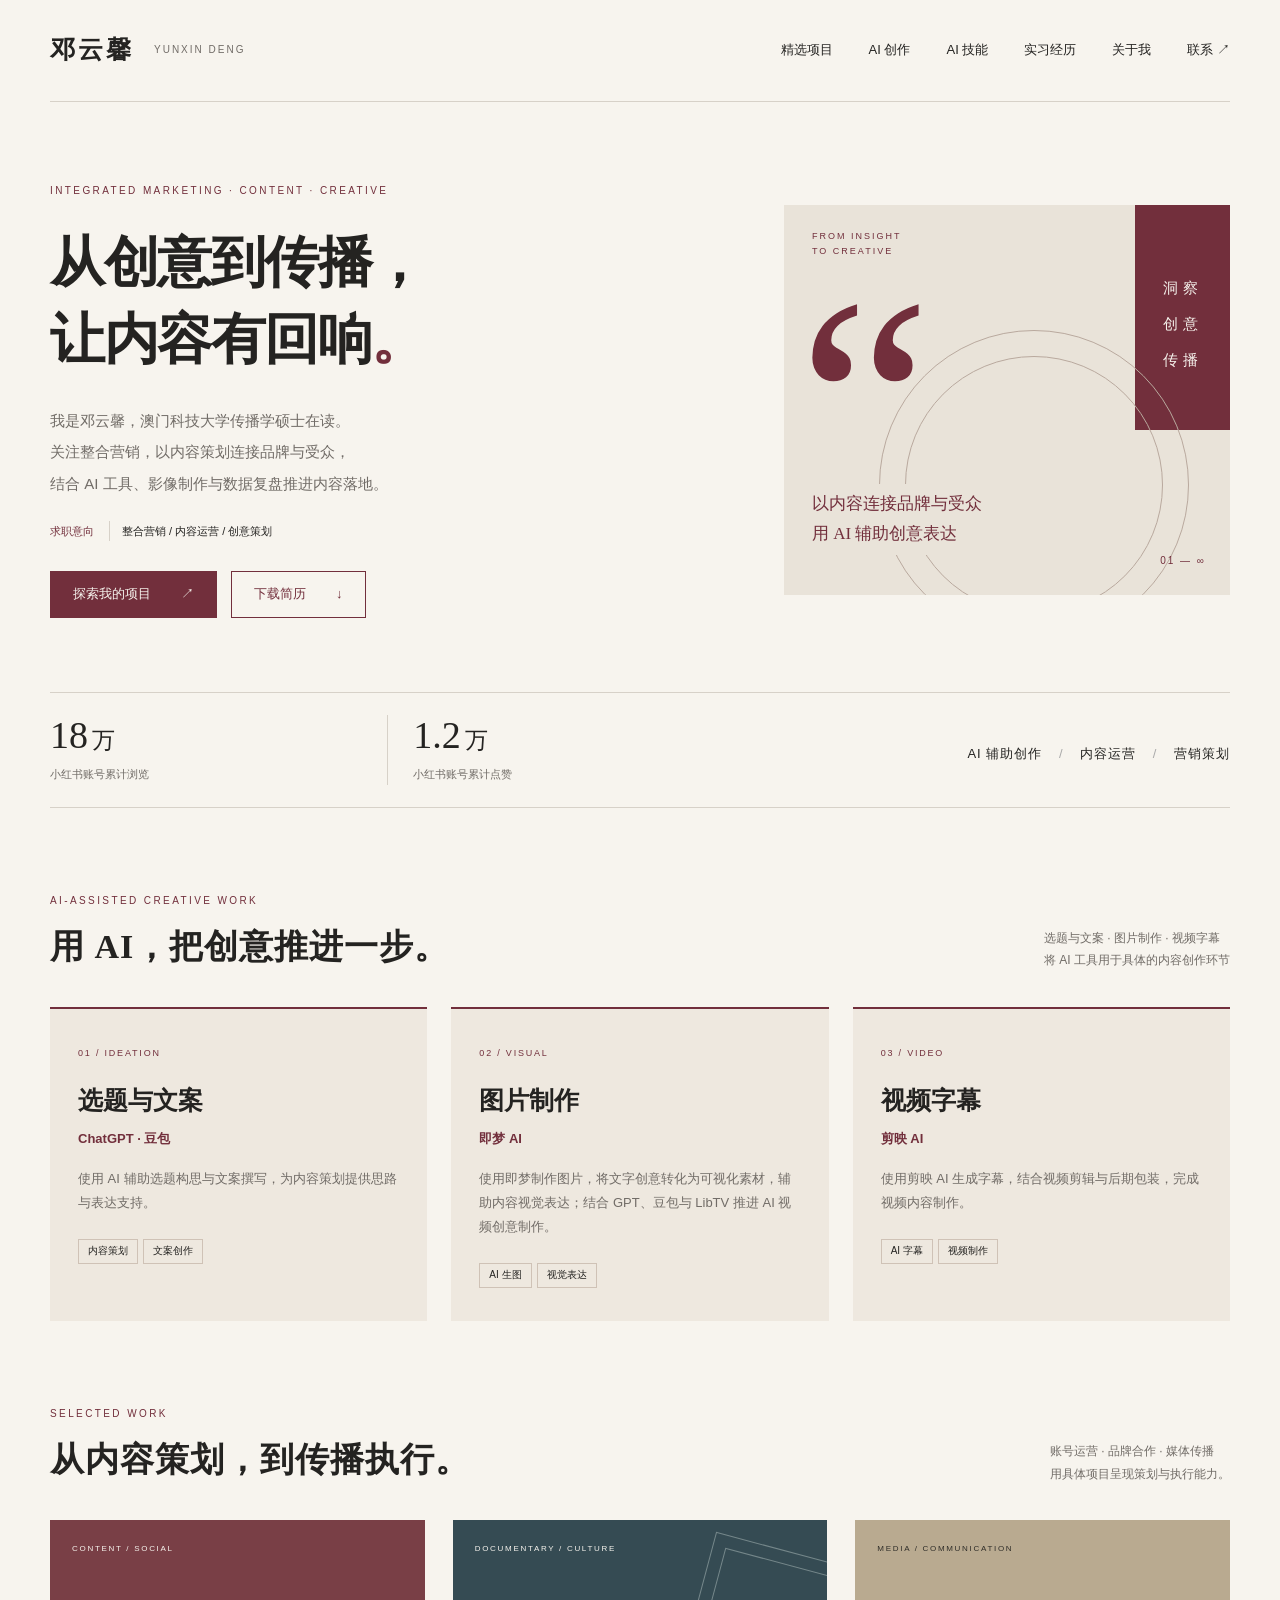
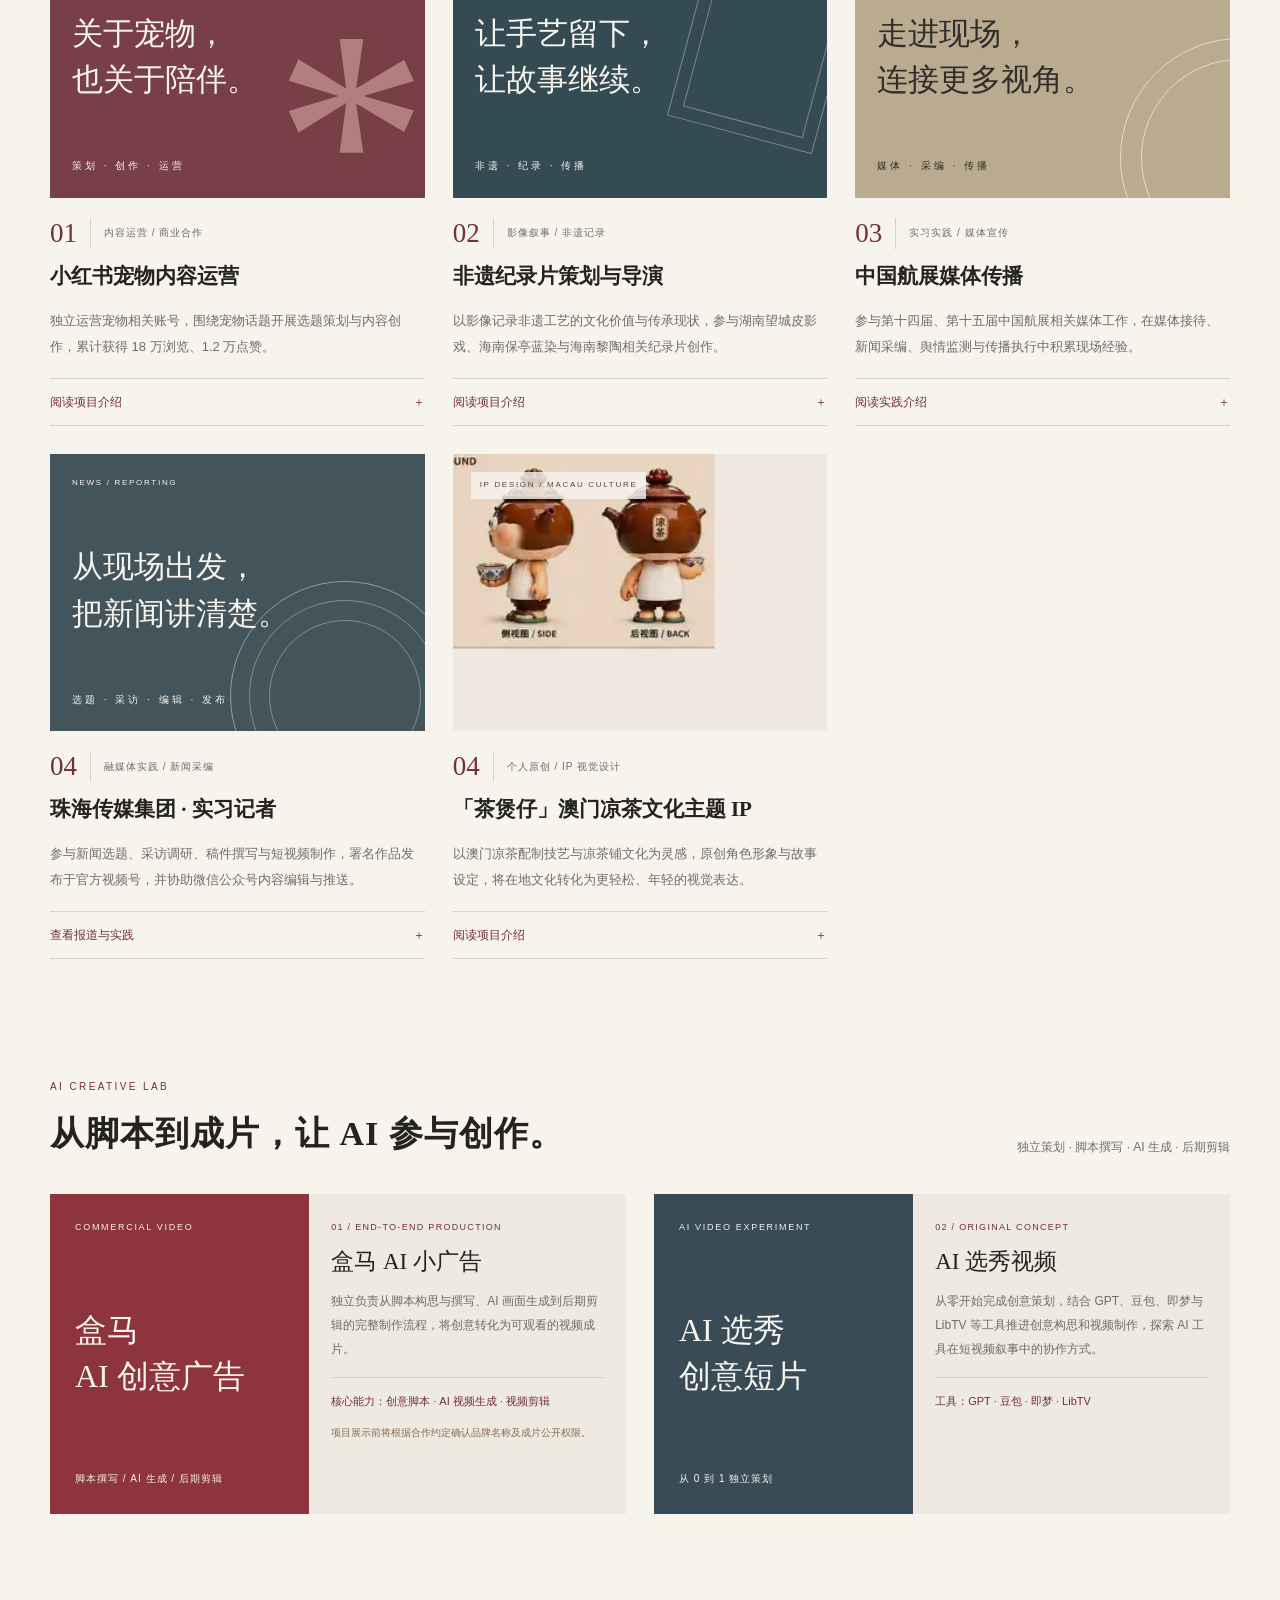
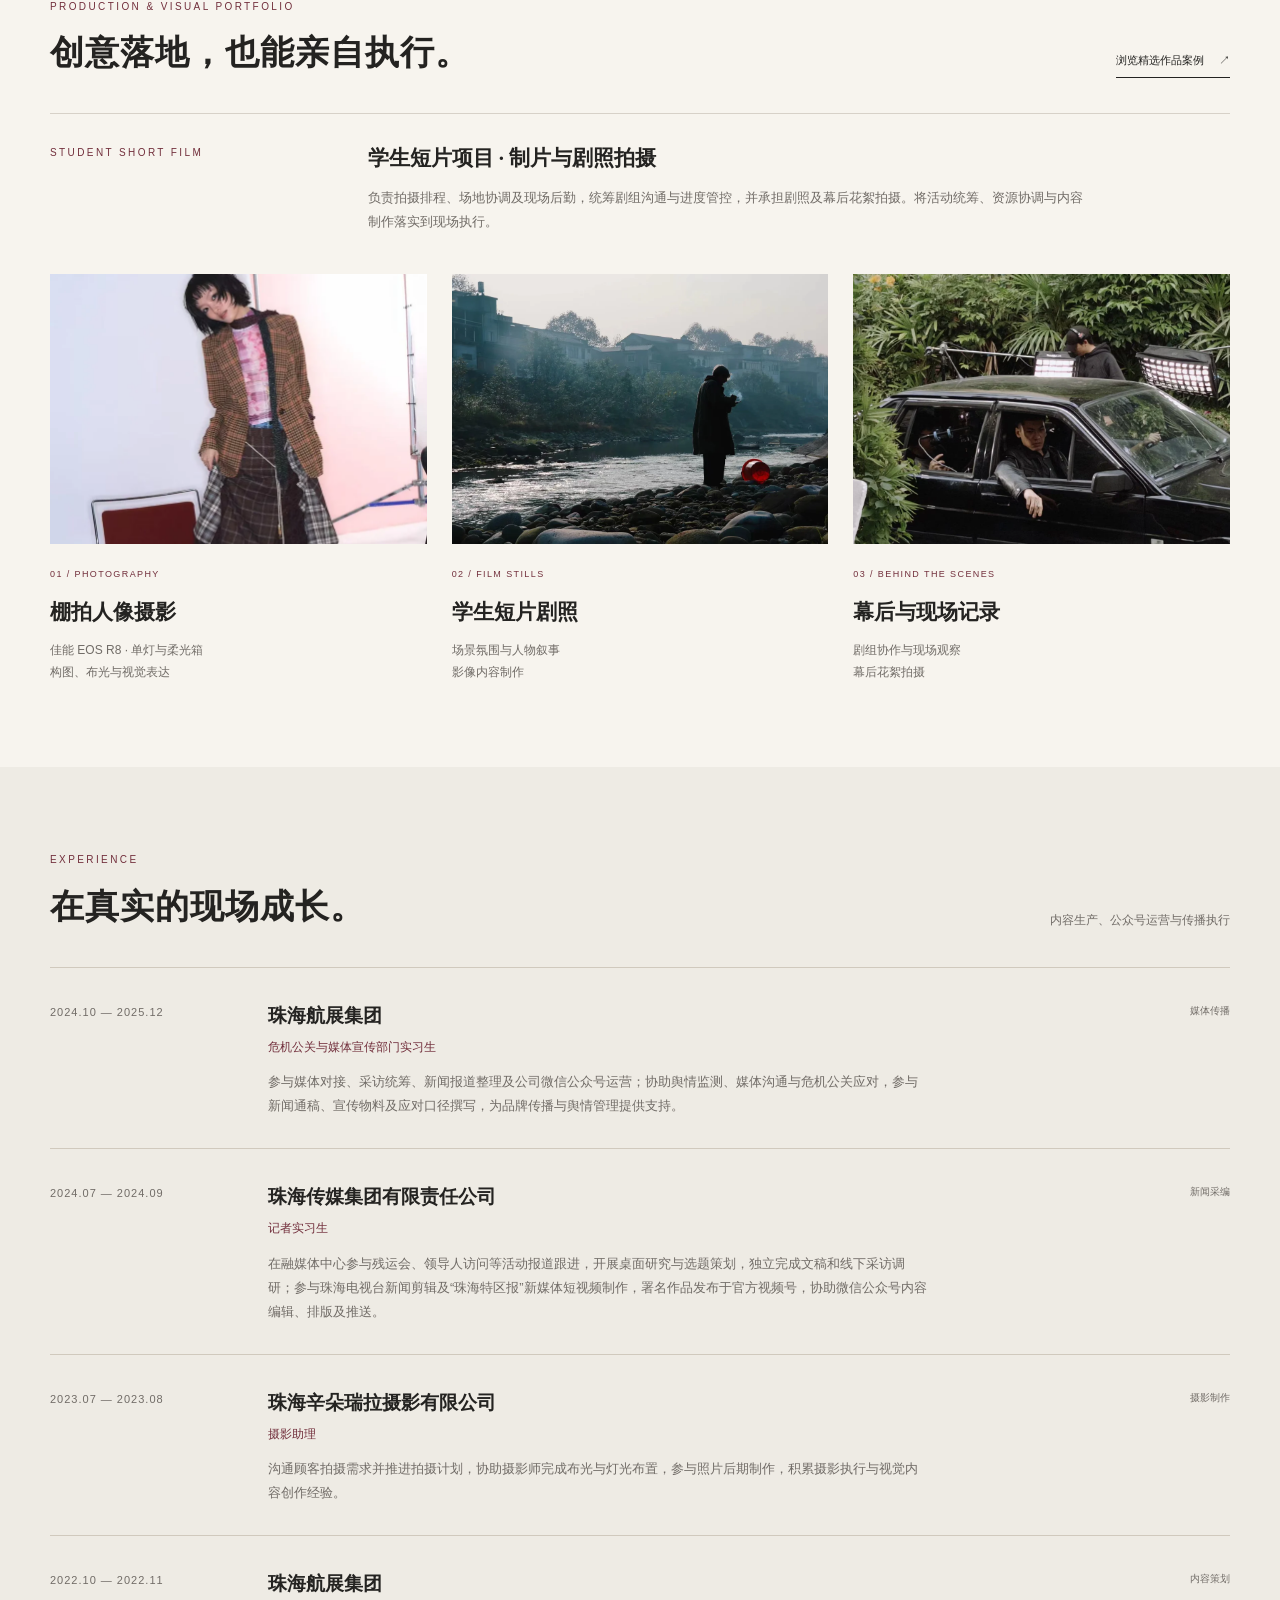
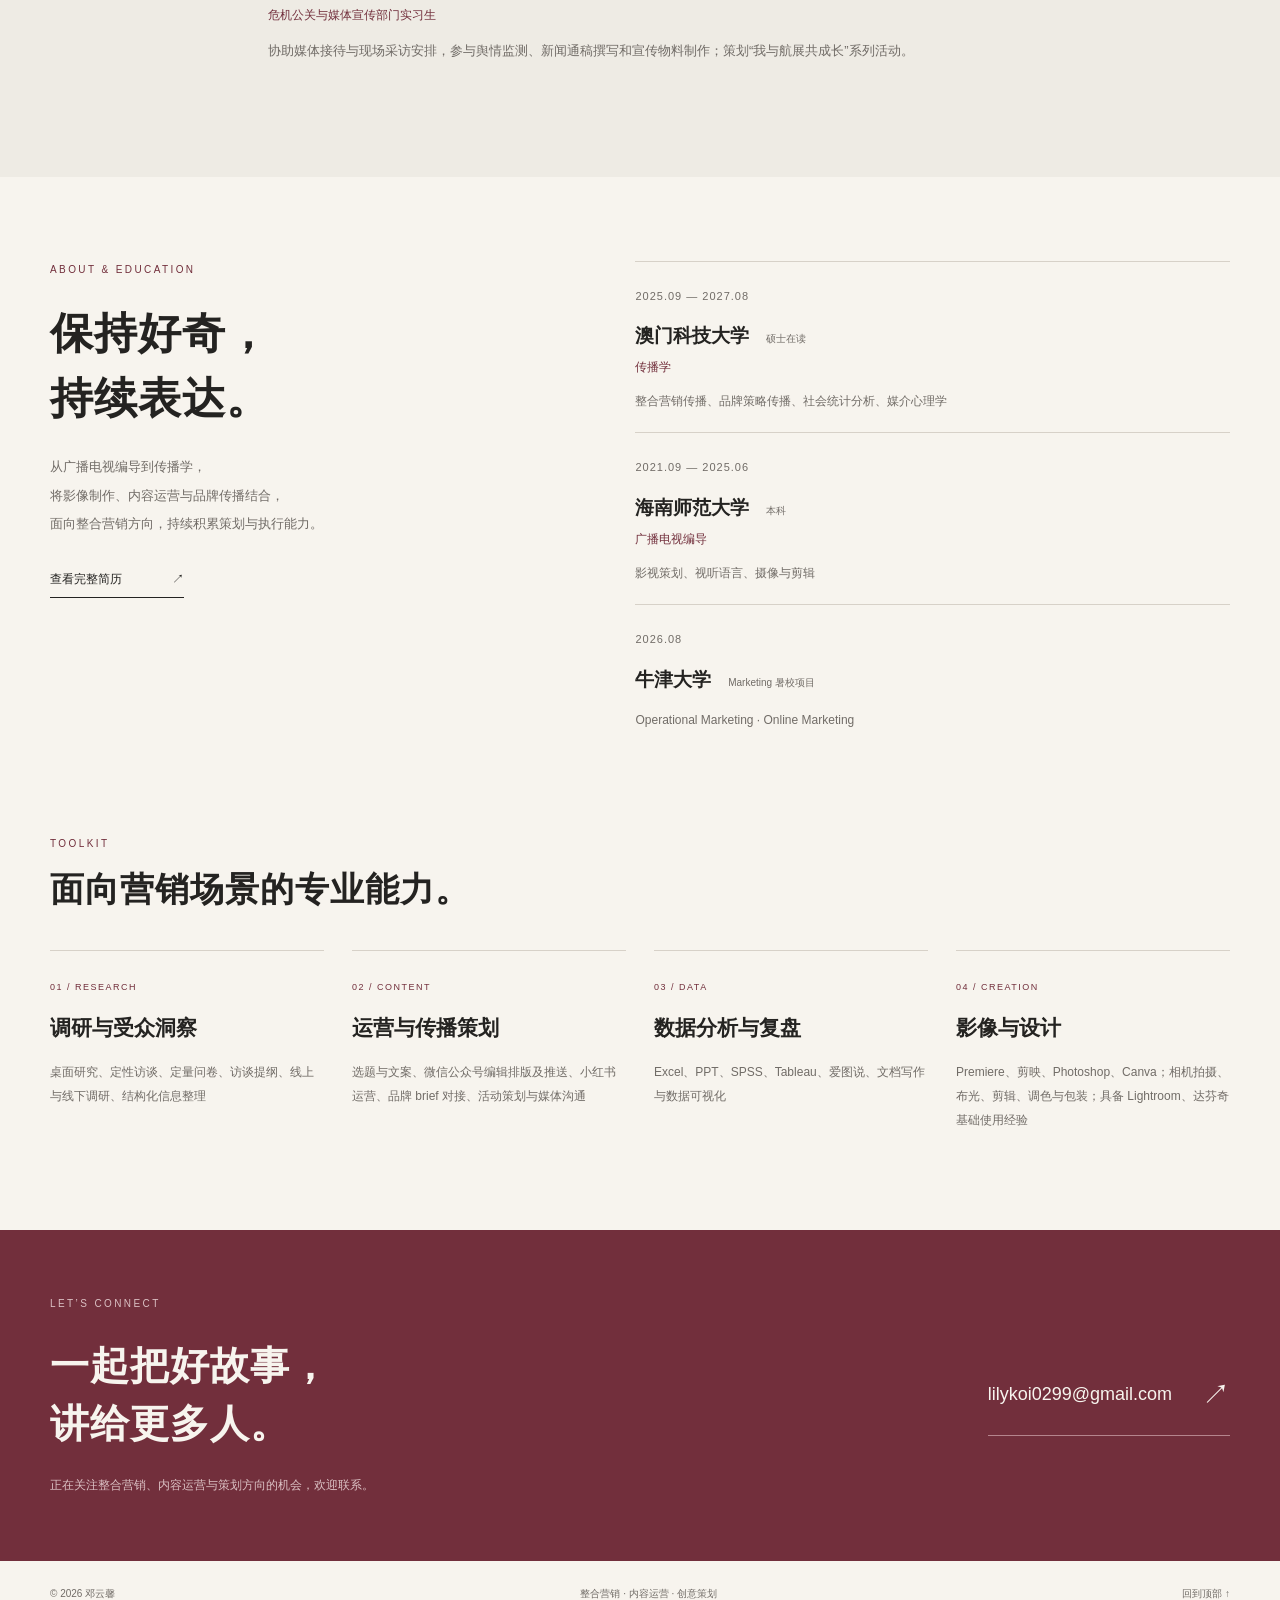
==== index.html @ b6882be1 "Correct WeChat account search path for reporter clips" ====
<!doctype html>
<html lang="zh-CN">
<head>
  <meta charset="UTF-8">
  <meta name="viewport" content="width=device-width, initial-scale=1">
  <meta name="description" content="邓云馨的整合营销作品集，求职方向为内容运营与创意策划。展示 AI 辅助创作、品牌传播、活动统筹、影像制作与数据分析能力。">
  <meta name="theme-color" content="#f7f4ee">
  <title>邓云馨 · 整合营销与内容策划</title>
  <link rel="stylesheet" href="assets/css/style.css">
  <script src="assets/js/main.js" defer></script>
</head>
<body>
  <a class="skip-link" href="#main">跳转至正文</a>
  <header class="site-header wrap">
    <a class="wordmark" href="#home" aria-label="邓云馨，返回首页">邓云馨<span>YUNXIN DENG</span></a>
    <button class="menu-toggle" type="button" aria-expanded="false" aria-controls="navigation">菜单 <span aria-hidden="true">＋</span></button>
    <nav id="navigation" aria-label="主导航"><a href="#work">精选项目</a><a href="#ai-lab">AI 创作</a><a href="#ai-skills">AI 技能</a><a href="#experience">实习经历</a><a href="#about">关于我</a><a href="#contact">联系 <span aria-hidden="true">↗</span></a></nav>
  </header>
  <main id="main">
    <section id="home" class="hero wrap">
      <div class="hero-copy">
        <p class="eyebrow">INTEGRATED MARKETING · CONTENT · CREATIVE</p>
        <h1>从创意到传播，<br>让内容有回响<span class="accent">。</span></h1>
        <p class="intro">我是邓云馨，澳门科技大学传播学硕士在读。<br>关注整合营销，以内容策划连接品牌与受众，<br class="desktop-break">结合 AI 工具、影像制作与数据复盘推进内容落地。</p>
        <p class="career-direction">求职意向 <span>整合营销 / 内容运营 / 创意策划</span></p><div class="hero-actions"><a class="button primary" href="#work">探索我的项目 <span>↗</span></a><a class="button" href="邓云馨个人简历(1).pdf" download>下载简历 <span>↓</span></a></div>
      </div>
      <div class="hero-art" aria-hidden="true"><div class="art-top">FROM INSIGHT<br>TO CREATIVE</div><span class="quote">“</span><div class="art-words">洞察<br>创意<br>传播</div><div class="art-line"></div><div class="art-caption">以内容连接品牌与受众<br>用 AI 辅助创意表达</div><span class="art-index">01 — ∞</span></div>
    </section>
    <div class="metrics wrap" aria-label="小红书宠物账号累计成果与专业方向"><div><strong>18<span>万</span></strong><p>小红书账号累计浏览</p></div><div><strong>1.2<span>万</span></strong><p>小红书账号累计点赞</p></div><p class="disciplines">AI 辅助创作 <i>/</i> 内容运营 <i>/</i> 营销策划</p></div>
    <section id="ai-skills" class="section wrap ai-section" aria-labelledby="ai-heading">
      <div class="section-heading"><div><p class="eyebrow">AI-ASSISTED CREATIVE WORK</p><h2 id="ai-heading">用 AI，把创意推进一步。</h2></div><p class="section-note">选题与文案 · 图片制作 · 视频字幕<br>将 AI 工具用于具体的内容创作环节</p></div>
      <div class="ai-grid">
        <article><span class="ai-number">01 / IDEATION</span><h3>选题与文案</h3><p class="tool-name">ChatGPT · 豆包</p><p>使用 AI 辅助选题构思与文案撰写，为内容策划提供思路与表达支持。</p><span class="skill-chip">内容策划</span><span class="skill-chip">文案创作</span></article>
        <article><span class="ai-number">02 / VISUAL</span><h3>图片制作</h3><p class="tool-name">即梦 AI</p><p>使用即梦制作图片，将文字创意转化为可视化素材，辅助内容视觉表达；结合 GPT、豆包与 LibTV 推进 AI 视频创意制作。</p><span class="skill-chip">AI 生图</span><span class="skill-chip">视觉表达</span></article>
        <article><span class="ai-number">03 / VIDEO</span><h3>视频字幕</h3><p class="tool-name">剪映 AI</p><p>使用剪映 AI 生成字幕，结合视频剪辑与后期包装，完成视频内容制作。</p><span class="skill-chip">AI 字幕</span><span class="skill-chip">视频制作</span></article>
      </div>
    </section>
    <section id="work" class="section wrap">
      <div class="section-heading"><div><p class="eyebrow">SELECTED WORK</p><h2>从内容策划，到传播执行。</h2></div><p class="section-note">账号运营 · 品牌合作 · 媒体传播<br>用具体项目呈现策划与执行能力。</p></div>
      <div class="projects">
        <article class="project"><div class="project-cover cover-social" aria-hidden="true"><span class="cover-kicker">CONTENT / SOCIAL</span><span class="cover-title">关于宠物，<br>也关于陪伴。</span><span class="cover-bottom">策划 · 创作 · 运营</span><span class="cover-symbol">*</span></div><div class="project-label"><span>01</span><p>内容运营 / 商业合作</p></div><h3>小红书宠物内容运营</h3><p>独立运营宠物相关账号，围绕宠物话题开展选题策划与内容创作，累计获得 18 万浏览、1.2 万点赞。</p><details><summary>阅读项目介绍 <span>＋</span></summary><div class="case-content"><h4>我的工作</h4><p>独立完成内容选题、创作与运营；对接“它它理想国”猫条品牌推广，理解 brief 需求并完成内容执行。</p><h4>实践收获</h4><p>积累从内容策划、品牌对接到数据复盘的全流程运营经验。</p></div></details></article>
        <article class="project"><div class="project-cover cover-film" aria-hidden="true"><span class="cover-kicker">DOCUMENTARY / CULTURE</span><span class="cover-title">让手艺留下，<br>让故事继续。</span><span class="cover-bottom">非遗 · 纪录 · 传播</span><span class="film-frame"></span></div><div class="project-label"><span>02</span><p>影像叙事 / 非遗记录</p></div><h3>非遗纪录片策划与导演</h3><p>以影像记录非遗工艺的文化价值与传承现状，参与湖南望城皮影戏、海南保亭蓝染与海南黎陶相关纪录片创作。</p><details><summary>阅读项目介绍 <span>＋</span></summary><div class="case-content"><h4>我的工作</h4><p>担任湖南望城皮影戏非遗纪录片导演，参与策划海南保亭蓝染、海南黎陶《艺·黎陶》非遗纪录片。</p><h4>创作过程</h4><p>围绕工艺文化价值与传承现状开展内容策划，从选题、拍摄执行到后期推广全程跟进，推动非遗文化的记录与传播。</p></div></details></article>
        <article class="project"><div class="project-cover cover-media" aria-hidden="true"><span class="cover-kicker">MEDIA / COMMUNICATION</span><span class="cover-title">走进现场，<br>连接更多视角。</span><span class="cover-bottom">媒体 · 采编 · 传播</span><span class="orbit"></span></div><div class="project-label"><span>03</span><p>实习实践 / 媒体宣传</p></div><h3>中国航展媒体传播</h3><p>参与第十四届、第十五届中国航展相关媒体工作，在媒体接待、新闻采编、舆情监测与传播执行中积累现场经验。</p><details><summary>阅读实践介绍 <span>＋</span></summary><div class="case-content"><h4>媒体统筹与内容采编</h4><p>参与第十五届中国航展媒体对接与采访安排，负责航展期间相关新闻收集与整理，参与团队完成新闻记录册汇编。</p><h4>沟通与反馈</h4><p>围绕航展媒体传播需求拟定访谈提纲，完成媒体访谈与反馈收集，整理媒体关注点与内容需求。参与舆情监测、危机公关应对与媒体沟通文件撰写。</p><h4>活动策划</h4><p>在第十四届中国航展期间参与媒体接待、现场采访安排，策划“我与航展共成长”系列活动，从内容策划到传播落地全程跟进。</p></div></details></article>
        <article class="project"><div class="project-cover cover-reporter" aria-hidden="true"><span class="cover-kicker">NEWS / REPORTING</span><span class="cover-title">从现场出发，<br>把新闻讲清楚。</span><span class="cover-bottom">选题 · 采访 · 编辑 · 发布</span><span class="reporter-lines"></span></div><div class="project-label"><span>04</span><p>融媒体实践 / 新闻采编</p></div><h3>珠海传媒集团 · 实习记者</h3><p>参与新闻选题、采访调研、稿件撰写与短视频制作，署名作品发布于官方视频号，并协助微信公众号内容编辑与推送。</p><details><summary>查看报道与实践 <span>＋</span></summary><div class="case-content"><h4>内容策划与采访</h4><p>参与残运会、重要活动等报道跟进，开展桌面研究、选题策划、采访提纲准备及线下采访调研，独立完成多篇新闻稿件。</p><h4>融媒体内容制作</h4><p>参与珠海电视台新闻剪辑及“珠海特区报”新媒体短视频制作，至少 8 条署名作品发布于官方视频号；协助微信公众号内容编辑、排版及推送。</p><p><a class="text-link" href="https://weixin.sogou.com/weixin?type=1&query=%E7%8F%A0%E6%B5%B7%E7%89%B9%E5%8C%BA%E6%8A%A5" target="_blank" rel="noopener">先搜索「珠海特区报」公众号，再在账号内搜索「邓云馨」 ↗</a></p></div></details></article>

        <article class="project"><div class="project-cover cover-tea tea-cover"><div class="tea-front-crop"><img src="assets/images/tea-boy-turnaround.webp" alt="茶煲仔原创 IP 角色正面形象" loading="lazy"></div><span class="cover-kicker">IP DESIGN / MACAU CULTURE</span></div><div class="project-label"><span>04</span><p>个人原创 / IP 视觉设计</p></div><h3>「茶煲仔」澳门凉茶文化主题 IP</h3><p>以澳门凉茶配制技艺与凉茶铺文化为灵感，原创角色形象与故事设定，将在地文化转化为更轻松、年轻的视觉表达。</p><details><summary>阅读项目介绍 <span>＋</span></summary><div class="case-content"><h4>创意概念</h4><p>以“茶煲仔”作为角色名称，结合粤语语感与大湾区日常表达，塑造一位外表松弛、曾经历职场过劳的凉茶铺主理人，讨论年轻人的工作压力与生活节奏。</p><h4>视觉设计</h4><p>以凉茶棕与青花蓝建立角色识别度，结合瓦煲身体、壶盖、青花瓷碗与人字拖等元素；角色已延展出三视图、日常表情、情绪动作及商业应用概念。</p><p>更多角色表情、盲盒、文创周边与线下空间概念，收录于完整企划案。</p><h4>项目属性</h4><p>个人原创文化主题 IP 概念设计，非官方认证或授权的非遗 IP 项目。</p><p><a class="text-link" href="tea-boy.html">查看完整网页案例 ↗</a></p></div></details></article>
      </div>
    </section>

    <section id="ai-lab" class="section wrap ai-lab-section" aria-labelledby="ai-lab-heading">
      <div class="section-heading"><div><p class="eyebrow">AI CREATIVE LAB</p><h2 id="ai-lab-heading">从脚本到成片，让 AI 参与创作。</h2></div><p class="section-note">独立策划 · 脚本撰写 · AI 生成 · 后期剪辑</p></div>
      <div class="ai-project-grid">
        <article class="ai-project-card"><div class="ai-project-cover ai-cover-hema"><span>COMMERCIAL VIDEO</span><strong>盒马<br>AI 创意广告</strong><small>脚本撰写 / AI 生成 / 后期剪辑</small></div><div class="ai-project-body"><p class="ai-project-index">01 / END-TO-END PRODUCTION</p><h3>盒马 AI 小广告</h3><p>独立负责从脚本构思与撰写、AI 画面生成到后期剪辑的完整制作流程，将创意转化为可观看的视频成片。</p><p class="ai-tools">核心能力：创意脚本 · AI 视频生成 · 视频剪辑</p><p class="ai-disclaimer">项目展示前将根据合作约定确认品牌名称及成片公开权限。</p></div></article>
        <article class="ai-project-card"><div class="ai-project-cover ai-cover-show"><span>AI VIDEO EXPERIMENT</span><strong>AI 选秀<br>创意短片</strong><small>从 0 到 1 独立策划</small></div><div class="ai-project-body"><p class="ai-project-index">02 / ORIGINAL CONCEPT</p><h3>AI 选秀视频</h3><p>从零开始完成创意策划，结合 GPT、豆包、即梦与 LibTV 等工具推进创意构思和视频制作，探索 AI 工具在短视频叙事中的协作方式。</p><p class="ai-tools">工具：GPT · 豆包 · 即梦 · LibTV</p></div></article>
      </div>
    </section>
    <section id="visual-work" class="section wrap visual-section" aria-labelledby="visual-heading">
      <div class="section-heading"><div><p class="eyebrow">PRODUCTION & VISUAL PORTFOLIO</p><h2 id="visual-heading">创意落地，也能亲自执行。</h2></div><a class="text-link" href="work.html#photography">浏览精选作品案例 <span>↗</span></a></div>
      <div class="production-note"><span class="eyebrow">STUDENT SHORT FILM</span><div><h3>学生短片项目 · 制片与剧照拍摄</h3><p>负责拍摄排程、场地协调及现场后勤，统筹剧组沟通与进度管控，并承担剧照及幕后花絮拍摄。将活动统筹、资源协调与内容制作落实到现场执行。</p></div></div>
      <div class="visual-grid">
        <figure><a href="work.html#photography" target="_blank" rel="noopener" aria-label="查看棚拍摄影作品，打开摄影作品案例"><img src="assets/images/portrait.webp" alt="作品集中的棚拍人像摄影，模特站在摄影棚中" width="756" height="1009" loading="lazy"></a><figcaption><span>01 / PHOTOGRAPHY</span><h3>棚拍人像摄影</h3><p>佳能 EOS R8 · 单灯与柔光箱<br>构图、布光与视觉表达</p></figcaption></figure>
        <figure><a href="work.html#film" target="_blank" rel="noopener" aria-label="查看学生短片剧照，打开学生短片案例"><img src="assets/images/film-still.webp" alt="学生短片剧照，人物站在河岸边，远处是建筑与山景" width="1200" height="800" loading="lazy"></a><figcaption><span>02 / FILM STILLS</span><h3>学生短片剧照</h3><p>场景氛围与人物叙事<br>影像内容制作</p></figcaption></figure>
        <figure><a href="work.html#behind" target="_blank" rel="noopener" aria-label="查看幕后剧照，打开幕后记录案例"><img src="assets/images/behind-scenes.webp" alt="拍摄现场的幕后照片，剧组在车辆旁使用拍摄设备" width="1134" height="756" loading="lazy"></a><figcaption><span>03 / BEHIND THE SCENES</span><h3>幕后与现场记录</h3><p>剧组协作与现场观察<br>幕后花絮拍摄</p></figcaption></figure>
      </div>
    </section>
    <section id="experience" class="section experience-section"><div class="wrap"><div class="section-heading"><div><p class="eyebrow">EXPERIENCE</p><h2>在真实的现场成长。</h2></div><p class="section-note">内容生产、公众号运营与传播执行</p></div>
      <div class="timeline">
        <article class="experience"><p class="date">2024.10 — 2025.12</p><div><h3>珠海航展集团</h3><p class="role">危机公关与媒体宣传部门实习生</p><p>参与媒体对接、采访统筹、新闻报道整理及公司微信公众号运营；协助舆情监测、媒体沟通与危机公关应对，参与新闻通稿、宣传物料及应对口径撰写，为品牌传播与舆情管理提供支持。</p></div><span class="experience-tag">媒体传播</span></article>
        <article class="experience"><p class="date">2024.07 — 2024.09</p><div><h3>珠海传媒集团有限责任公司</h3><p class="role">记者实习生</p><p>在融媒体中心参与残运会、领导人访问等活动报道跟进，开展桌面研究与选题策划，独立完成文稿和线下采访调研；参与珠海电视台新闻剪辑及“珠海特区报”新媒体短视频制作，署名作品发布于官方视频号，协助微信公众号内容编辑、排版及推送。</p></div><span class="experience-tag">新闻采编</span></article>
        <article class="experience"><p class="date">2023.07 — 2023.08</p><div><h3>珠海辛朵瑞拉摄影有限公司</h3><p class="role">摄影助理</p><p>沟通顾客拍摄需求并推进拍摄计划，协助摄影师完成布光与灯光布置，参与照片后期制作，积累摄影执行与视觉内容创作经验。</p></div><span class="experience-tag">摄影制作</span></article>
        <article class="experience"><p class="date">2022.10 — 2022.11</p><div><h3>珠海航展集团</h3><p class="role">危机公关与媒体宣传部门实习生</p><p>协助媒体接待与现场采访安排，参与舆情监测、新闻通稿撰写和宣传物料制作；策划“我与航展共成长”系列活动。</p></div><span class="experience-tag">内容策划</span></article>
      </div>
    </div></section>
    <section id="about" class="section wrap about"><div class="about-intro"><p class="eyebrow">ABOUT & EDUCATION</p><h2>保持好奇，<br>持续表达。</h2><p>从广播电视编导到传播学，<br>将影像制作、内容运营与品牌传播结合，<br>面向整合营销方向，持续积累策划与执行能力。</p><a class="text-link" href="邓云馨个人简历(1).pdf" target="_blank" rel="noopener">查看完整简历 <span>↗</span></a></div><div class="education"><article><p class="date">2025.09 — 2027.08</p><h3>澳门科技大学 <span>硕士在读</span></h3><p class="role">传播学</p><p>整合营销传播、品牌策略传播、社会统计分析、媒介心理学</p></article><article><p class="date">2021.09 — 2025.06</p><h3>海南师范大学 <span>本科</span></h3><p class="role">广播电视编导</p><p>影视策划、视听语言、摄像与剪辑</p></article><article><p class="date">2026.08</p><h3>牛津大学 <span>Marketing 暑校项目</span></h3><p>Operational Marketing · Online Marketing</p></article></div></section>
    <section class="skills wrap" aria-labelledby="skills-heading"><div class="section-heading"><div><p class="eyebrow">TOOLKIT</p><h2 id="skills-heading">面向营销场景的专业能力。</h2></div></div><div class="skill-grid"><article><span>01 / RESEARCH</span><h3>调研与受众洞察</h3><p>桌面研究、定性访谈、定量问卷、访谈提纲、线上与线下调研、结构化信息整理</p></article><article><span>02 / CONTENT</span><h3>运营与传播策划</h3><p>选题与文案、微信公众号编辑排版及推送、小红书运营、品牌 brief 对接、活动策划与媒体沟通</p></article><article><span>03 / DATA</span><h3>数据分析与复盘</h3><p>Excel、PPT、SPSS、Tableau、爱图说、文档写作与数据可视化</p></article><article><span>04 / CREATION</span><h3>影像与设计</h3><p>Premiere、剪映、Photoshop、Canva；相机拍摄、布光、剪辑、调色与包装；具备 Lightroom、达芬奇基础使用经验</p></article></div></section>
    <section id="contact" class="contact-section"><div class="wrap contact"><div><p class="eyebrow">LET’S CONNECT</p><h2>一起把好故事，<br>讲给更多人。</h2><p>正在关注整合营销、内容运营与策划方向的机会，欢迎联系。</p></div><a class="contact-link" href="mailto:lilykoi0299@gmail.com">lilykoi0299@gmail.com <span>↗</span></a></div></section>
  </main>
  <footer class="wrap footer"><p>© <span id="year">2026</span> 邓云馨</p><p>整合营销 · 内容运营 · 创意策划</p><a href="#home">回到顶部 ↑</a></footer>
</body>
</html>
---- assets/css/style.css ----
@charset "UTF-8";
:root{--paper:#f7f4ee;--ink:#242321;--muted:#716c67;--accent:#722f3c;--line:#d7d1c8;--serif:"Songti SC","STSong","Noto Serif CJK SC",serif;--sans:-apple-system,BlinkMacSystemFont,"Segoe UI","PingFang SC","Microsoft YaHei",sans-serif}*{box-sizing:border-box}html{scroll-behavior:smooth;scroll-padding-top:30px}body{margin:0;background:var(--paper);color:var(--ink);font-family:var(--sans);font-size:15px;line-height:1.85}a{color:inherit;text-decoration:none}button{font:inherit}::selection{background:#e4c4c9}a:focus-visible,button:focus-visible,summary:focus-visible{outline:2px solid var(--accent);outline-offset:6px}.wrap{width:min(1180px,calc(100% - 96px));margin-inline:auto}.skip-link{position:fixed;top:-100px;left:20px;padding:10px;background:var(--ink);color:white;z-index:10}.skip-link:focus{top:10px}.site-header{display:flex;align-items:center;justify-content:space-between;min-height:102px;border-bottom:1px solid var(--line)}.wordmark{display:flex;align-items:center;gap:20px;font-family:var(--serif);font-size:25px;font-weight:700;letter-spacing:3px}.wordmark span{font-family:var(--sans);font-size:10px;font-weight:400;letter-spacing:2px;color:var(--muted)}nav{display:flex;gap:36px;font-size:13px}nav a:hover,.text-link:hover{color:var(--accent)}.menu-toggle{display:none}.hero{display:grid;grid-template-columns:1.5fr 1fr;gap:65px;align-items:center;padding-block:80px 74px}.eyebrow{font-size:10px;font-weight:500;letter-spacing:2.4px;color:var(--accent);margin:0 0 23px}.hero h1{font-family:var(--serif);font-size:clamp(38px,4.3vw,62px);line-height:1.4;letter-spacing:-1.5px;margin:0 0 27px;font-weight:700}.accent{color:var(--accent)}.intro{font-size:15px;color:var(--muted);line-height:2.1}.hero-actions{display:flex;gap:14px;margin-top:30px}.button{display:inline-flex;justify-content:space-between;align-items:center;gap:30px;border:1px solid var(--accent);padding:10px 22px;font-size:13px;color:var(--accent);transition:background .2s,transform .2s}.button:hover{background:#eadfe0;transform:translateY(-2px)}.button.primary{background:var(--accent);color:var(--paper)}.button.primary:hover{background:#57232d}.hero-art{height:390px;background:#e9e3d9;position:relative;overflow:hidden;color:var(--accent)}.art-top{position:absolute;top:24px;left:28px;font-size:9px;letter-spacing:2px;line-height:1.7}.quote{position:absolute;font-family:Georgia,serif;font-size:300px;line-height:1;top:48px;left:14px}.art-words{position:absolute;top:0;right:0;background:var(--accent);color:var(--paper);width:95px;height:225px;text-align:center;padding-top:65px;font-family:var(--serif);letter-spacing:5px;line-height:2.4}.art-line{position:absolute;width:310px;height:310px;border:1px solid #b9a99e;border-radius:50%;left:95px;top:125px}.art-line:after{content:"";position:absolute;inset:25px;border:1px solid #b9a99e;border-radius:50%}.art-caption{position:absolute;bottom:40px;left:28px;font-family:var(--serif);font-size:17px;line-height:1.8;background:#e9e3d9;padding:5px 18px 5px 0}.art-index{position:absolute;right:24px;bottom:24px;font-size:10px;letter-spacing:2px}.metrics{display:grid;grid-template-columns:1fr 1fr 1.5fr;align-items:center;border-block:1px solid var(--line);padding-block:22px}.metrics>div{padding-left:25px;border-left:1px solid var(--line)}.metrics>div:first-child{padding-left:0;border-left:0}.metrics strong{font-family:Georgia,var(--serif);font-size:38px;font-weight:400;line-height:1.1}.metrics strong span{font-family:var(--serif);font-size:23px;margin-left:4px}.metrics p{font-size:11px;color:var(--muted);margin:8px 0 0}.metrics .disciplines{font-size:13px;text-align:right;letter-spacing:1px;color:var(--ink)}.disciplines i{font-style:normal;color:#aaa;margin:0 12px}.section{padding-block:84px}.section-heading{display:flex;justify-content:space-between;align-items:end;gap:30px;margin-bottom:35px}.section-heading .eyebrow{margin-bottom:11px}h2{font-family:var(--serif);font-size:34px;line-height:1.5;margin:0;letter-spacing:1px}.section-note{font-size:12px;color:var(--muted);margin:0;line-height:1.9}.projects{display:grid;grid-template-columns:repeat(3,minmax(0,1fr));gap:28px}.project-cover{aspect-ratio:1.35;position:relative;overflow:hidden;padding:22px;color:var(--paper);display:flex;flex-direction:column;justify-content:space-between}.cover-kicker{font-size:8px;letter-spacing:1.7px;position:relative;z-index:1}.cover-title{font-family:var(--serif);font-size:31px;line-height:1.5;position:relative;z-index:1}.cover-bottom{font-size:10px;letter-spacing:3px;position:relative;z-index:1}.cover-social{background:#793f46}.cover-symbol{position:absolute;right:-4px;bottom:-95px;font:310px Georgia;color:#b37e80;line-height:1}.cover-film{background:#354b53}.film-frame{position:absolute;width:150px;height:190px;border:1px solid #75878a;right:-12px;top:28px;transform:rotate(15deg)}.film-frame:after{content:"";position:absolute;inset:12px;border:1px solid #75878a}.cover-media{background:#b9aa90;color:#302e29}.orbit{position:absolute;width:240px;height:240px;border:1px solid #e4dccd;border-radius:50%;right:-130px;bottom:-80px}.orbit:after{content:"";position:absolute;inset:20px;border:1px solid #e4dccd;border-radius:50%}.project-label{display:flex;align-items:center;gap:13px;margin-top:20px}.project-label>span{font:27px Georgia;color:var(--accent);border-right:1px solid var(--line);padding-right:13px}.project-label p{font-size:10px;letter-spacing:1px;color:var(--muted);margin:0}.project h3{font-family:var(--serif);font-size:21px;margin:8px 0 12px}.project>p{color:var(--muted);font-size:13px;margin:0 0 18px;line-height:2}details{border-block:1px solid var(--line);font-size:12px}summary{list-style:none;cursor:pointer;padding:12px 0;display:flex;justify-content:space-between;color:var(--accent)}summary::-webkit-details-marker{display:none}details[open] summary span{transform:rotate(45deg)}.case-content{padding:0 0 18px}.case-content h4{font-size:12px;margin:12px 0 4px}.case-content p{color:var(--muted);margin:0;line-height:2}.experience-section{background:#eeebe4}.experience{display:grid;grid-template-columns:190px 1fr 90px;gap:28px;padding:30px 0;border-top:1px solid #d0c9bd}.date{font-size:11px;color:var(--muted);letter-spacing:1px;margin:4px 0 12px}.experience h3,.education h3{font-size:19px;font-family:var(--serif);margin:0 0 3px}.role{font-size:12px;color:var(--accent);margin:0 0 12px}.experience div>p:last-child{color:var(--muted);font-size:13px;margin:0;max-width:660px}.experience-tag{font-size:10px;color:var(--muted);justify-self:end;margin-top:4px}.about{display:grid;grid-template-columns:1fr 1.2fr;gap:90px}.about h2{font-size:43px}.about-intro>p:not(.eyebrow){color:var(--muted);font-size:13px;line-height:2.2;margin:22px 0}.text-link{font-size:12px;display:inline-flex;gap:50px;border-bottom:1px solid var(--ink);padding-block:7px}.education article{border-top:1px solid var(--line);padding:20px 0}.education h3 span{font-family:var(--sans);font-size:10px;font-weight:400;color:var(--muted);margin-left:12px}.education article>p:last-child{font-size:12px;color:var(--muted);margin-bottom:0}.skills{padding-bottom:86px}.skill-grid{display:grid;grid-template-columns:repeat(4,1fr);gap:28px}.skill-grid article{border-top:1px solid var(--line);padding-top:20px}.skill-grid span{font-size:9px;letter-spacing:1.5px;color:var(--accent)}.skill-grid h3{font-family:var(--serif);font-size:21px;margin:10px 0}.skill-grid p{font-size:12px;color:var(--muted);line-height:2}.contact-section{background:var(--accent);color:var(--paper)}.contact{display:flex;align-items:center;justify-content:space-between;gap:40px;padding-block:65px}.contact .eyebrow{color:#dbc1c4}.contact h2{font-size:39px}.contact p:last-child{font-size:12px;color:#dbc1c4;margin:20px 0 0}.contact-link{border-bottom:1px solid #b5858d;padding-block:14px;font-size:18px;display:flex;gap:30px;align-items:center;overflow-wrap:anywhere}.contact-link span{font-size:28px}.footer{display:flex;justify-content:space-between;align-items:center;gap:20px;padding-block:24px;font-size:10px;color:var(--muted)}.footer p{margin:0}
@media(min-width:1500px){.hero h1{font-size:64px}}
@media(max-width:1000px){.wrap{width:calc(100% - 56px)}.hero{gap:30px;padding-block:55px}.hero-art{height:350px}.hero h1{font-size:42px}.wordmark span{display:none}.projects{gap:20px}.cover-title{font-size:25px}.project-cover{padding:17px}.metrics .disciplines{font-size:11px}.disciplines i{margin:0 5px}.experience{grid-template-columns:155px 1fr;gap:20px}.experience-tag{display:none}.about{gap:40px}.skill-grid{grid-template-columns:repeat(2,1fr)}.contact-link{font-size:14px}}
@media(max-width:700px){.wrap{width:calc(100% - 40px)}.site-header{min-height:78px;flex-wrap:wrap;position:relative}.wordmark{font-size:22px}.wordmark span{display:block;font-size:8px;letter-spacing:1px}.menu-toggle{display:flex;align-items:center;gap:12px;background:none;border:0;padding:10px 0 10px 10px;color:var(--ink);font-size:12px}.menu-toggle span{font-size:22px;line-height:1}nav{display:none;width:100%;padding:15px 0 20px;gap:12px;justify-content:space-between;border-top:1px solid var(--line);font-size:12px}nav.is-open{display:flex}.hero{display:block;padding-block:42px 34px}.eyebrow{font-size:8px;letter-spacing:1.6px;margin-bottom:22px}.hero h1{font-size:clamp(32px,7.5vw,49px);line-height:1.5;letter-spacing:-.8px;margin-bottom:20px}.intro{font-size:13px}.hero-actions{gap:12px;margin-top:24px}.button{padding:10px 16px;gap:22px;font-size:12px}.hero-art{height:225px;margin-top:34px}.art-top{top:20px;left:20px;font-size:8px}.quote{font-size:215px;top:35px;left:12px}.art-words{width:78px;height:172px;padding-top:27px;font-size:14px}.art-line{width:200px;height:200px;left:auto;right:35px;top:80px}.art-caption{left:20px;bottom:20px;font-size:13px}.art-index{right:15px;bottom:16px;font-size:8px}.metrics{grid-template-columns:1fr 1fr;padding-block:20px}.metrics strong{font-size:32px}.metrics strong span{font-size:20px}.metrics p{font-size:10px}.metrics .disciplines{grid-column:1/-1;text-align:left;border-top:1px solid var(--line);padding-top:15px;margin-top:20px;letter-spacing:2px;font-size:11px}.disciplines i{margin:0 10px}.section{padding-block:52px}.section-heading{align-items:start;gap:20px;margin-bottom:26px}.section-note{display:none}h2{font-size:27px}.projects{grid-template-columns:1fr;gap:36px}.project-cover{aspect-ratio:1.55;padding:24px}.cover-title{font-size:34px}.project h3{font-size:23px}.project>p{font-size:13px}.project-label{margin-top:15px}.experience{display:block;padding-block:23px}.experience .date{font-size:10px;margin:0 0 9px}.experience h3{font-size:18px}.experience .role{margin-bottom:8px}.about{display:block}.about h2{font-size:35px}.education{margin-top:35px}.education h3{font-size:19px}.education h3 span{display:inline-block;margin-left:8px}.skill-grid{gap:20px}.skill-grid h3{font-size:19px}.skill-grid span{font-size:8px;letter-spacing:.7px}.skills{padding-bottom:50px}.contact{display:block;padding-block:45px}.contact h2{font-size:32px}.contact-link{font-size:15px;margin-top:28px;justify-content:space-between}.footer{font-size:9px;gap:10px}.footer>p:nth-child(2){display:none}}
@media(prefers-reduced-motion:reduce){html{scroll-behavior:auto}*,*:before,*:after{transition:none!important;animation:none!important}}
@media print{body{background:white;font-size:11px}.wrap{width:100%}.site-header,.hero-art,.hero-actions,.contact-section,.footer,details,.skip-link{display:none}.hero{display:block;padding:20px 0}.hero h1{font-size:30px}.section{padding:25px 0}.project-cover{display:none}.projects{gap:20px}.experience-section{background:none}.experience{break-inside:avoid}.about{gap:30px}.skills{padding-bottom:0}}
/* Marketing positioning, AI skills and original portfolio work */
.career-direction{font-size:11px;color:var(--accent);margin-top:22px}.career-direction span{display:inline-block;border-left:1px solid var(--line);margin-left:12px;padding-left:12px;color:var(--ink)}.ai-section{padding-bottom:0}.ai-grid{display:grid;grid-template-columns:repeat(3,minmax(0,1fr));gap:24px}.ai-grid article{padding:28px;background:#eee8df;border-top:2px solid var(--accent)}.ai-number{font-size:9px;letter-spacing:1.8px;color:var(--accent)}.ai-grid h3{font-family:var(--serif);font-size:25px;margin:13px 0 3px}.tool-name{font-size:13px;font-weight:600;color:var(--accent);margin:0 0 16px}.ai-grid article>p:not(.tool-name){font-size:13px;color:var(--muted);margin-bottom:20px}.skill-chip{font-size:10px;display:inline-block;padding:2px 9px;border:1px solid #cfc2b6;margin:0 5px 5px 0}.visual-section{padding-top:0}.visual-section .text-link{font-size:11px;gap:15px}.production-note{display:grid;grid-template-columns:1fr 3fr;gap:30px;padding:25px 0;border-top:1px solid var(--line);margin-bottom:15px}.production-note .eyebrow{margin-top:5px}.production-note h3{font-family:var(--serif);font-size:21px;margin:0 0 8px}.production-note p{font-size:13px;color:var(--muted);margin:0;max-width:720px}.visual-grid{display:grid;grid-template-columns:repeat(3,minmax(0,1fr));gap:25px}.visual-grid figure{margin:0}.visual-grid a{display:block;overflow:hidden}.visual-grid img{display:block;width:100%;height:270px;object-fit:cover;background:#e9e3d9;transition:transform .25s}.visual-grid figure:first-child img{object-position:center 35%}.visual-grid a:hover img{transform:scale(1.025)}.visual-grid figcaption{padding-top:14px}.visual-grid figcaption span{font-size:9px;letter-spacing:1.4px;color:var(--accent)}.visual-grid h3{font-family:var(--serif);font-size:21px;margin:7px 0}.visual-grid p{font-size:12px;color:var(--muted);margin:0}
@media(max-width:1000px){nav{gap:22px}.ai-grid{gap:15px}.ai-grid article{padding:20px}.visual-grid img{height:220px}}
@media(max-width:700px){nav{gap:8px;font-size:11px;flex-wrap:wrap}.career-direction{font-size:10px}.career-direction span{padding-left:8px;margin-left:8px}.ai-grid{grid-template-columns:1fr;gap:15px}.ai-grid article{padding:23px}.ai-grid h3{font-size:24px}.ai-grid article>p:not(.tool-name){margin-bottom:15px}.visual-section .section-heading{display:block}.visual-section .text-link{margin-top:16px}.production-note{display:block}.production-note .eyebrow{display:block;margin-bottom:10px}.production-note h3{font-size:20px}.visual-grid{grid-template-columns:1fr;gap:30px}.visual-grid img{height:auto;max-height:440px;object-fit:contain}.visual-grid figure:first-child img{height:380px;object-fit:cover;object-position:center 25%}.visual-section{padding-top:0}.hero .eyebrow{letter-spacing:1.1px;font-size:7px}}


/* AI project cases and original cultural IP */
.cover-tea{background:#d9e1d7;color:#263b31}
.tea-mark{position:absolute;right:14px;bottom:-82px;font:250px "Songti SC",serif;color:#a8b8a8;line-height:1}
.ai-lab-section{padding-top:35px}
.ai-project-grid{display:grid;grid-template-columns:repeat(2,minmax(0,1fr));gap:28px}
.ai-project-card{background:#eee9e1;display:grid;grid-template-columns:.9fr 1.1fr;min-height:320px}
.ai-project-cover{padding:25px;display:flex;flex-direction:column;justify-content:space-between;color:#f7f4ee;min-height:320px}
.ai-project-cover>span{font-size:9px;letter-spacing:1.7px}
.ai-project-cover strong{font:32px/1.45 "Songti SC","STSong",serif}
.ai-project-cover small{font-size:10px;letter-spacing:1px}
.ai-cover-hema{background:#8d343c}
.ai-cover-show{background:#394b56}
.ai-project-body{padding:25px 22px}
.ai-project-index{font-size:9px;letter-spacing:1.3px;color:var(--accent);margin:0 0 10px}
.ai-project-body h3{font:23px "Songti SC","STSong",serif;margin:0 0 12px}
.ai-project-body>p:not(.ai-project-index){font-size:12px;color:var(--muted);line-height:2}
.ai-project-body .ai-tools{font-size:11px!important;color:var(--accent)!important;border-top:1px solid var(--line);padding-top:12px;margin-top:16px}
.ai-project-body .ai-disclaimer{font-size:10px!important;color:#8a6c57!important}
@media(max-width:1000px){.ai-project-grid{grid-template-columns:1fr}.ai-project-card{min-height:280px}.ai-project-cover{min-height:280px}}
@media(max-width:700px){.ai-project-grid{grid-template-columns:1fr}.ai-project-card{grid-template-columns:1fr}.ai-project-cover{min-height:210px}.ai-project-cover strong{font-size:30px}.ai-project-body{padding:22px}.ai-lab-section{padding-top:25px}.cover-tea .cover-title{font-size:32px}}

/* Portfolio source imagery: photographic evidence and Tea-Boy IP */
.tea-cover{background:#eee8df;padding:14px}
.tea-cover img{width:100%;height:100%;object-fit:contain;display:block;mix-blend-mode:multiply}
.case-content .case-image{display:block;width:100%;height:auto;max-height:320px;object-fit:contain;margin:18px 0;background:#f7f4ee}
@media(max-width:700px){.tea-cover{min-height:220px}.tea-cover img{max-height:210px}.case-content .case-image{max-height:260px}}

/* Unified web-first portfolio presentation */
.project-cover.tea-cover{position:relative;overflow:hidden;background:#eee8df;padding:0}
.tea-front-crop{position:absolute;inset:0;overflow:hidden;display:flex;align-items:flex-start;justify-content:center}
.tea-front-crop img{width:255%;max-width:none;height:auto;object-fit:initial;mix-blend-mode:multiply;transform:translate(-30%,-2%)}
.tea-cover .cover-kicker{position:absolute;left:18px;top:18px;z-index:2;color:#5a4536;background:rgba(247,244,238,.82);padding:6px 9px}
@media(max-width:700px){.tea-front-crop img{width:260%}.tea-cover{min-height:220px}}

/* News reporter portfolio card */
.cover-reporter{background:#43545a;color:#f7f4ee}
.reporter-lines{position:absolute;right:-35px;bottom:-80px;width:230px;height:230px;border:1px solid rgba(247,244,238,.45);border-radius:50%}
.reporter-lines:before,.reporter-lines:after{content:"";position:absolute;inset:18px;border:1px solid rgba(247,244,238,.35);border-radius:50%}
.reporter-lines:after{inset:38px}
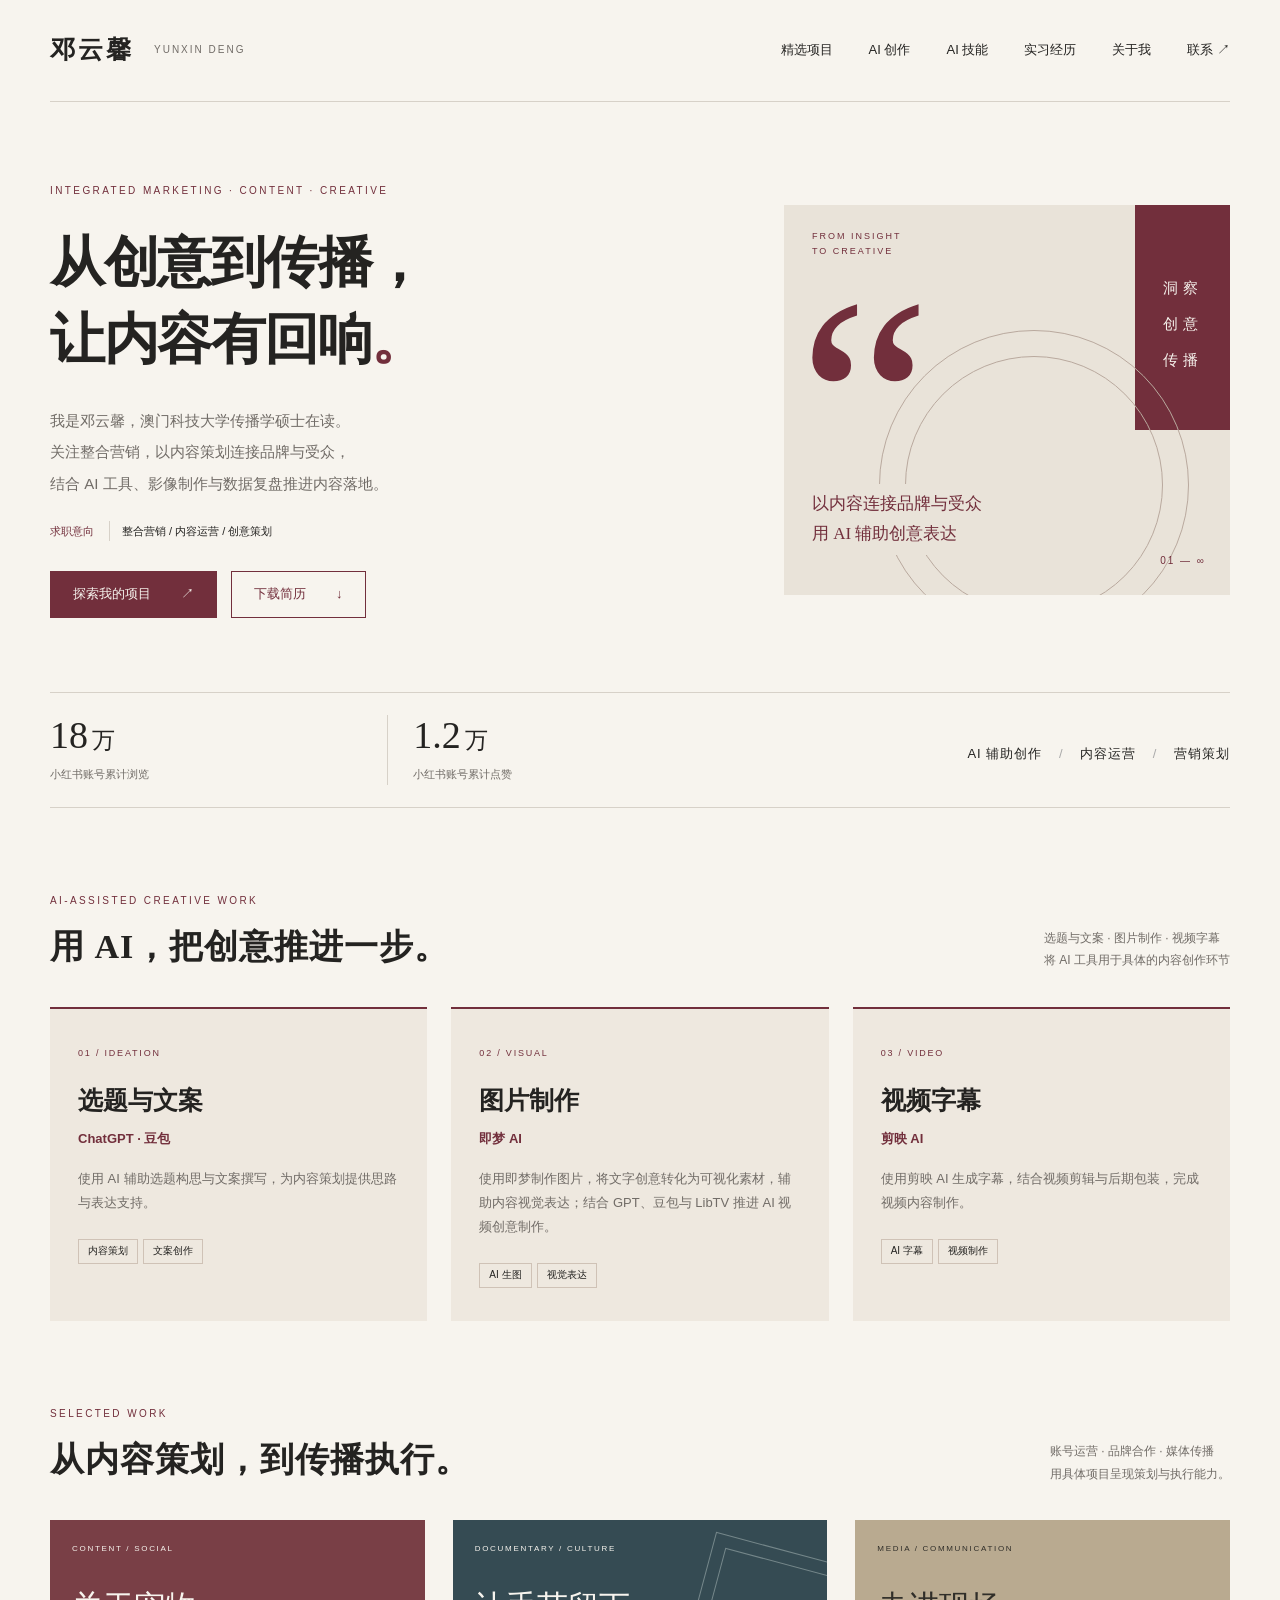
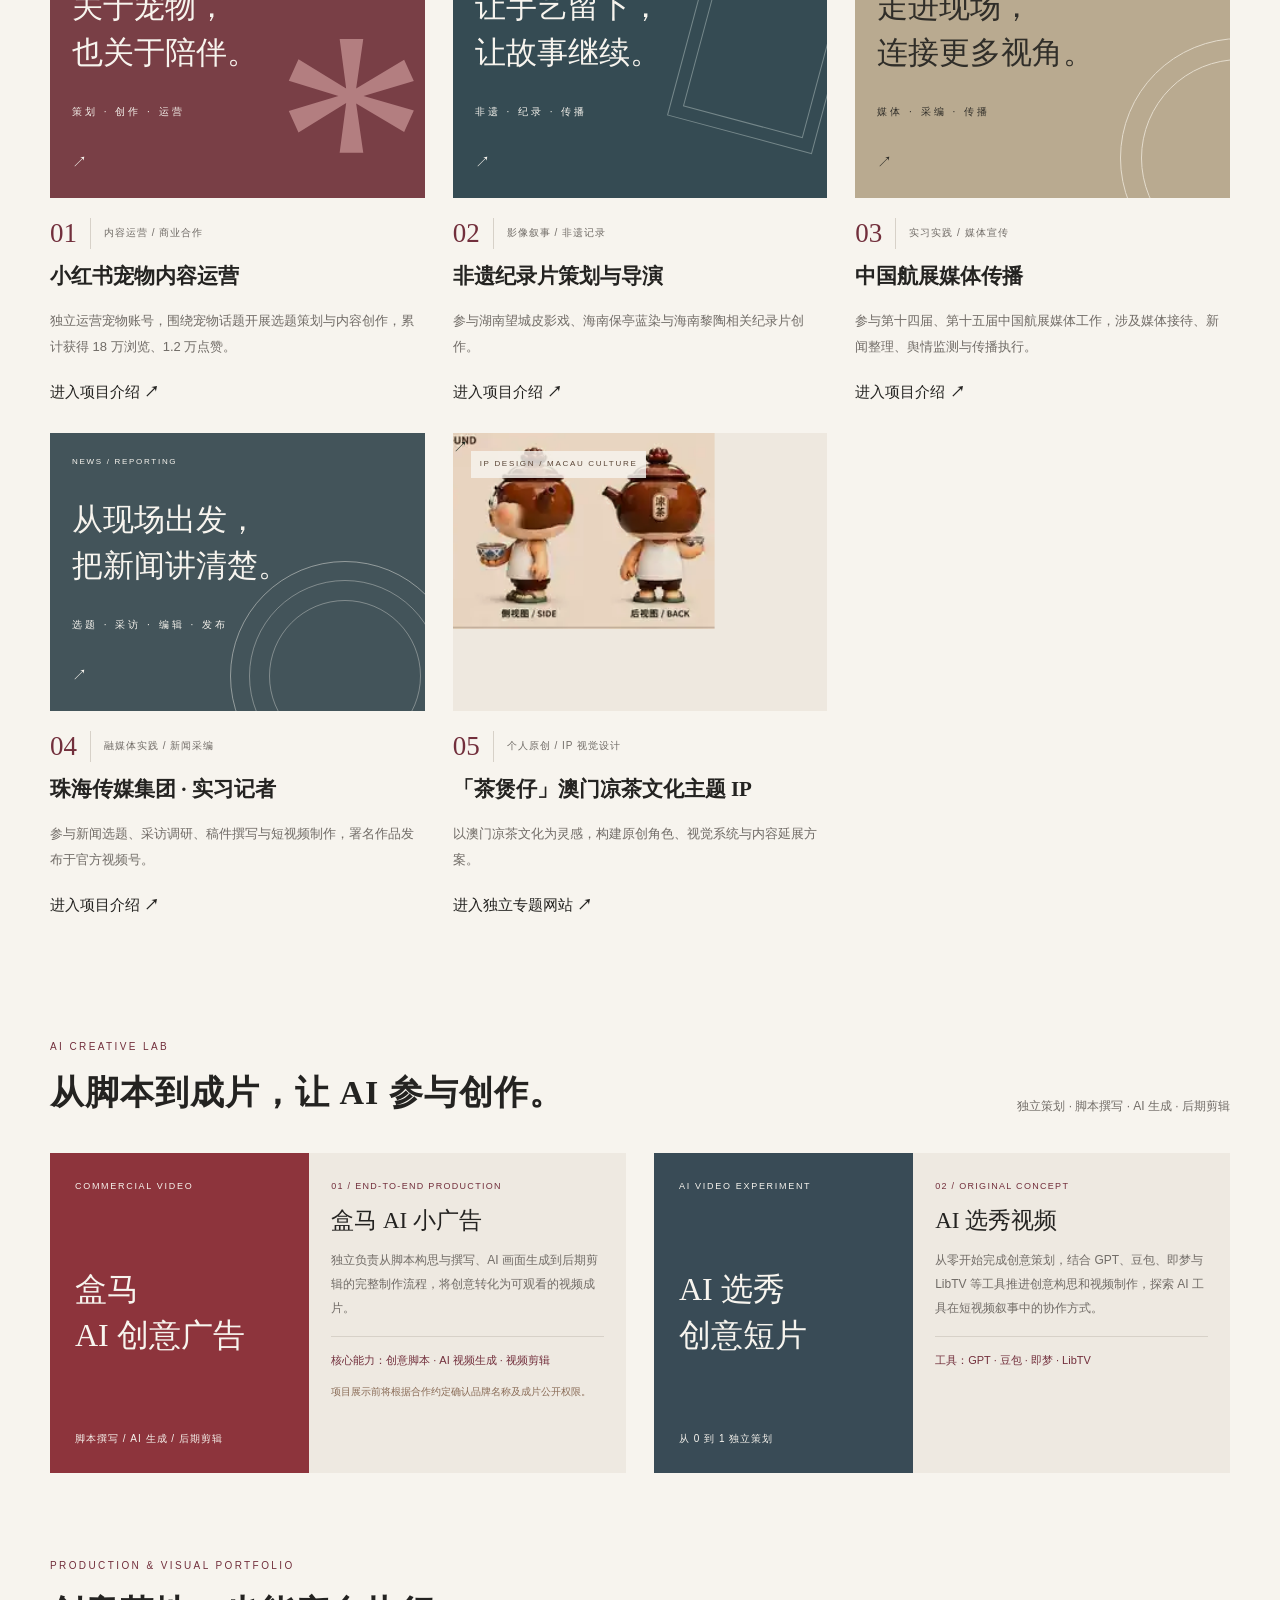
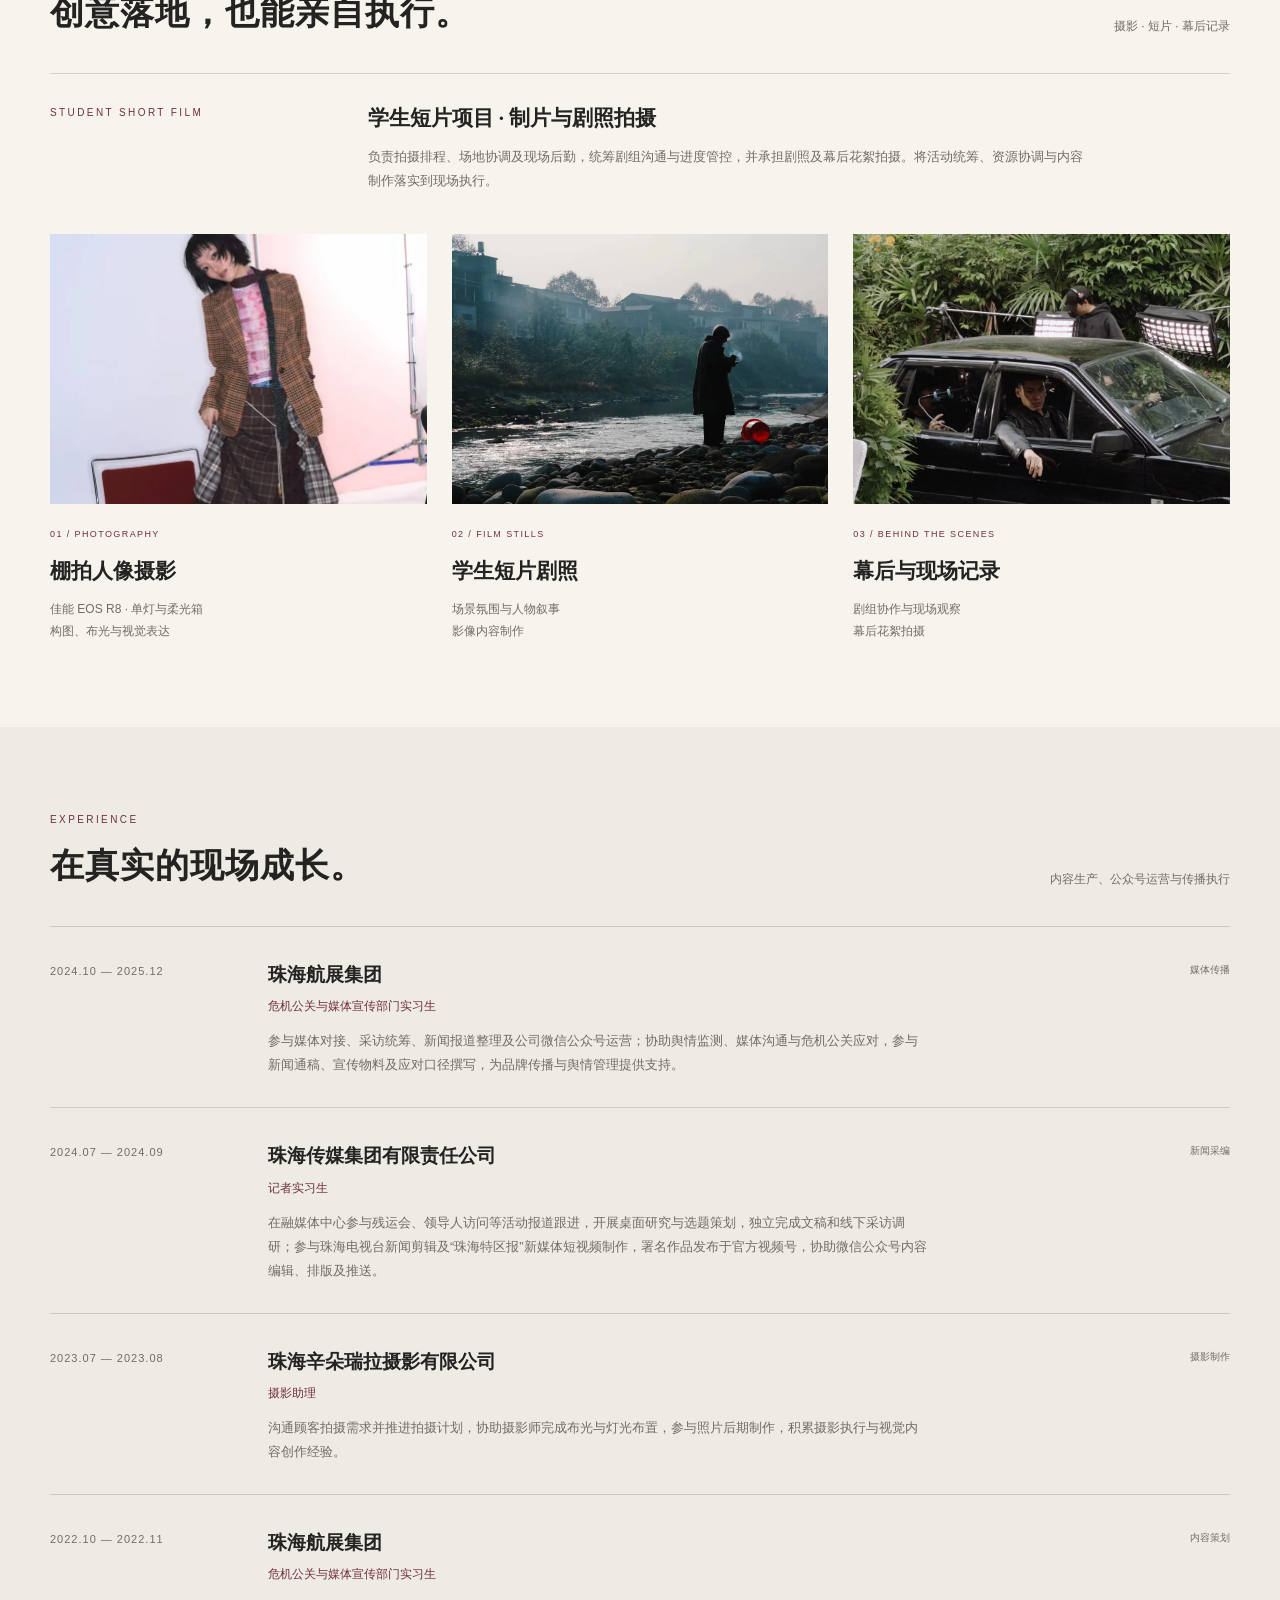
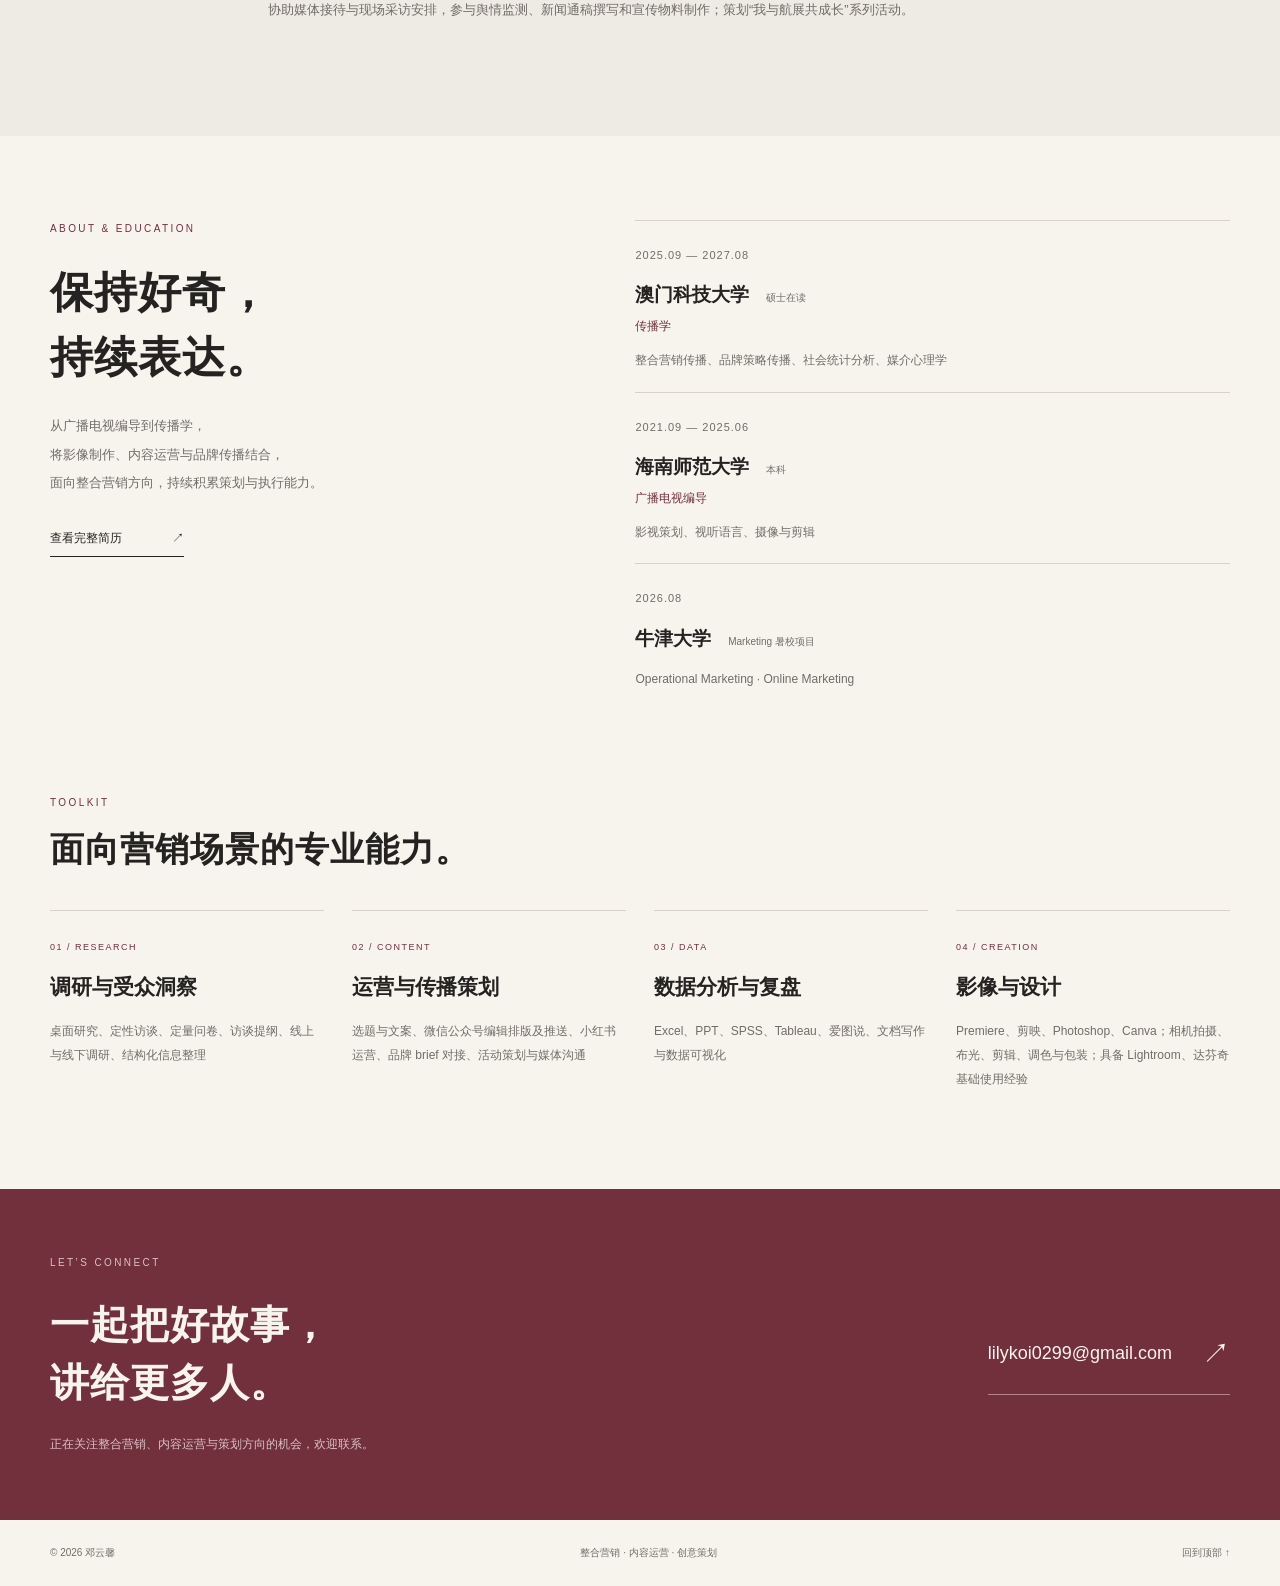
==== commit ff6aa094: "Restructure portfolio into independent project pages" ====
--- a/index.html
+++ b/index.html
@@ -37,13 +37,12 @@
     </section>
     <section id="work" class="section wrap">
       <div class="section-heading"><div><p class="eyebrow">SELECTED WORK</p><h2>从内容策划，到传播执行。</h2></div><p class="section-note">账号运营 · 品牌合作 · 媒体传播<br>用具体项目呈现策划与执行能力。</p></div>
-      <div class="projects">
-        <article class="project"><div class="project-cover cover-social" aria-hidden="true"><span class="cover-kicker">CONTENT / SOCIAL</span><span class="cover-title">关于宠物，<br>也关于陪伴。</span><span class="cover-bottom">策划 · 创作 · 运营</span><span class="cover-symbol">*</span></div><div class="project-label"><span>01</span><p>内容运营 / 商业合作</p></div><h3>小红书宠物内容运营</h3><p>独立运营宠物相关账号，围绕宠物话题开展选题策划与内容创作，累计获得 18 万浏览、1.2 万点赞。</p><details><summary>阅读项目介绍 <span>＋</span></summary><div class="case-content"><h4>我的工作</h4><p>独立完成内容选题、创作与运营；对接“它它理想国”猫条品牌推广，理解 brief 需求并完成内容执行。</p><h4>实践收获</h4><p>积累从内容策划、品牌对接到数据复盘的全流程运营经验。</p></div></details></article>
-        <article class="project"><div class="project-cover cover-film" aria-hidden="true"><span class="cover-kicker">DOCUMENTARY / CULTURE</span><span class="cover-title">让手艺留下，<br>让故事继续。</span><span class="cover-bottom">非遗 · 纪录 · 传播</span><span class="film-frame"></span></div><div class="project-label"><span>02</span><p>影像叙事 / 非遗记录</p></div><h3>非遗纪录片策划与导演</h3><p>以影像记录非遗工艺的文化价值与传承现状，参与湖南望城皮影戏、海南保亭蓝染与海南黎陶相关纪录片创作。</p><details><summary>阅读项目介绍 <span>＋</span></summary><div class="case-content"><h4>我的工作</h4><p>担任湖南望城皮影戏非遗纪录片导演，参与策划海南保亭蓝染、海南黎陶《艺·黎陶》非遗纪录片。</p><h4>创作过程</h4><p>围绕工艺文化价值与传承现状开展内容策划，从选题、拍摄执行到后期推广全程跟进，推动非遗文化的记录与传播。</p></div></details></article>
-        <article class="project"><div class="project-cover cover-media" aria-hidden="true"><span class="cover-kicker">MEDIA / COMMUNICATION</span><span class="cover-title">走进现场，<br>连接更多视角。</span><span class="cover-bottom">媒体 · 采编 · 传播</span><span class="orbit"></span></div><div class="project-label"><span>03</span><p>实习实践 / 媒体宣传</p></div><h3>中国航展媒体传播</h3><p>参与第十四届、第十五届中国航展相关媒体工作，在媒体接待、新闻采编、舆情监测与传播执行中积累现场经验。</p><details><summary>阅读实践介绍 <span>＋</span></summary><div class="case-content"><h4>媒体统筹与内容采编</h4><p>参与第十五届中国航展媒体对接与采访安排，负责航展期间相关新闻收集与整理，参与团队完成新闻记录册汇编。</p><h4>沟通与反馈</h4><p>围绕航展媒体传播需求拟定访谈提纲，完成媒体访谈与反馈收集，整理媒体关注点与内容需求。参与舆情监测、危机公关应对与媒体沟通文件撰写。</p><h4>活动策划</h4><p>在第十四届中国航展期间参与媒体接待、现场采访安排，策划“我与航展共成长”系列活动，从内容策划到传播落地全程跟进。</p></div></details></article>
-        <article class="project"><div class="project-cover cover-reporter" aria-hidden="true"><span class="cover-kicker">NEWS / REPORTING</span><span class="cover-title">从现场出发，<br>把新闻讲清楚。</span><span class="cover-bottom">选题 · 采访 · 编辑 · 发布</span><span class="reporter-lines"></span></div><div class="project-label"><span>04</span><p>融媒体实践 / 新闻采编</p></div><h3>珠海传媒集团 · 实习记者</h3><p>参与新闻选题、采访调研、稿件撰写与短视频制作，署名作品发布于官方视频号，并协助微信公众号内容编辑与推送。</p><details><summary>查看报道与实践 <span>＋</span></summary><div class="case-content"><h4>内容策划与采访</h4><p>参与残运会、重要活动等报道跟进，开展桌面研究、选题策划、采访提纲准备及线下采访调研，独立完成多篇新闻稿件。</p><h4>融媒体内容制作</h4><p>参与珠海电视台新闻剪辑及“珠海特区报”新媒体短视频制作，至少 8 条署名作品发布于官方视频号；协助微信公众号内容编辑、排版及推送。</p><p><a class="text-link" href="https://weixin.sogou.com/weixin?type=1&query=%E7%8F%A0%E6%B5%B7%E7%89%B9%E5%8C%BA%E6%8A%A5" target="_blank" rel="noopener">先搜索「珠海特区报」公众号，再在账号内搜索「邓云馨」 ↗</a></p></div></details></article>
-
-        <article class="project"><div class="project-cover cover-tea tea-cover"><div class="tea-front-crop"><img src="assets/images/tea-boy-turnaround.webp" alt="茶煲仔原创 IP 角色正面形象" loading="lazy"></div><span class="cover-kicker">IP DESIGN / MACAU CULTURE</span></div><div class="project-label"><span>04</span><p>个人原创 / IP 视觉设计</p></div><h3>「茶煲仔」澳门凉茶文化主题 IP</h3><p>以澳门凉茶配制技艺与凉茶铺文化为灵感，原创角色形象与故事设定，将在地文化转化为更轻松、年轻的视觉表达。</p><details><summary>阅读项目介绍 <span>＋</span></summary><div class="case-content"><h4>创意概念</h4><p>以“茶煲仔”作为角色名称，结合粤语语感与大湾区日常表达，塑造一位外表松弛、曾经历职场过劳的凉茶铺主理人，讨论年轻人的工作压力与生活节奏。</p><h4>视觉设计</h4><p>以凉茶棕与青花蓝建立角色识别度，结合瓦煲身体、壶盖、青花瓷碗与人字拖等元素；角色已延展出三视图、日常表情、情绪动作及商业应用概念。</p><p>更多角色表情、盲盒、文创周边与线下空间概念，收录于完整企划案。</p><h4>项目属性</h4><p>个人原创文化主题 IP 概念设计，非官方认证或授权的非遗 IP 项目。</p><p><a class="text-link" href="tea-boy.html">查看完整网页案例 ↗</a></p></div></details></article>
+      <div class="projects project-entry-grid">
+        <a class="project project-entry" href="social-content.html"><div class="project-cover cover-social"><span class="cover-kicker">CONTENT / SOCIAL</span><span class="cover-title">关于宠物，<br>也关于陪伴。</span><span class="cover-bottom">策划 · 创作 · 运营</span><span class="cover-symbol">*</span><span class="entry-arrow">↗</span></div><div class="project-label"><span>01</span><p>内容运营 / 商业合作</p></div><h3>小红书宠物内容运营</h3><p>独立运营宠物账号，围绕宠物话题开展选题策划与内容创作，累计获得 18 万浏览、1.2 万点赞。</p><span class="entry-more">进入项目介绍 <b>↗</b></span></a>
+        <a class="project project-entry" href="documentary.html"><div class="project-cover cover-film"><span class="cover-kicker">DOCUMENTARY / CULTURE</span><span class="cover-title">让手艺留下，<br>让故事继续。</span><span class="cover-bottom">非遗 · 纪录 · 传播</span><span class="film-frame"></span><span class="entry-arrow">↗</span></div><div class="project-label"><span>02</span><p>影像叙事 / 非遗记录</p></div><h3>非遗纪录片策划与导演</h3><p>参与湖南望城皮影戏、海南保亭蓝染与海南黎陶相关纪录片创作。</p><span class="entry-more">进入项目介绍 <b>↗</b></span></a>
+        <a class="project project-entry" href="airshow.html"><div class="project-cover cover-media"><span class="cover-kicker">MEDIA / COMMUNICATION</span><span class="cover-title">走进现场，<br>连接更多视角。</span><span class="cover-bottom">媒体 · 采编 · 传播</span><span class="orbit"></span><span class="entry-arrow">↗</span></div><div class="project-label"><span>03</span><p>实习实践 / 媒体宣传</p></div><h3>中国航展媒体传播</h3><p>参与第十四届、第十五届中国航展媒体工作，涉及媒体接待、新闻整理、舆情监测与传播执行。</p><span class="entry-more">进入项目介绍 <b>↗</b></span></a>
+        <a class="project project-entry" href="reporter.html"><div class="project-cover cover-reporter"><span class="cover-kicker">NEWS / REPORTING</span><span class="cover-title">从现场出发，<br>把新闻讲清楚。</span><span class="cover-bottom">选题 · 采访 · 编辑 · 发布</span><span class="reporter-lines"></span><span class="entry-arrow">↗</span></div><div class="project-label"><span>04</span><p>融媒体实践 / 新闻采编</p></div><h3>珠海传媒集团 · 实习记者</h3><p>参与新闻选题、采访调研、稿件撰写与短视频制作，署名作品发布于官方视频号。</p><span class="entry-more">进入项目介绍 <b>↗</b></span></a>
+        <a class="project project-entry" href="tea-boy.html"><div class="project-cover cover-tea tea-cover"><div class="tea-front-crop"><img src="assets/images/tea-boy-turnaround.webp" alt="茶煲仔原创 IP 角色形象" loading="lazy"></div><span class="cover-kicker">IP DESIGN / MACAU CULTURE</span><span class="entry-arrow">↗</span></div><div class="project-label"><span>05</span><p>个人原创 / IP 视觉设计</p></div><h3>「茶煲仔」澳门凉茶文化主题 IP</h3><p>以澳门凉茶文化为灵感，构建原创角色、视觉系统与内容延展方案。</p><span class="entry-more">进入独立专题网站 <b>↗</b></span></a>
       </div>
     </section>
 
@@ -55,12 +54,12 @@
       </div>
     </section>
     <section id="visual-work" class="section wrap visual-section" aria-labelledby="visual-heading">
-      <div class="section-heading"><div><p class="eyebrow">PRODUCTION & VISUAL PORTFOLIO</p><h2 id="visual-heading">创意落地，也能亲自执行。</h2></div><a class="text-link" href="work.html#photography">浏览精选作品案例 <span>↗</span></a></div>
+      <div class="section-heading"><div><p class="eyebrow">PRODUCTION & VISUAL PORTFOLIO</p><h2 id="visual-heading">创意落地，也能亲自执行。</h2></div><span class="section-note">摄影 · 短片 · 幕后记录</span></div>
       <div class="production-note"><span class="eyebrow">STUDENT SHORT FILM</span><div><h3>学生短片项目 · 制片与剧照拍摄</h3><p>负责拍摄排程、场地协调及现场后勤，统筹剧组沟通与进度管控，并承担剧照及幕后花絮拍摄。将活动统筹、资源协调与内容制作落实到现场执行。</p></div></div>
       <div class="visual-grid">
-        <figure><a href="work.html#photography" target="_blank" rel="noopener" aria-label="查看棚拍摄影作品，打开摄影作品案例"><img src="assets/images/portrait.webp" alt="作品集中的棚拍人像摄影，模特站在摄影棚中" width="756" height="1009" loading="lazy"></a><figcaption><span>01 / PHOTOGRAPHY</span><h3>棚拍人像摄影</h3><p>佳能 EOS R8 · 单灯与柔光箱<br>构图、布光与视觉表达</p></figcaption></figure>
-        <figure><a href="work.html#film" target="_blank" rel="noopener" aria-label="查看学生短片剧照，打开学生短片案例"><img src="assets/images/film-still.webp" alt="学生短片剧照，人物站在河岸边，远处是建筑与山景" width="1200" height="800" loading="lazy"></a><figcaption><span>02 / FILM STILLS</span><h3>学生短片剧照</h3><p>场景氛围与人物叙事<br>影像内容制作</p></figcaption></figure>
-        <figure><a href="work.html#behind" target="_blank" rel="noopener" aria-label="查看幕后剧照，打开幕后记录案例"><img src="assets/images/behind-scenes.webp" alt="拍摄现场的幕后照片，剧组在车辆旁使用拍摄设备" width="1134" height="756" loading="lazy"></a><figcaption><span>03 / BEHIND THE SCENES</span><h3>幕后与现场记录</h3><p>剧组协作与现场观察<br>幕后花絮拍摄</p></figcaption></figure>
+        <figure class="visual-entry"><a href="photography.html" aria-label="进入棚拍摄影独立作品页"><img src="assets/images/portrait.webp" alt="作品集中的棚拍人像摄影，模特站在摄影棚中" width="756" height="1009" loading="lazy"></a><figcaption><span>01 / PHOTOGRAPHY</span><h3>棚拍人像摄影</h3><p>佳能 EOS R8 · 单灯与柔光箱<br>构图、布光与视觉表达</p></figcaption></figure>
+        <figure class="visual-entry"><a href="student-film.html" aria-label="进入学生短片独立作品页"><img src="assets/images/film-still.webp" alt="学生短片剧照，人物站在河岸边，远处是建筑与山景" width="1200" height="800" loading="lazy"></a><figcaption><span>02 / FILM STILLS</span><h3>学生短片剧照</h3><p>场景氛围与人物叙事<br>影像内容制作</p></figcaption></figure>
+        <figure class="visual-entry"><a href="behind-scenes.html" aria-label="进入幕后拍摄独立作品页"><img src="assets/images/behind-scenes.webp" alt="拍摄现场的幕后照片，剧组在车辆旁使用拍摄设备" width="1134" height="756" loading="lazy"></a><figcaption><span>03 / BEHIND THE SCENES</span><h3>幕后与现场记录</h3><p>剧组协作与现场观察<br>幕后花絮拍摄</p></figcaption></figure>
       </div>
     </section>
     <section id="experience" class="section experience-section"><div class="wrap"><div class="section-heading"><div><p class="eyebrow">EXPERIENCE</p><h2>在真实的现场成长。</h2></div><p class="section-note">内容生产、公众号运营与传播执行</p></div>
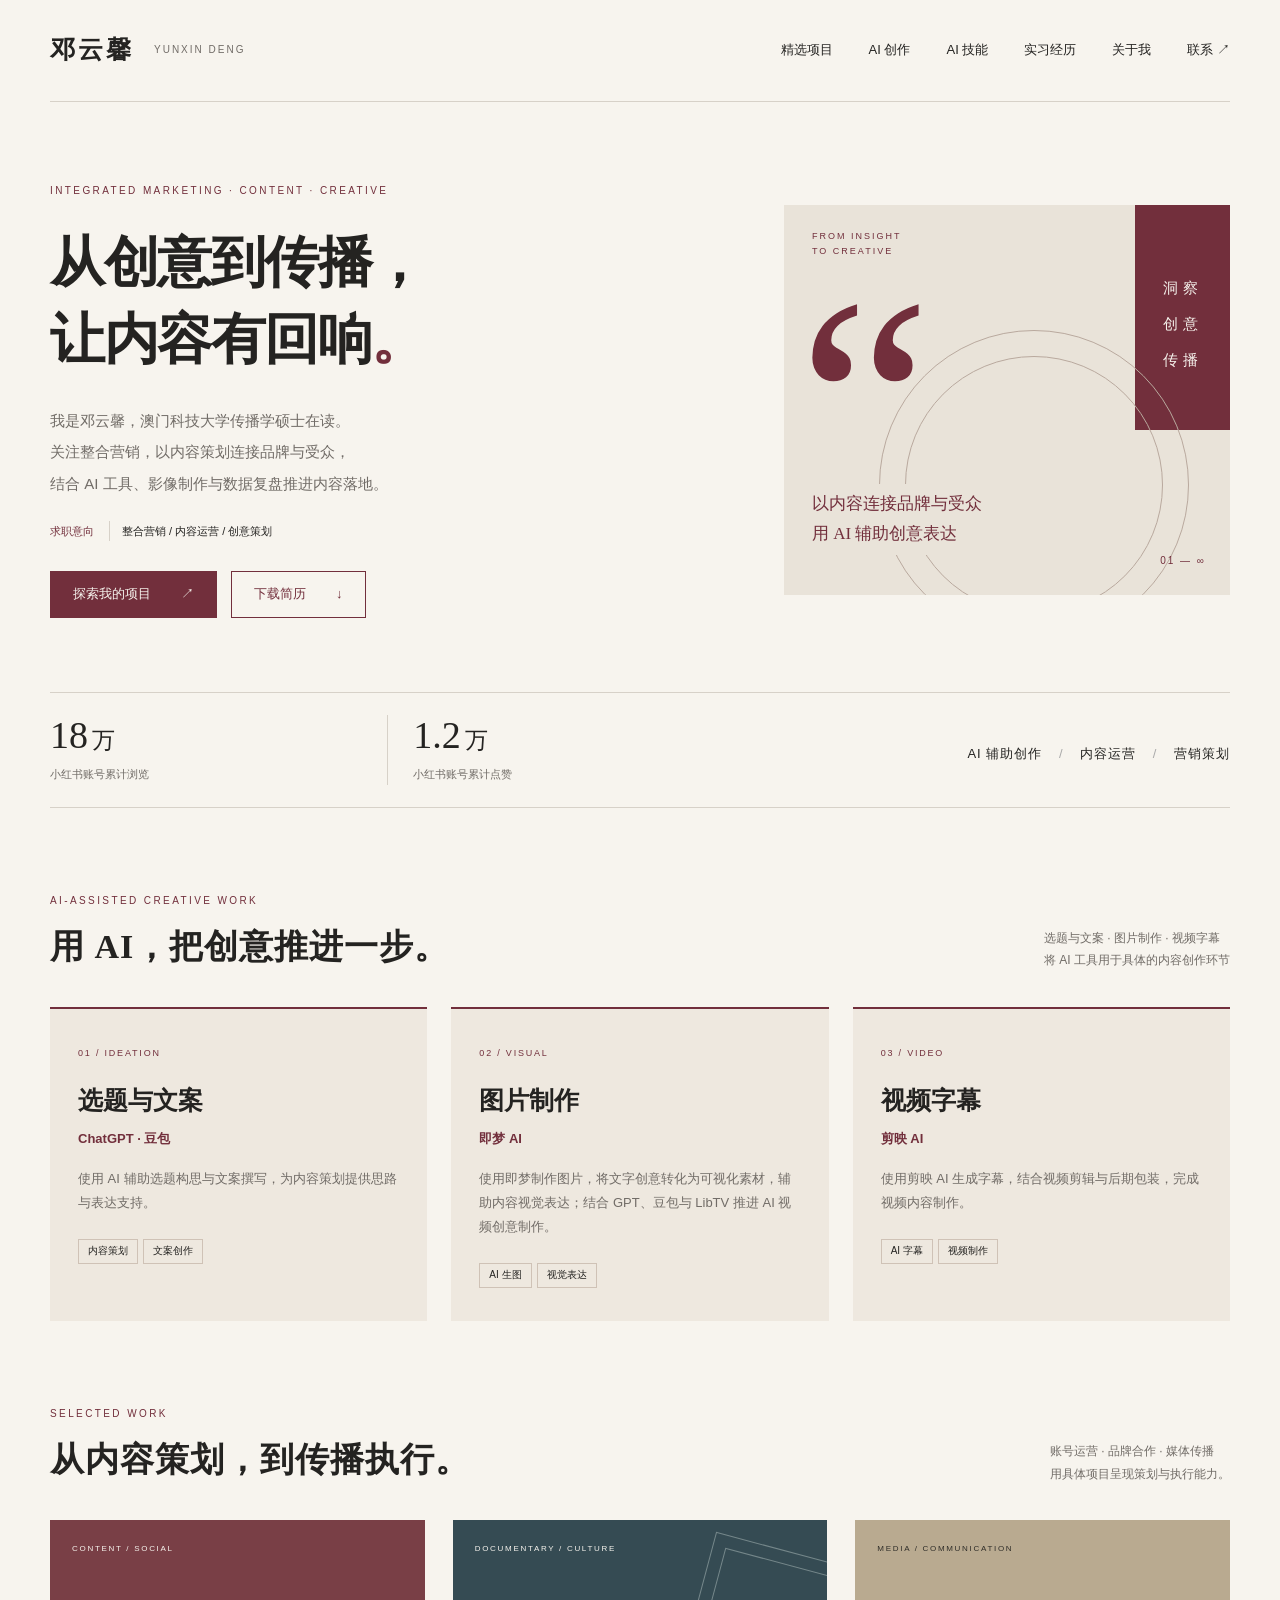
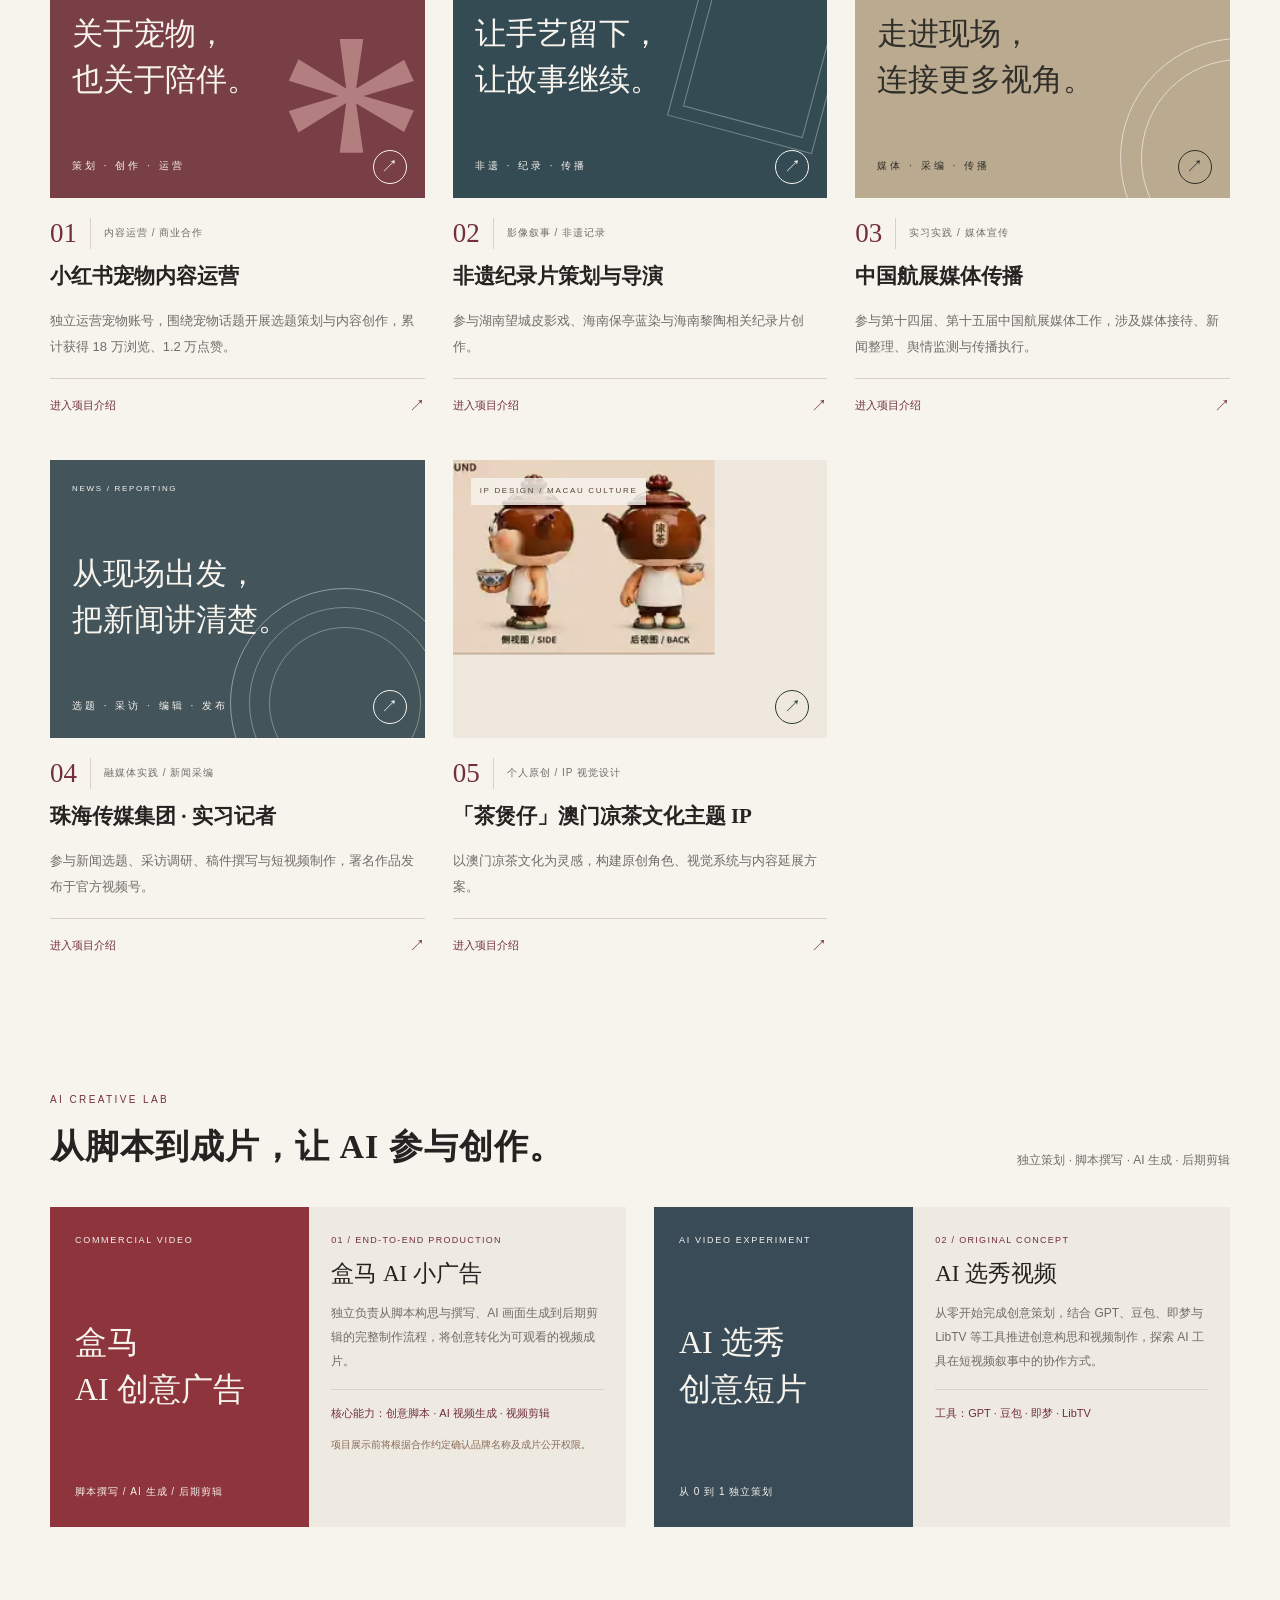
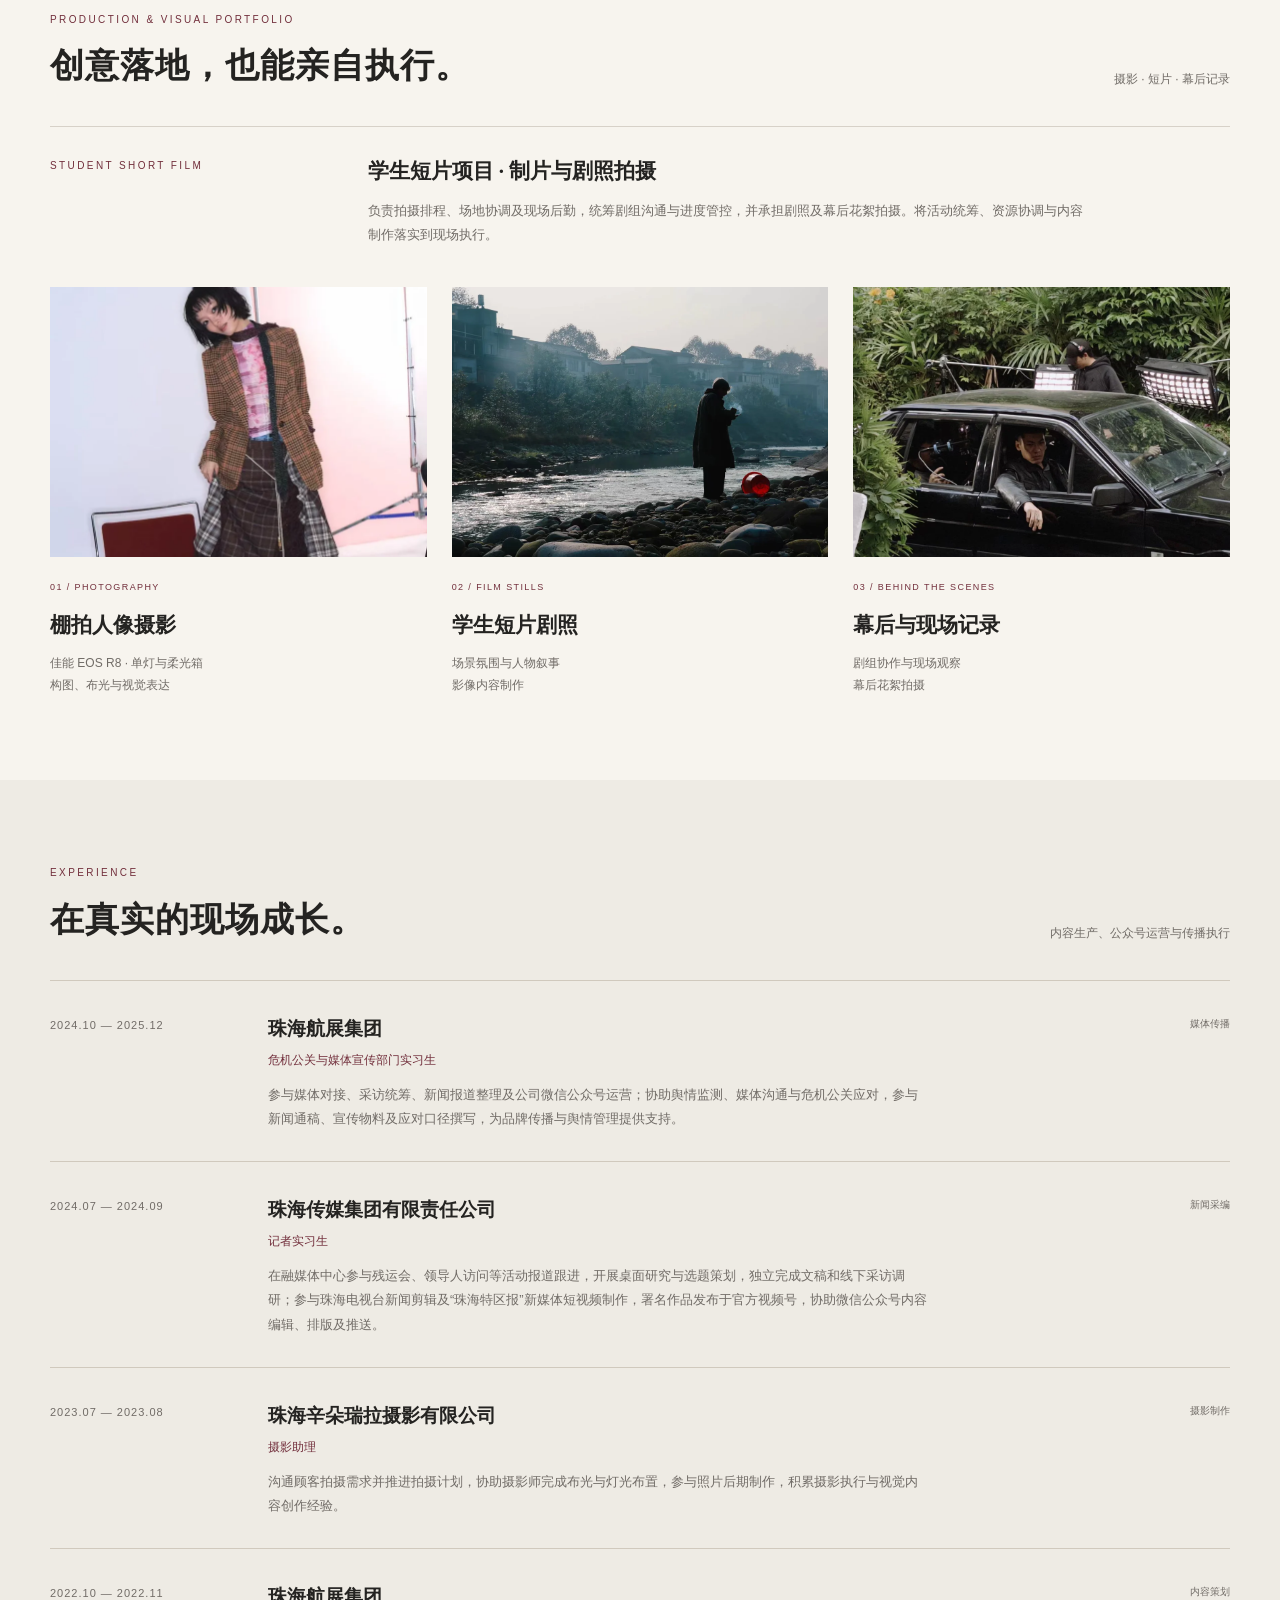
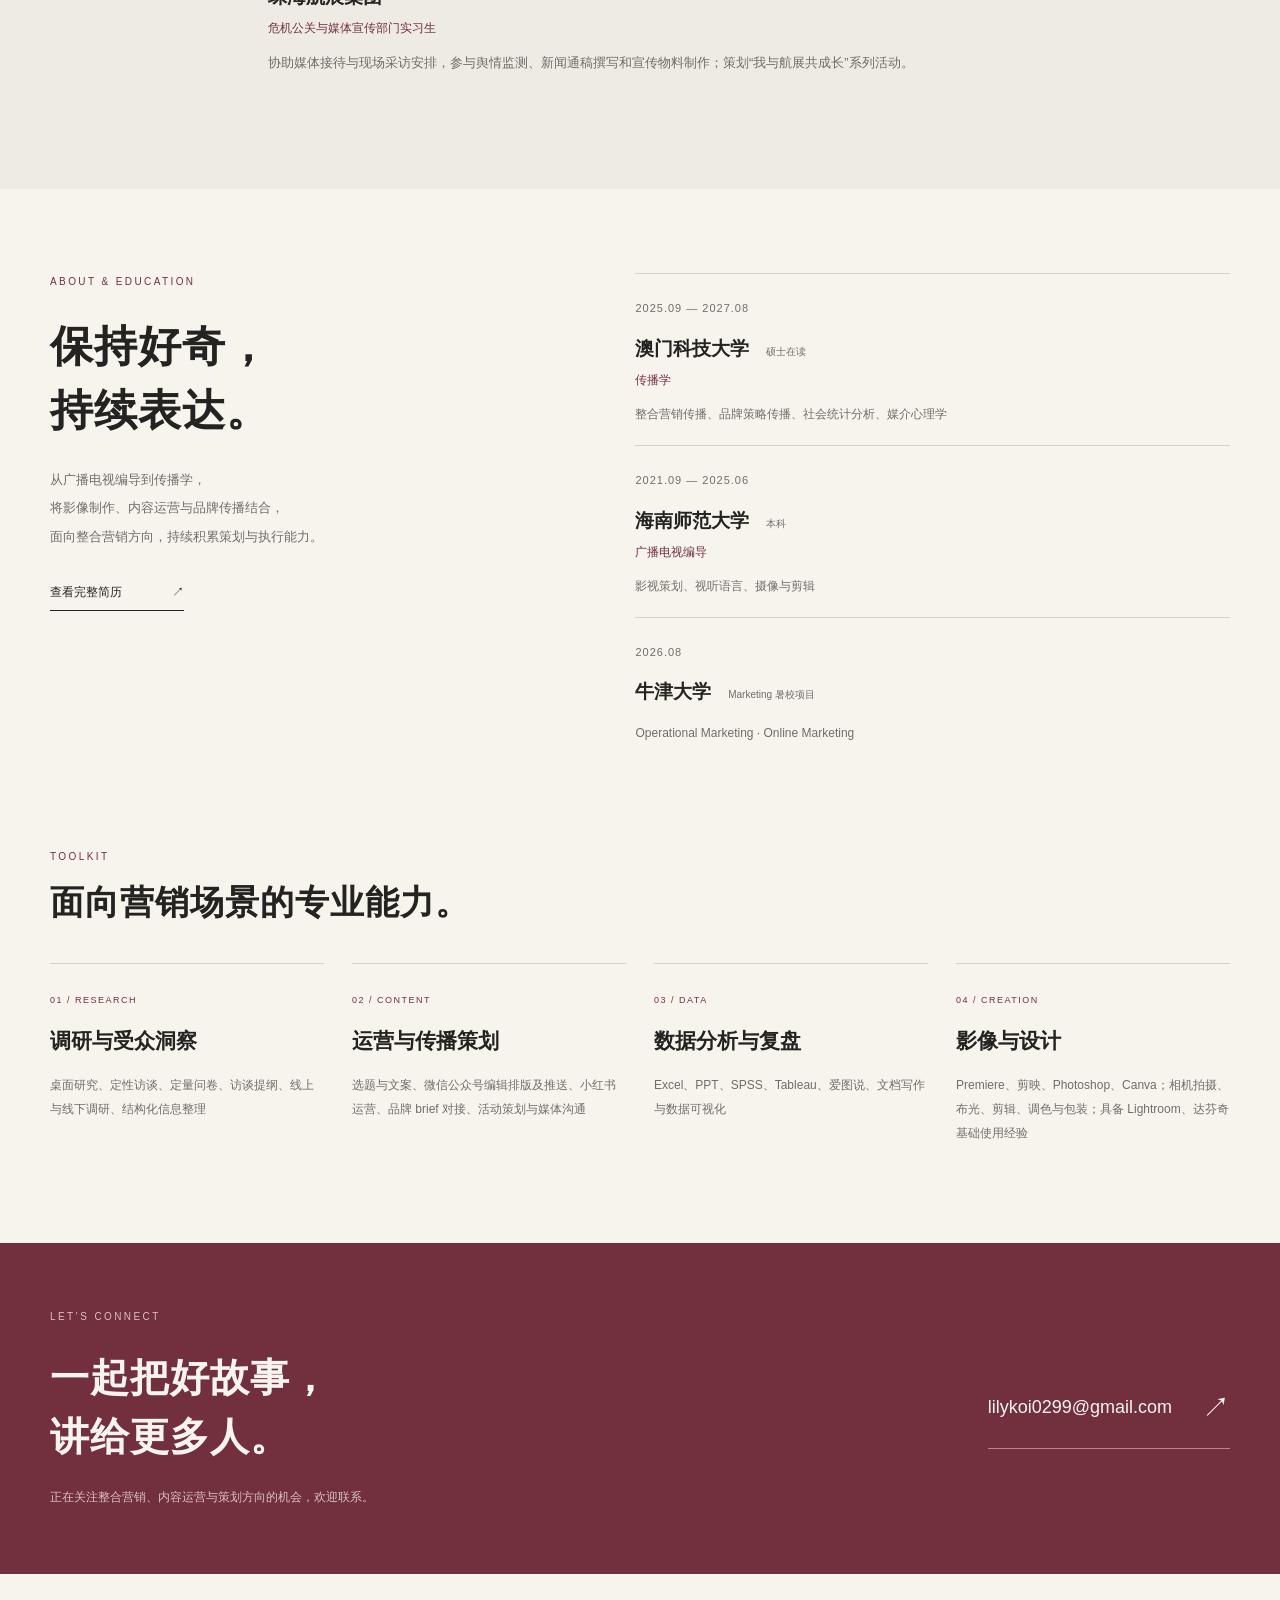
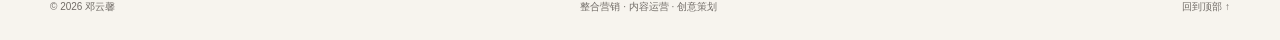
==== commit 3b92d2e2: "Label Tea-Boy as a project page in portfolio navigation" ====
--- a/index.html
+++ b/index.html
@@ -42,7 +42,7 @@
         <a class="project project-entry" href="documentary.html"><div class="project-cover cover-film"><span class="cover-kicker">DOCUMENTARY / CULTURE</span><span class="cover-title">让手艺留下，<br>让故事继续。</span><span class="cover-bottom">非遗 · 纪录 · 传播</span><span class="film-frame"></span><span class="entry-arrow">↗</span></div><div class="project-label"><span>02</span><p>影像叙事 / 非遗记录</p></div><h3>非遗纪录片策划与导演</h3><p>参与湖南望城皮影戏、海南保亭蓝染与海南黎陶相关纪录片创作。</p><span class="entry-more">进入项目介绍 <b>↗</b></span></a>
         <a class="project project-entry" href="airshow.html"><div class="project-cover cover-media"><span class="cover-kicker">MEDIA / COMMUNICATION</span><span class="cover-title">走进现场，<br>连接更多视角。</span><span class="cover-bottom">媒体 · 采编 · 传播</span><span class="orbit"></span><span class="entry-arrow">↗</span></div><div class="project-label"><span>03</span><p>实习实践 / 媒体宣传</p></div><h3>中国航展媒体传播</h3><p>参与第十四届、第十五届中国航展媒体工作，涉及媒体接待、新闻整理、舆情监测与传播执行。</p><span class="entry-more">进入项目介绍 <b>↗</b></span></a>
         <a class="project project-entry" href="reporter.html"><div class="project-cover cover-reporter"><span class="cover-kicker">NEWS / REPORTING</span><span class="cover-title">从现场出发，<br>把新闻讲清楚。</span><span class="cover-bottom">选题 · 采访 · 编辑 · 发布</span><span class="reporter-lines"></span><span class="entry-arrow">↗</span></div><div class="project-label"><span>04</span><p>融媒体实践 / 新闻采编</p></div><h3>珠海传媒集团 · 实习记者</h3><p>参与新闻选题、采访调研、稿件撰写与短视频制作，署名作品发布于官方视频号。</p><span class="entry-more">进入项目介绍 <b>↗</b></span></a>
-        <a class="project project-entry" href="tea-boy.html"><div class="project-cover cover-tea tea-cover"><div class="tea-front-crop"><img src="assets/images/tea-boy-turnaround.webp" alt="茶煲仔原创 IP 角色形象" loading="lazy"></div><span class="cover-kicker">IP DESIGN / MACAU CULTURE</span><span class="entry-arrow">↗</span></div><div class="project-label"><span>05</span><p>个人原创 / IP 视觉设计</p></div><h3>「茶煲仔」澳门凉茶文化主题 IP</h3><p>以澳门凉茶文化为灵感，构建原创角色、视觉系统与内容延展方案。</p><span class="entry-more">进入独立专题网站 <b>↗</b></span></a>
+        <a class="project project-entry" href="tea-boy.html"><div class="project-cover cover-tea tea-cover"><div class="tea-front-crop"><img src="assets/images/tea-boy-turnaround.webp" alt="茶煲仔原创 IP 角色形象" loading="lazy"></div><span class="cover-kicker">IP DESIGN / MACAU CULTURE</span><span class="entry-arrow">↗</span></div><div class="project-label"><span>05</span><p>个人原创 / IP 视觉设计</p></div><h3>「茶煲仔」澳门凉茶文化主题 IP</h3><p>以澳门凉茶文化为灵感，构建原创角色、视觉系统与内容延展方案。</p><span class="entry-more">进入项目介绍 <b>↗</b></span></a>
       </div>
     </section>
 
--- a/assets/css/style.css
+++ b/assets/css/style.css
@@ -50,3 +50,20 @@
 .reporter-lines{position:absolute;right:-35px;bottom:-80px;width:230px;height:230px;border:1px solid rgba(247,244,238,.45);border-radius:50%}
 .reporter-lines:before,.reporter-lines:after{content:"";position:absolute;inset:18px;border:1px solid rgba(247,244,238,.35);border-radius:50%}
 .reporter-lines:after{inset:38px}
+
+/* Click-through project architecture */
+.project-entry{display:block;color:inherit;text-decoration:none;cursor:pointer}
+.project-entry .project-cover{transition:transform .28s ease,filter .28s ease;transform-origin:center}
+.project-entry:hover .project-cover,.project-entry:focus-visible .project-cover{transform:scale(1.025);filter:saturate(1.06)}
+.project-entry:focus-visible{outline:2px solid var(--accent);outline-offset:6px}
+.project-entry .project-cover{margin-bottom:0}
+.entry-arrow{position:absolute;right:18px;bottom:14px;z-index:3;width:34px;height:34px;border:1px solid currentColor;border-radius:50%;display:grid;place-items:center;font-size:17px;transition:transform .25s ease,background .25s ease,color .25s ease}
+.project-entry:hover .entry-arrow{transform:translate(3px,-3px);background:var(--paper);color:var(--ink)}
+.project-entry .entry-more{display:flex;justify-content:space-between;align-items:center;border-top:1px solid var(--line);padding:12px 0;font-size:11px;color:var(--accent)}
+.project-entry .entry-more b{font-size:16px;font-weight:400}
+.project-entry h3{transition:color .2s ease}
+.project-entry:hover h3{color:var(--accent)}
+.visual-entry a{position:relative}
+.visual-entry a:after{content:"查看独立作品 ↗";position:absolute;right:12px;bottom:12px;padding:7px 10px;background:rgba(247,244,238,.92);color:var(--ink);font-size:10px;opacity:0;transform:translateY(5px);transition:opacity .2s ease,transform .2s ease}
+.visual-entry:hover a:after,.visual-entry a:focus-visible:after{opacity:1;transform:translateY(0)}
+@media(prefers-reduced-motion:reduce){.project-entry .project-cover,.entry-arrow,.visual-entry a:after{transition:none}}
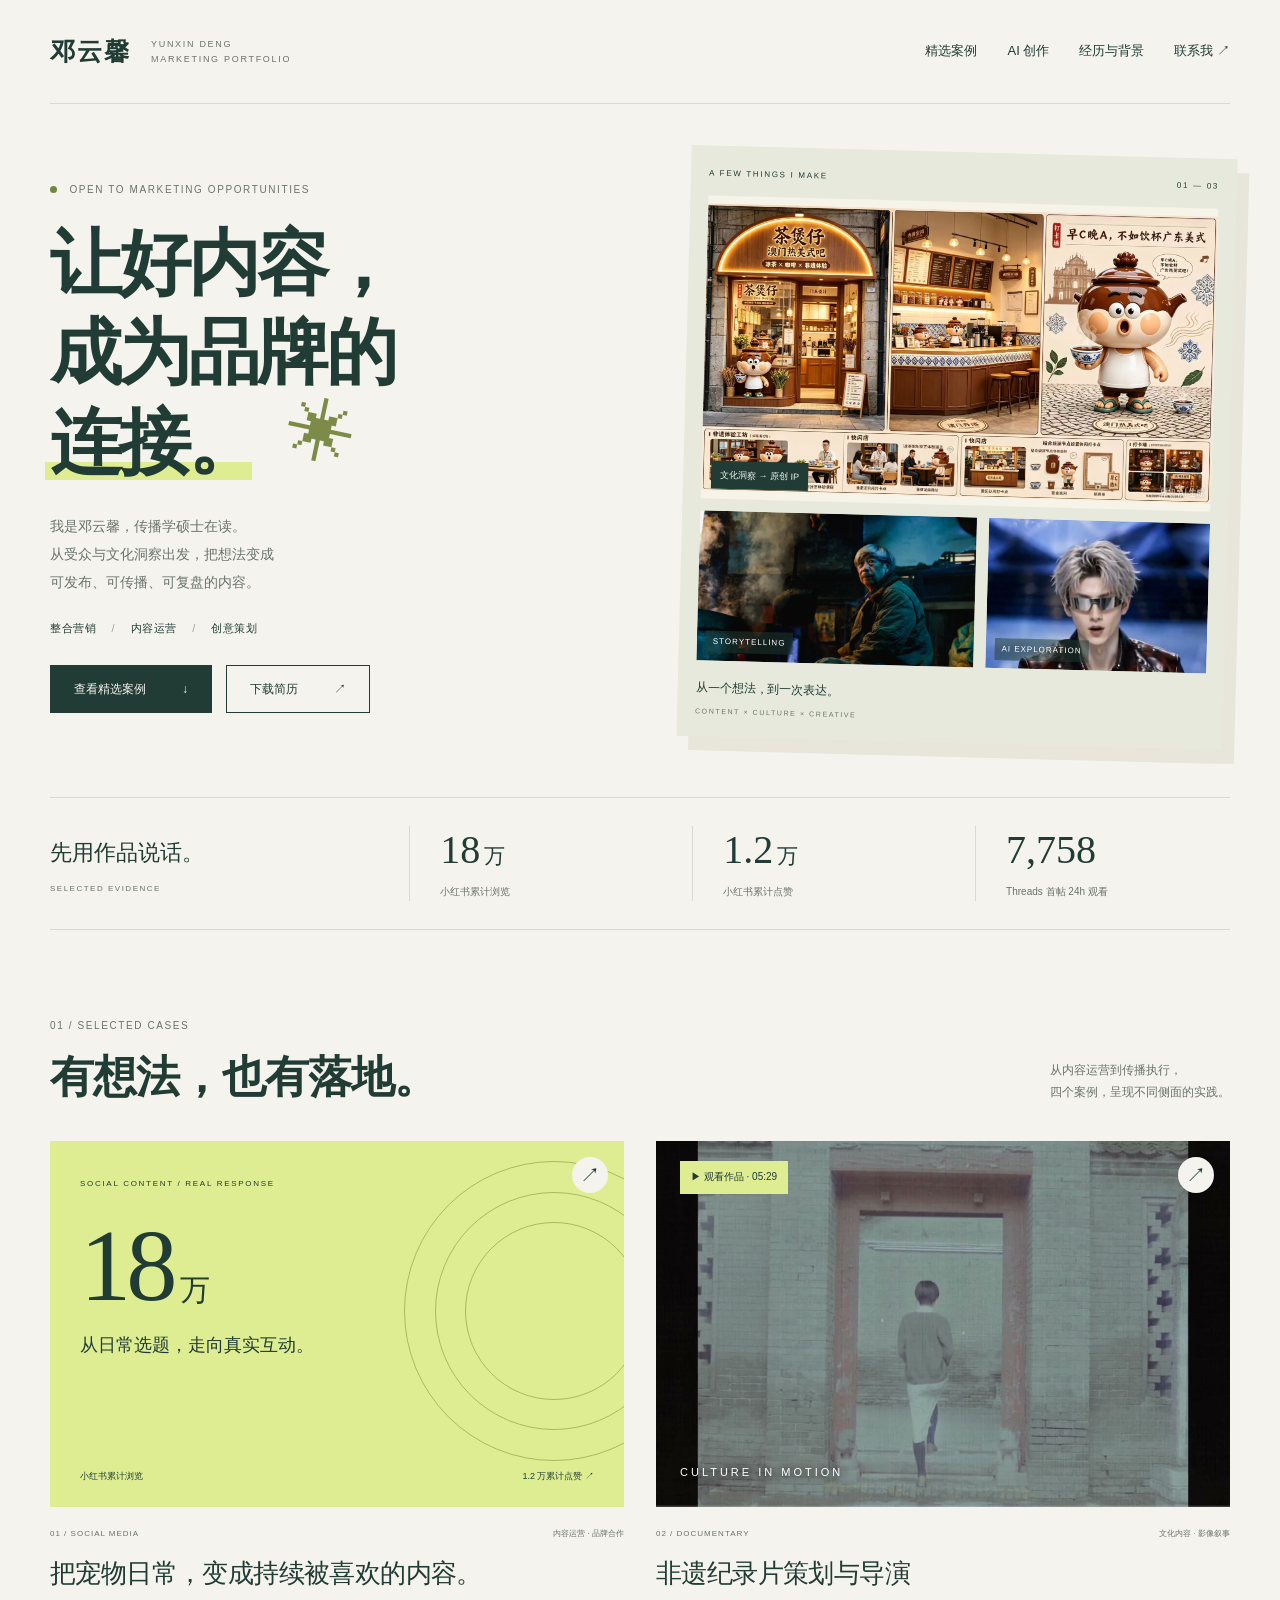
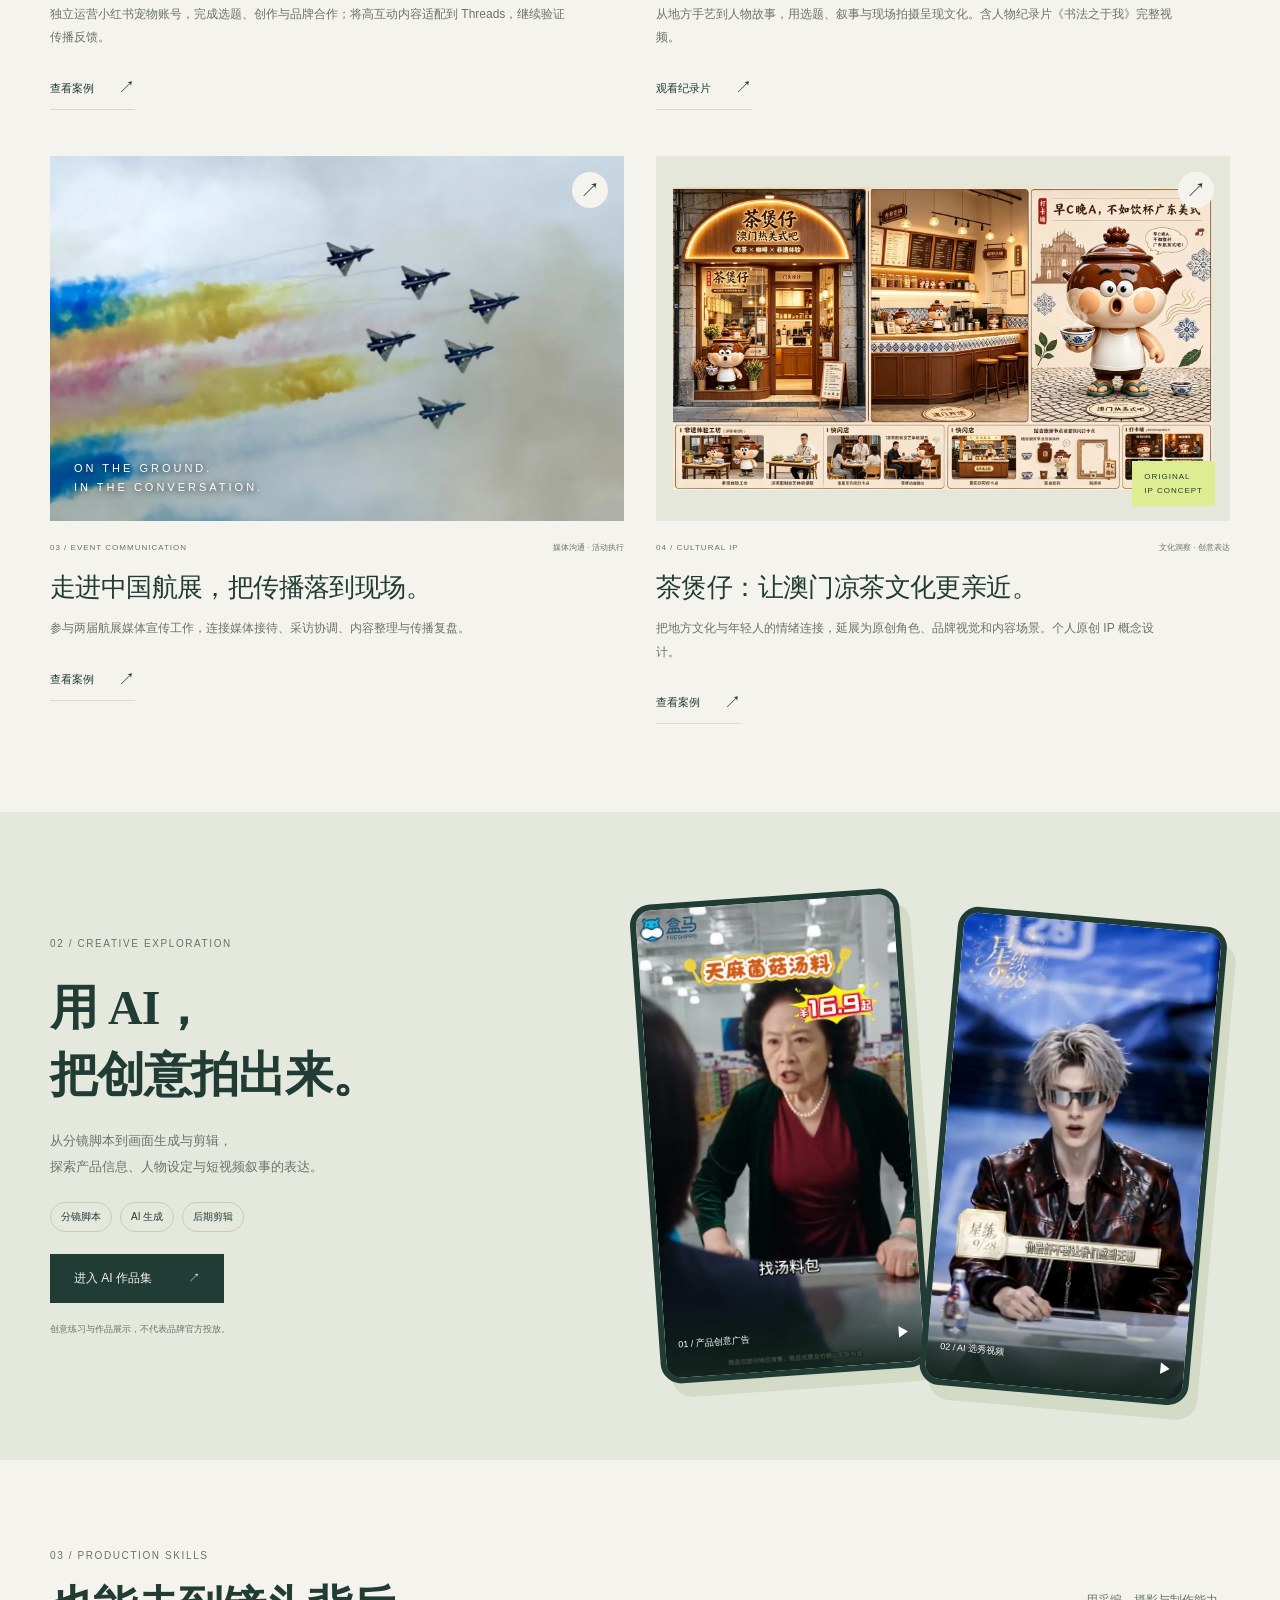
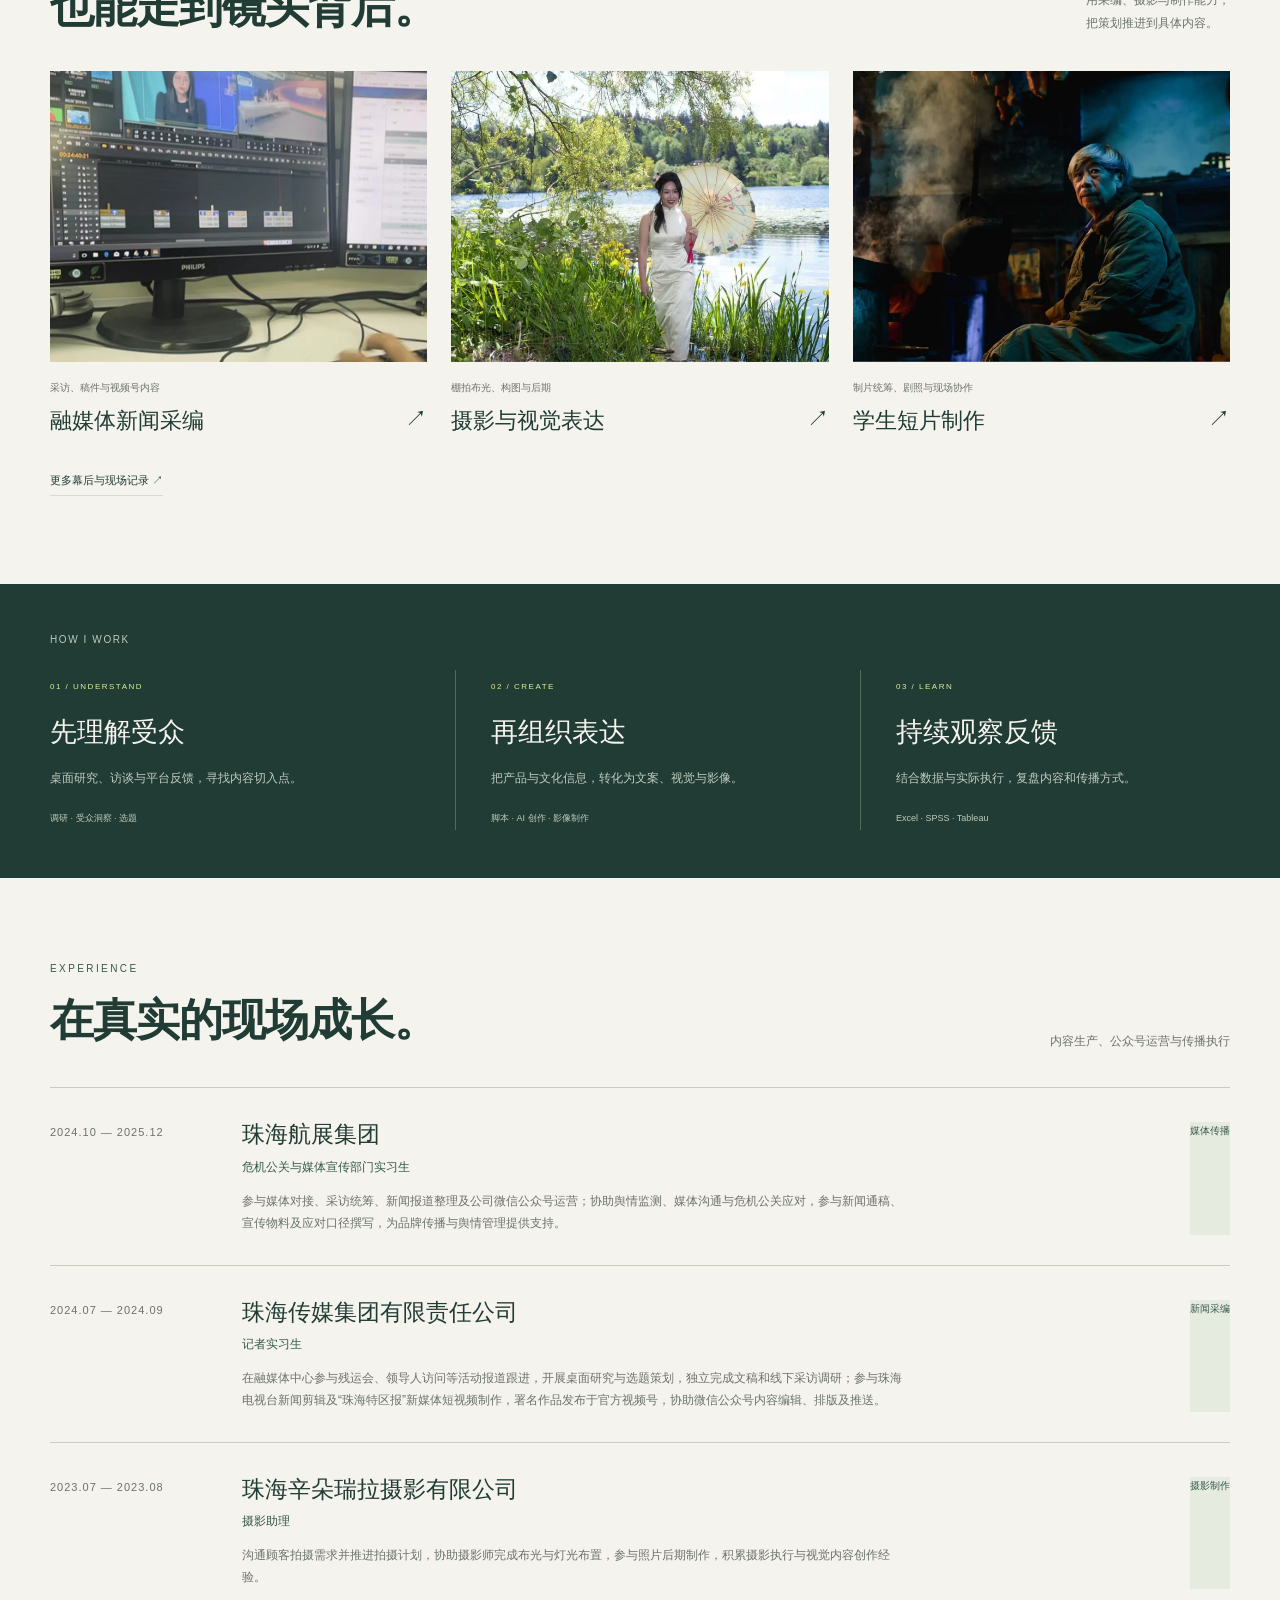
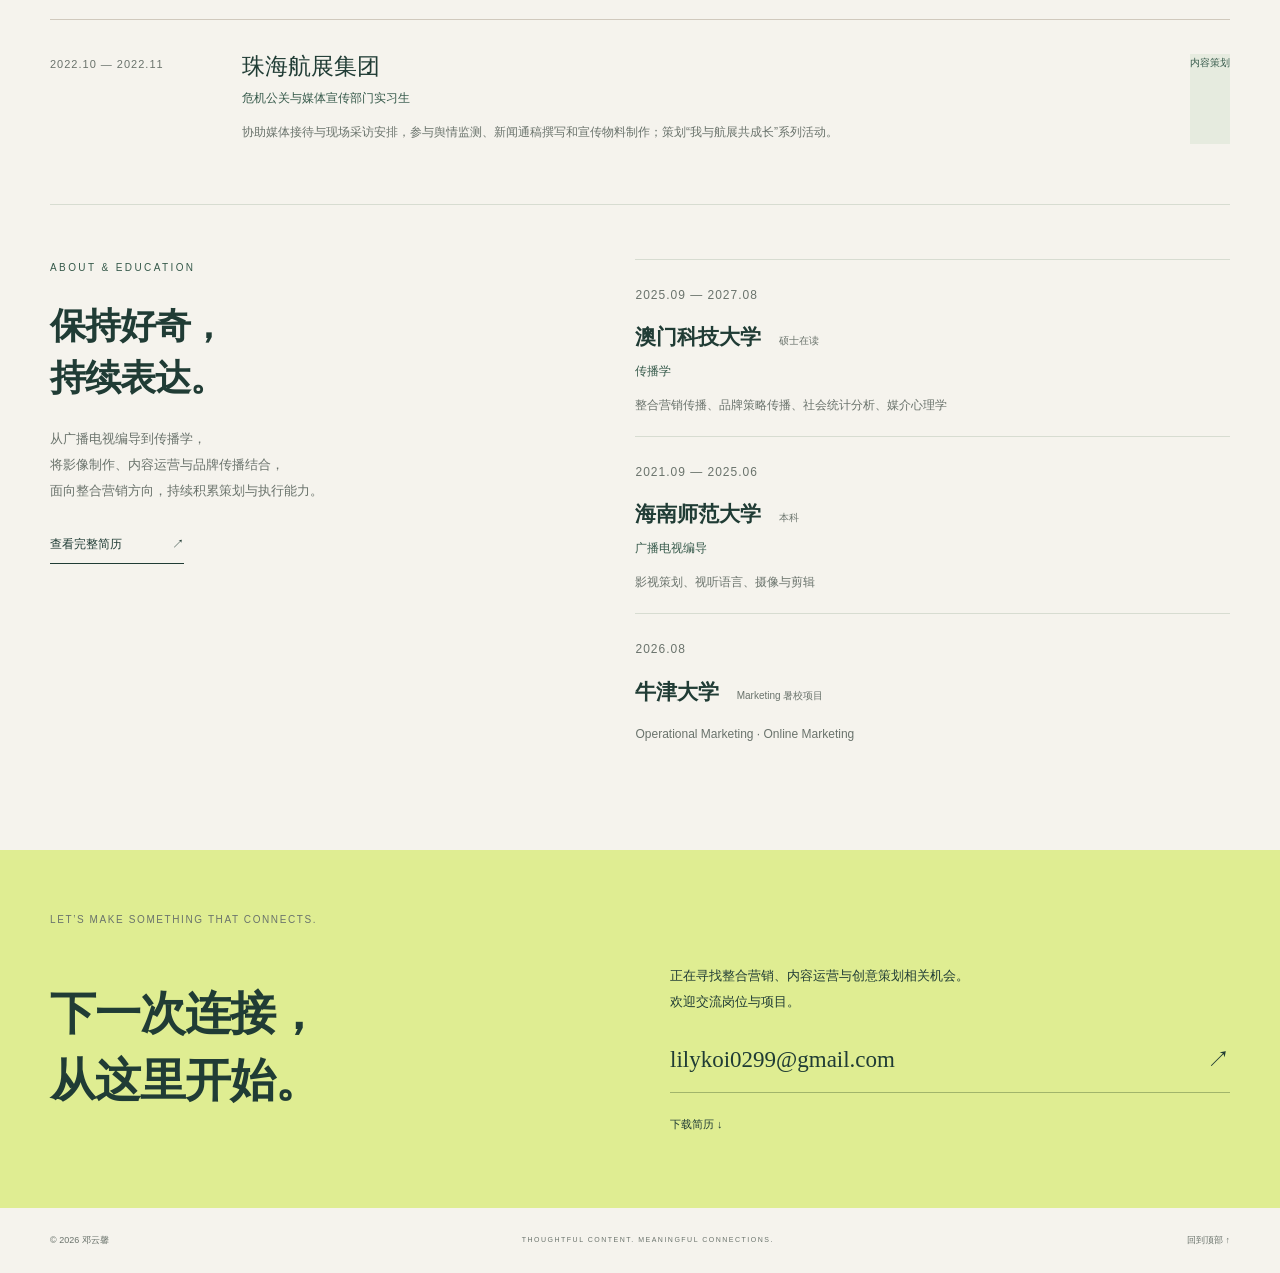
==== commit d15cfb4b: "Refocus portfolio for marketing roles with curated cases and media" ====
--- a/index.html
+++ b/index.html
@@ -1,79 +1,422 @@
 <!doctype html>
 <html lang="zh-CN">
-<head>
-  <meta charset="UTF-8">
-  <meta name="viewport" content="width=device-width, initial-scale=1">
-  <meta name="description" content="邓云馨的整合营销作品集，求职方向为内容运营与创意策划。展示 AI 辅助创作、品牌传播、活动统筹、影像制作与数据分析能力。">
-  <meta name="theme-color" content="#f7f4ee">
-  <title>邓云馨 · 整合营销与内容策划</title>
-  <link rel="stylesheet" href="assets/css/style.css">
-  <script src="assets/js/main.js" defer></script>
-</head>
-<body>
-  <a class="skip-link" href="#main">跳转至正文</a>
-  <header class="site-header wrap">
-    <a class="wordmark" href="#home" aria-label="邓云馨，返回首页">邓云馨<span>YUNXIN DENG</span></a>
-    <button class="menu-toggle" type="button" aria-expanded="false" aria-controls="navigation">菜单 <span aria-hidden="true">＋</span></button>
-    <nav id="navigation" aria-label="主导航"><a href="#work">精选项目</a><a href="#ai-lab">AI 创作</a><a href="#ai-skills">AI 技能</a><a href="#experience">实习经历</a><a href="#about">关于我</a><a href="#contact">联系 <span aria-hidden="true">↗</span></a></nav>
-  </header>
-  <main id="main">
-    <section id="home" class="hero wrap">
-      <div class="hero-copy">
-        <p class="eyebrow">INTEGRATED MARKETING · CONTENT · CREATIVE</p>
-        <h1>从创意到传播，<br>让内容有回响<span class="accent">。</span></h1>
-        <p class="intro">我是邓云馨，澳门科技大学传播学硕士在读。<br>关注整合营销，以内容策划连接品牌与受众，<br class="desktop-break">结合 AI 工具、影像制作与数据复盘推进内容落地。</p>
-        <p class="career-direction">求职意向 <span>整合营销 / 内容运营 / 创意策划</span></p><div class="hero-actions"><a class="button primary" href="#work">探索我的项目 <span>↗</span></a><a class="button" href="邓云馨个人简历(1).pdf" download>下载简历 <span>↓</span></a></div>
-      </div>
-      <div class="hero-art" aria-hidden="true"><div class="art-top">FROM INSIGHT<br>TO CREATIVE</div><span class="quote">“</span><div class="art-words">洞察<br>创意<br>传播</div><div class="art-line"></div><div class="art-caption">以内容连接品牌与受众<br>用 AI 辅助创意表达</div><span class="art-index">01 — ∞</span></div>
-    </section>
-    <div class="metrics wrap" aria-label="小红书宠物账号累计成果与专业方向"><div><strong>18<span>万</span></strong><p>小红书账号累计浏览</p></div><div><strong>1.2<span>万</span></strong><p>小红书账号累计点赞</p></div><p class="disciplines">AI 辅助创作 <i>/</i> 内容运营 <i>/</i> 营销策划</p></div>
-    <section id="ai-skills" class="section wrap ai-section" aria-labelledby="ai-heading">
-      <div class="section-heading"><div><p class="eyebrow">AI-ASSISTED CREATIVE WORK</p><h2 id="ai-heading">用 AI，把创意推进一步。</h2></div><p class="section-note">选题与文案 · 图片制作 · 视频字幕<br>将 AI 工具用于具体的内容创作环节</p></div>
-      <div class="ai-grid">
-        <article><span class="ai-number">01 / IDEATION</span><h3>选题与文案</h3><p class="tool-name">ChatGPT · 豆包</p><p>使用 AI 辅助选题构思与文案撰写，为内容策划提供思路与表达支持。</p><span class="skill-chip">内容策划</span><span class="skill-chip">文案创作</span></article>
-        <article><span class="ai-number">02 / VISUAL</span><h3>图片制作</h3><p class="tool-name">即梦 AI</p><p>使用即梦制作图片，将文字创意转化为可视化素材，辅助内容视觉表达；结合 GPT、豆包与 LibTV 推进 AI 视频创意制作。</p><span class="skill-chip">AI 生图</span><span class="skill-chip">视觉表达</span></article>
-        <article><span class="ai-number">03 / VIDEO</span><h3>视频字幕</h3><p class="tool-name">剪映 AI</p><p>使用剪映 AI 生成字幕，结合视频剪辑与后期包装，完成视频内容制作。</p><span class="skill-chip">AI 字幕</span><span class="skill-chip">视频制作</span></article>
-      </div>
-    </section>
-    <section id="work" class="section wrap">
-      <div class="section-heading"><div><p class="eyebrow">SELECTED WORK</p><h2>从内容策划，到传播执行。</h2></div><p class="section-note">账号运营 · 品牌合作 · 媒体传播<br>用具体项目呈现策划与执行能力。</p></div>
-      <div class="projects project-entry-grid">
-        <a class="project project-entry" href="social-content.html"><div class="project-cover cover-social"><span class="cover-kicker">CONTENT / SOCIAL</span><span class="cover-title">关于宠物，<br>也关于陪伴。</span><span class="cover-bottom">策划 · 创作 · 运营</span><span class="cover-symbol">*</span><span class="entry-arrow">↗</span></div><div class="project-label"><span>01</span><p>内容运营 / 商业合作</p></div><h3>小红书宠物内容运营</h3><p>独立运营宠物账号，围绕宠物话题开展选题策划与内容创作，累计获得 18 万浏览、1.2 万点赞。</p><span class="entry-more">进入项目介绍 <b>↗</b></span></a>
-        <a class="project project-entry" href="documentary.html"><div class="project-cover cover-film"><span class="cover-kicker">DOCUMENTARY / CULTURE</span><span class="cover-title">让手艺留下，<br>让故事继续。</span><span class="cover-bottom">非遗 · 纪录 · 传播</span><span class="film-frame"></span><span class="entry-arrow">↗</span></div><div class="project-label"><span>02</span><p>影像叙事 / 非遗记录</p></div><h3>非遗纪录片策划与导演</h3><p>参与湖南望城皮影戏、海南保亭蓝染与海南黎陶相关纪录片创作。</p><span class="entry-more">进入项目介绍 <b>↗</b></span></a>
-        <a class="project project-entry" href="airshow.html"><div class="project-cover cover-media"><span class="cover-kicker">MEDIA / COMMUNICATION</span><span class="cover-title">走进现场，<br>连接更多视角。</span><span class="cover-bottom">媒体 · 采编 · 传播</span><span class="orbit"></span><span class="entry-arrow">↗</span></div><div class="project-label"><span>03</span><p>实习实践 / 媒体宣传</p></div><h3>中国航展媒体传播</h3><p>参与第十四届、第十五届中国航展媒体工作，涉及媒体接待、新闻整理、舆情监测与传播执行。</p><span class="entry-more">进入项目介绍 <b>↗</b></span></a>
-        <a class="project project-entry" href="reporter.html"><div class="project-cover cover-reporter"><span class="cover-kicker">NEWS / REPORTING</span><span class="cover-title">从现场出发，<br>把新闻讲清楚。</span><span class="cover-bottom">选题 · 采访 · 编辑 · 发布</span><span class="reporter-lines"></span><span class="entry-arrow">↗</span></div><div class="project-label"><span>04</span><p>融媒体实践 / 新闻采编</p></div><h3>珠海传媒集团 · 实习记者</h3><p>参与新闻选题、采访调研、稿件撰写与短视频制作，署名作品发布于官方视频号。</p><span class="entry-more">进入项目介绍 <b>↗</b></span></a>
-        <a class="project project-entry" href="tea-boy.html"><div class="project-cover cover-tea tea-cover"><div class="tea-front-crop"><img src="assets/images/tea-boy-turnaround.webp" alt="茶煲仔原创 IP 角色形象" loading="lazy"></div><span class="cover-kicker">IP DESIGN / MACAU CULTURE</span><span class="entry-arrow">↗</span></div><div class="project-label"><span>05</span><p>个人原创 / IP 视觉设计</p></div><h3>「茶煲仔」澳门凉茶文化主题 IP</h3><p>以澳门凉茶文化为灵感，构建原创角色、视觉系统与内容延展方案。</p><span class="entry-more">进入项目介绍 <b>↗</b></span></a>
-      </div>
-    </section>
-
-    <section id="ai-lab" class="section wrap ai-lab-section" aria-labelledby="ai-lab-heading">
-      <div class="section-heading"><div><p class="eyebrow">AI CREATIVE LAB</p><h2 id="ai-lab-heading">从脚本到成片，让 AI 参与创作。</h2></div><p class="section-note">独立策划 · 脚本撰写 · AI 生成 · 后期剪辑</p></div>
-      <div class="ai-project-grid">
-        <article class="ai-project-card"><div class="ai-project-cover ai-cover-hema"><span>COMMERCIAL VIDEO</span><strong>盒马<br>AI 创意广告</strong><small>脚本撰写 / AI 生成 / 后期剪辑</small></div><div class="ai-project-body"><p class="ai-project-index">01 / END-TO-END PRODUCTION</p><h3>盒马 AI 小广告</h3><p>独立负责从脚本构思与撰写、AI 画面生成到后期剪辑的完整制作流程，将创意转化为可观看的视频成片。</p><p class="ai-tools">核心能力：创意脚本 · AI 视频生成 · 视频剪辑</p><p class="ai-disclaimer">项目展示前将根据合作约定确认品牌名称及成片公开权限。</p></div></article>
-        <article class="ai-project-card"><div class="ai-project-cover ai-cover-show"><span>AI VIDEO EXPERIMENT</span><strong>AI 选秀<br>创意短片</strong><small>从 0 到 1 独立策划</small></div><div class="ai-project-body"><p class="ai-project-index">02 / ORIGINAL CONCEPT</p><h3>AI 选秀视频</h3><p>从零开始完成创意策划，结合 GPT、豆包、即梦与 LibTV 等工具推进创意构思和视频制作，探索 AI 工具在短视频叙事中的协作方式。</p><p class="ai-tools">工具：GPT · 豆包 · 即梦 · LibTV</p></div></article>
-      </div>
-    </section>
-    <section id="visual-work" class="section wrap visual-section" aria-labelledby="visual-heading">
-      <div class="section-heading"><div><p class="eyebrow">PRODUCTION & VISUAL PORTFOLIO</p><h2 id="visual-heading">创意落地，也能亲自执行。</h2></div><span class="section-note">摄影 · 短片 · 幕后记录</span></div>
-      <div class="production-note"><span class="eyebrow">STUDENT SHORT FILM</span><div><h3>学生短片项目 · 制片与剧照拍摄</h3><p>负责拍摄排程、场地协调及现场后勤，统筹剧组沟通与进度管控，并承担剧照及幕后花絮拍摄。将活动统筹、资源协调与内容制作落实到现场执行。</p></div></div>
-      <div class="visual-grid">
-        <figure class="visual-entry"><a href="photography.html" aria-label="进入棚拍摄影独立作品页"><img src="assets/images/portrait.webp" alt="作品集中的棚拍人像摄影，模特站在摄影棚中" width="756" height="1009" loading="lazy"></a><figcaption><span>01 / PHOTOGRAPHY</span><h3>棚拍人像摄影</h3><p>佳能 EOS R8 · 单灯与柔光箱<br>构图、布光与视觉表达</p></figcaption></figure>
-        <figure class="visual-entry"><a href="student-film.html" aria-label="进入学生短片独立作品页"><img src="assets/images/film-still.webp" alt="学生短片剧照，人物站在河岸边，远处是建筑与山景" width="1200" height="800" loading="lazy"></a><figcaption><span>02 / FILM STILLS</span><h3>学生短片剧照</h3><p>场景氛围与人物叙事<br>影像内容制作</p></figcaption></figure>
-        <figure class="visual-entry"><a href="behind-scenes.html" aria-label="进入幕后拍摄独立作品页"><img src="assets/images/behind-scenes.webp" alt="拍摄现场的幕后照片，剧组在车辆旁使用拍摄设备" width="1134" height="756" loading="lazy"></a><figcaption><span>03 / BEHIND THE SCENES</span><h3>幕后与现场记录</h3><p>剧组协作与现场观察<br>幕后花絮拍摄</p></figcaption></figure>
-      </div>
-    </section>
-    <section id="experience" class="section experience-section"><div class="wrap"><div class="section-heading"><div><p class="eyebrow">EXPERIENCE</p><h2>在真实的现场成长。</h2></div><p class="section-note">内容生产、公众号运营与传播执行</p></div>
-      <div class="timeline">
-        <article class="experience"><p class="date">2024.10 — 2025.12</p><div><h3>珠海航展集团</h3><p class="role">危机公关与媒体宣传部门实习生</p><p>参与媒体对接、采访统筹、新闻报道整理及公司微信公众号运营；协助舆情监测、媒体沟通与危机公关应对，参与新闻通稿、宣传物料及应对口径撰写，为品牌传播与舆情管理提供支持。</p></div><span class="experience-tag">媒体传播</span></article>
-        <article class="experience"><p class="date">2024.07 — 2024.09</p><div><h3>珠海传媒集团有限责任公司</h3><p class="role">记者实习生</p><p>在融媒体中心参与残运会、领导人访问等活动报道跟进，开展桌面研究与选题策划，独立完成文稿和线下采访调研；参与珠海电视台新闻剪辑及“珠海特区报”新媒体短视频制作，署名作品发布于官方视频号，协助微信公众号内容编辑、排版及推送。</p></div><span class="experience-tag">新闻采编</span></article>
-        <article class="experience"><p class="date">2023.07 — 2023.08</p><div><h3>珠海辛朵瑞拉摄影有限公司</h3><p class="role">摄影助理</p><p>沟通顾客拍摄需求并推进拍摄计划，协助摄影师完成布光与灯光布置，参与照片后期制作，积累摄影执行与视觉内容创作经验。</p></div><span class="experience-tag">摄影制作</span></article>
-        <article class="experience"><p class="date">2022.10 — 2022.11</p><div><h3>珠海航展集团</h3><p class="role">危机公关与媒体宣传部门实习生</p><p>协助媒体接待与现场采访安排，参与舆情监测、新闻通稿撰写和宣传物料制作；策划“我与航展共成长”系列活动。</p></div><span class="experience-tag">内容策划</span></article>
-      </div>
-    </div></section>
-    <section id="about" class="section wrap about"><div class="about-intro"><p class="eyebrow">ABOUT & EDUCATION</p><h2>保持好奇，<br>持续表达。</h2><p>从广播电视编导到传播学，<br>将影像制作、内容运营与品牌传播结合，<br>面向整合营销方向，持续积累策划与执行能力。</p><a class="text-link" href="邓云馨个人简历(1).pdf" target="_blank" rel="noopener">查看完整简历 <span>↗</span></a></div><div class="education"><article><p class="date">2025.09 — 2027.08</p><h3>澳门科技大学 <span>硕士在读</span></h3><p class="role">传播学</p><p>整合营销传播、品牌策略传播、社会统计分析、媒介心理学</p></article><article><p class="date">2021.09 — 2025.06</p><h3>海南师范大学 <span>本科</span></h3><p class="role">广播电视编导</p><p>影视策划、视听语言、摄像与剪辑</p></article><article><p class="date">2026.08</p><h3>牛津大学 <span>Marketing 暑校项目</span></h3><p>Operational Marketing · Online Marketing</p></article></div></section>
-    <section class="skills wrap" aria-labelledby="skills-heading"><div class="section-heading"><div><p class="eyebrow">TOOLKIT</p><h2 id="skills-heading">面向营销场景的专业能力。</h2></div></div><div class="skill-grid"><article><span>01 / RESEARCH</span><h3>调研与受众洞察</h3><p>桌面研究、定性访谈、定量问卷、访谈提纲、线上与线下调研、结构化信息整理</p></article><article><span>02 / CONTENT</span><h3>运营与传播策划</h3><p>选题与文案、微信公众号编辑排版及推送、小红书运营、品牌 brief 对接、活动策划与媒体沟通</p></article><article><span>03 / DATA</span><h3>数据分析与复盘</h3><p>Excel、PPT、SPSS、Tableau、爱图说、文档写作与数据可视化</p></article><article><span>04 / CREATION</span><h3>影像与设计</h3><p>Premiere、剪映、Photoshop、Canva；相机拍摄、布光、剪辑、调色与包装；具备 Lightroom、达芬奇基础使用经验</p></article></div></section>
-    <section id="contact" class="contact-section"><div class="wrap contact"><div><p class="eyebrow">LET’S CONNECT</p><h2>一起把好故事，<br>讲给更多人。</h2><p>正在关注整合营销、内容运营与策划方向的机会，欢迎联系。</p></div><a class="contact-link" href="mailto:lilykoi0299@gmail.com">lilykoi0299@gmail.com <span>↗</span></a></div></section>
-  </main>
-  <footer class="wrap footer"><p>© <span id="year">2026</span> 邓云馨</p><p>整合营销 · 内容运营 · 创意策划</p><a href="#home">回到顶部 ↑</a></footer>
-</body>
+  <head>
+    <meta charset="UTF-8" />
+    <meta name="viewport" content="width=device-width,initial-scale=1" />
+    <meta name="theme-color" content="#f5f3ed" />
+    <meta
+      name="description"
+      content="邓云馨的 Marketing 求职作品集：内容运营、文化内容、媒体传播、原创 IP 与 AI 视频创意。"
+    />
+    <title>邓云馨 · Marketing & Creative Portfolio</title>
+    <link rel="stylesheet" href="assets/css/style.css" />
+    <link rel="stylesheet" href="assets/css/marketing-theme.css" />
+    <link rel="stylesheet" href="assets/css/marketing-home.css" />
+    <script src="assets/js/main.js" defer></script>
+  </head>
+  <body class="marketing-home">
+    <a class="skip-link" href="#main">跳转至正文</a>
+    <header class="site-header wrap">
+      <a class="wordmark" href="#home" aria-label="邓云馨，返回首页"
+        >邓云馨<span>YUNXIN DENG<br />MARKETING PORTFOLIO</span></a
+      ><button
+        class="menu-toggle"
+        type="button"
+        aria-expanded="false"
+        aria-controls="navigation"
+      >
+        菜单 <span aria-hidden="true">＋</span>
+      </button>
+      <nav id="navigation" aria-label="主导航">
+        <a href="#work">精选案例</a><a href="#ai-lab">AI 创作</a
+        ><a href="#experience">经历与背景</a><a href="#contact">联系我 ↗</a>
+      </nav>
+    </header>
+    <main id="main">
+      <section id="home" class="m-hero wrap">
+        <div class="m-hero-copy">
+          <p class="m-kicker">
+            <span class="status-dot"></span> OPEN TO MARKETING OPPORTUNITIES
+          </p>
+          <h1>
+            让好内容，<br />成为品牌的<br /><em>连接。</em
+            ><span class="hero-asterisk" aria-hidden="true">✳</span>
+          </h1>
+          <p class="m-hero-intro">
+            我是邓云馨，传播学硕士在读。<br />从受众与文化洞察出发，把想法变成<br
+              class="desktop-break"
+            />可发布、可传播、可复盘的内容。
+          </p>
+          <div class="role-line">
+            整合营销 <span>/</span> 内容运营 <span>/</span> 创意策划
+          </div>
+          <div class="hero-actions">
+            <a class="button primary" href="#work"
+              >查看精选案例 <span>↓</span></a
+            ><a class="button" href="assets/documents/resume.pdf" download
+              >下载简历 <span>↗</span></a
+            >
+          </div>
+        </div>
+        <div class="hero-board">
+          <div class="board-header">
+            <span>A FEW THINGS I MAKE</span><span>01 — 03</span>
+          </div>
+          <div class="board-main">
+            <img
+              class=""
+              src="assets/images/marketing/tea-world.webp"
+              alt="茶煲仔原创文化 IP 设计与视觉应用"
+              loading="eager"
+            /><span class="board-tag">文化洞察 → 原创 IP</span>
+          </div>
+          <div class="board-strip">
+            <div>
+              <img
+                class=""
+                src="assets/images/marketing/film-scene.webp"
+                alt="学生短片中的场景与人物"
+                loading="eager"
+              /><span>STORYTELLING</span>
+            </div>
+            <div>
+              <img
+                class=""
+                src="assets/images/marketing/ai-trainee.jpg"
+                alt="AI 选秀创意视频画面"
+                loading="eager"
+              /><span>AI EXPLORATION</span>
+            </div>
+          </div>
+          <div class="board-footer">
+            <span>从一个想法，到一次表达。</span
+            ><span>CONTENT × CULTURE × CREATIVE</span>
+          </div>
+        </div>
+      </section>
+      <section class="proof-strip wrap" aria-label="内容运营成果">
+        <p>先用作品说话。<span>SELECTED EVIDENCE</span></p>
+        <div>
+          <strong>18<span>万</span></strong
+          ><span>小红书累计浏览</span>
+        </div>
+        <div>
+          <strong>1.2<span>万</span></strong
+          ><span>小红书累计点赞</span>
+        </div>
+        <div><strong>7,758</strong><span>Threads 首帖 24h 观看</span></div>
+      </section>
+      <section id="work" class="m-section wrap" aria-labelledby="work-title">
+        <div class="m-section-heading">
+          <div>
+            <p class="m-kicker">01 / SELECTED CASES</p>
+            <h2 id="work-title">有想法，也有落地。</h2>
+          </div>
+          <p>从内容运营到传播执行，<br />四个案例，呈现不同侧面的实践。</p>
+        </div>
+        <div class="case-grid">
+          <a class="case-card" href="social-content.html"
+            ><div class="case-cover">
+              <div class="social-art">
+                <span class="art-label">SOCIAL CONTENT / REAL RESPONSE</span
+                ><strong>18<span>万</span></strong>
+                <p>从日常选题，走向真实互动。</p>
+                <div class="social-art-bottom">
+                  <span>小红书累计浏览</span><span>1.2 万累计点赞 ↗</span>
+                </div>
+                <div class="social-rings" aria-hidden="true"></div>
+              </div>
+              <span class="case-open" aria-hidden="true">↗</span>
+            </div>
+            <div class="case-topline">
+              <span>01 / SOCIAL MEDIA</span><span>内容运营 · 品牌合作</span>
+            </div>
+            <h3>把宠物日常，变成持续被喜欢的内容。</h3>
+            <p>
+              独立运营小红书宠物账号，完成选题、创作与品牌合作；将高互动内容适配到
+              Threads，继续验证传播反馈。
+            </p>
+            <span class="case-cta">查看案例 <b>↗</b></span></a
+          ><a class="case-card" href="documentary.html#portrait-documentary"
+            ><div class="case-cover">
+              <img
+                src="assets/images/calligraphy-poster.jpg"
+                alt="人物纪录片《书法之于我》画面"
+                loading="lazy"
+              /><span class="cover-caption">CULTURE IN MOTION</span
+              ><span class="watch-pill">▶ 观看作品 · 05:29</span
+              ><span class="case-open" aria-hidden="true">↗</span>
+            </div>
+            <div class="case-topline">
+              <span>02 / DOCUMENTARY</span><span>文化内容 · 影像叙事</span>
+            </div>
+            <h3>非遗纪录片策划与导演</h3>
+            <p>
+              从地方手艺到人物故事，用选题、叙事与现场拍摄呈现文化。含人物纪录片《书法之于我》完整视频。
+            </p>
+            <span class="case-cta">观看纪录片 <b>↗</b></span></a
+          ><a class="case-card" href="airshow.html"
+            ><div class="case-cover">
+              <img
+                class=""
+                src="assets/images/marketing/airshow-flight.webp"
+                alt="航展飞行表演的彩色航迹"
+                loading="lazy"
+              /><span class="cover-caption"
+                >ON THE GROUND.<br />IN THE CONVERSATION.</span
+              ><span class="case-open" aria-hidden="true">↗</span>
+            </div>
+            <div class="case-topline">
+              <span>03 / EVENT COMMUNICATION</span
+              ><span>媒体沟通 · 活动执行</span>
+            </div>
+            <h3>走进中国航展，把传播落到现场。</h3>
+            <p>
+              参与两届航展媒体宣传工作，连接媒体接待、采访协调、内容整理与传播复盘。
+            </p>
+            <span class="case-cta">查看案例 <b>↗</b></span></a
+          ><a class="case-card" href="tea-boy.html"
+            ><div class="case-cover">
+              <img
+                class="contain"
+                src="assets/images/marketing/tea-world.webp"
+                alt="茶煲仔原创角色、凉茶铺与应用设计"
+                loading="lazy"
+              /><span class="ip-stamp">ORIGINAL<br />IP CONCEPT</span
+              ><span class="case-open" aria-hidden="true">↗</span>
+            </div>
+            <div class="case-topline">
+              <span>04 / CULTURAL IP</span><span>文化洞察 · 创意表达</span>
+            </div>
+            <h3>茶煲仔：让澳门凉茶文化更亲近。</h3>
+            <p>
+              把地方文化与年轻人的情绪连接，延展为原创角色、品牌视觉和内容场景。个人原创
+              IP 概念设计。
+            </p>
+            <span class="case-cta">查看案例 <b>↗</b></span></a
+          >
+        </div>
+      </section>
+      <section id="ai-lab" class="ai-feature">
+        <div class="wrap ai-feature-grid">
+          <div class="ai-feature-copy">
+            <p class="m-kicker">02 / CREATIVE EXPLORATION</p>
+            <h2>用 AI，<br />把创意拍出来。</h2>
+            <p>
+              从分镜脚本到画面生成与剪辑，<br />探索产品信息、人物设定与短视频叙事的表达。
+            </p>
+            <div class="pill-row">
+              <span>分镜脚本</span><span>AI 生成</span><span>后期剪辑</span>
+            </div>
+            <a class="button primary" href="ai-creative.html"
+              >进入 AI 作品集 <span>↗</span></a
+            ><small>创意练习与作品展示，不代表品牌官方投放。</small>
+          </div>
+          <div class="ai-preview-grid">
+            <a href="ai-creative.html#hema" class="phone-preview"
+              ><img
+                class=""
+                src="assets/images/marketing/ai-hema-story.jpg"
+                alt="盒马主题 AI 创意广告画面"
+                loading="lazy"
+              /><span>01 / 产品创意广告 <b>▶</b></span></a
+            ><a href="ai-creative.html#trainee" class="phone-preview"
+              ><img
+                class=""
+                src="assets/images/marketing/ai-trainee.jpg"
+                alt="AI 练习生选秀视频画面"
+                loading="lazy"
+              /><span>02 / AI 选秀视频 <b>▶</b></span></a
+            >
+          </div>
+        </div>
+      </section>
+      <section
+        id="visual-work"
+        class="m-section wrap"
+        aria-labelledby="visual-title"
+      >
+        <div class="m-section-heading">
+          <div>
+            <p class="m-kicker">03 / PRODUCTION SKILLS</p>
+            <h2 id="visual-title">也能走到镜头背后。</h2>
+          </div>
+          <p>用采编、摄影与制作能力，<br />把策划推进到具体内容。</p>
+        </div>
+        <div class="visual-card-grid">
+          <a class="visual-card" href="reporter.html"
+            ><img
+              class=""
+              src="assets/images/marketing/newsroom.webp"
+              alt="融媒体新闻采编"
+              loading="lazy"
+            /><span>采访、稿件与视频号内容</span>
+            <h3>融媒体新闻采编 <b>↗</b></h3></a
+          ><a class="visual-card" href="photography.html"
+            ><img
+              class=""
+              src="assets/images/marketing/portrait-outdoor.webp"
+              alt="摄影与视觉表达"
+              loading="lazy"
+            /><span>棚拍布光、构图与后期</span>
+            <h3>摄影与视觉表达 <b>↗</b></h3></a
+          ><a class="visual-card" href="student-film.html"
+            ><img
+              class=""
+              src="assets/images/marketing/film-scene.webp"
+              alt="学生短片制作"
+              loading="lazy"
+            /><span>制片统筹、剧照与现场协作</span>
+            <h3>学生短片制作 <b>↗</b></h3></a
+          >
+        </div>
+        <a class="subtle-link" href="behind-scenes.html"
+          >更多幕后与现场记录 ↗</a
+        >
+      </section>
+      <section id="ai-skills" class="capability-band">
+        <div class="wrap">
+          <p class="m-kicker">HOW I WORK</p>
+          <div class="capability-grid">
+            <article>
+              <span>01 / UNDERSTAND</span>
+              <h3>先理解受众</h3>
+              <p>桌面研究、访谈与平台反馈，寻找内容切入点。</p>
+              <small>调研 · 受众洞察 · 选题</small>
+            </article>
+            <article>
+              <span>02 / CREATE</span>
+              <h3>再组织表达</h3>
+              <p>把产品与文化信息，转化为文案、视觉与影像。</p>
+              <small>脚本 · AI 创作 · 影像制作</small>
+            </article>
+            <article>
+              <span>03 / LEARN</span>
+              <h3>持续观察反馈</h3>
+              <p>结合数据与实际执行，复盘内容和传播方式。</p>
+              <small>Excel · SPSS · Tableau</small>
+            </article>
+          </div>
+        </div>
+      </section>
+      <section class="section experience-section" id="experience">
+        <div class="wrap">
+          <div class="section-heading">
+            <div>
+              <p class="eyebrow">EXPERIENCE</p>
+              <h2>在真实的现场成长。</h2>
+            </div>
+            <p class="section-note">内容生产、公众号运营与传播执行</p>
+          </div>
+          <div class="timeline">
+            <article class="experience">
+              <p class="date">2024.10 — 2025.12</p>
+              <div>
+                <h3>珠海航展集团</h3>
+                <p class="role">危机公关与媒体宣传部门实习生</p>
+                <p>
+                  参与媒体对接、采访统筹、新闻报道整理及公司微信公众号运营；协助舆情监测、媒体沟通与危机公关应对，参与新闻通稿、宣传物料及应对口径撰写，为品牌传播与舆情管理提供支持。
+                </p>
+              </div>
+              <span class="experience-tag">媒体传播</span>
+            </article>
+            <article class="experience">
+              <p class="date">2024.07 — 2024.09</p>
+              <div>
+                <h3>珠海传媒集团有限责任公司</h3>
+                <p class="role">记者实习生</p>
+                <p>
+                  在融媒体中心参与残运会、领导人访问等活动报道跟进，开展桌面研究与选题策划，独立完成文稿和线下采访调研；参与珠海电视台新闻剪辑及“珠海特区报”新媒体短视频制作，署名作品发布于官方视频号，协助微信公众号内容编辑、排版及推送。
+                </p>
+              </div>
+              <span class="experience-tag">新闻采编</span>
+            </article>
+            <article class="experience">
+              <p class="date">2023.07 — 2023.08</p>
+              <div>
+                <h3>珠海辛朵瑞拉摄影有限公司</h3>
+                <p class="role">摄影助理</p>
+                <p>
+                  沟通顾客拍摄需求并推进拍摄计划，协助摄影师完成布光与灯光布置，参与照片后期制作，积累摄影执行与视觉内容创作经验。
+                </p>
+              </div>
+              <span class="experience-tag">摄影制作</span>
+            </article>
+            <article class="experience">
+              <p class="date">2022.10 — 2022.11</p>
+              <div>
+                <h3>珠海航展集团</h3>
+                <p class="role">危机公关与媒体宣传部门实习生</p>
+                <p>
+                  协助媒体接待与现场采访安排，参与舆情监测、新闻通稿撰写和宣传物料制作；策划“我与航展共成长”系列活动。
+                </p>
+              </div>
+              <span class="experience-tag">内容策划</span>
+            </article>
+          </div>
+        </div>
+      </section>
+      <section class="section wrap about" id="about">
+        <div class="about-intro">
+          <p class="eyebrow">ABOUT &amp; EDUCATION</p>
+          <h2>保持好奇，<br />持续表达。</h2>
+          <p>
+            从广播电视编导到传播学，<br />将影像制作、内容运营与品牌传播结合，<br />面向整合营销方向，持续积累策划与执行能力。
+          </p>
+          <a
+            class="text-link"
+            href="assets/documents/resume.pdf"
+            rel="noopener"
+            target="_blank"
+            >查看完整简历 <span>↗</span></a
+          >
+        </div>
+        <div class="education">
+          <article>
+            <p class="date">2025.09 — 2027.08</p>
+            <h3>澳门科技大学 <span>硕士在读</span></h3>
+            <p class="role">传播学</p>
+            <p>整合营销传播、品牌策略传播、社会统计分析、媒介心理学</p>
+          </article>
+          <article>
+            <p class="date">2021.09 — 2025.06</p>
+            <h3>海南师范大学 <span>本科</span></h3>
+            <p class="role">广播电视编导</p>
+            <p>影视策划、视听语言、摄像与剪辑</p>
+          </article>
+          <article>
+            <p class="date">2026.08</p>
+            <h3>牛津大学 <span>Marketing 暑校项目</span></h3>
+            <p>Operational Marketing · Online Marketing</p>
+          </article>
+        </div>
+      </section>
+      <section id="contact" class="m-contact">
+        <div class="wrap">
+          <p class="m-kicker">LET’S MAKE SOMETHING THAT CONNECTS.</p>
+          <div class="contact-grid">
+            <h2>下一次连接，<br />从这里开始。</h2>
+            <div>
+              <p>
+                正在寻找整合营销、内容运营与创意策划相关机会。<br />欢迎交流岗位与项目。
+              </p>
+              <a href="mailto:lilykoi0299@gmail.com"
+                >lilykoi0299@gmail.com <span>↗</span></a
+              ><a
+                class="resume-small"
+                href="assets/documents/resume.pdf"
+                download
+                >下载简历 ↓</a
+              >
+            </div>
+          </div>
+        </div>
+      </section>
+    </main>
+    <footer class="wrap footer">
+      <p>© <span id="year">2026</span> 邓云馨</p>
+      <p>THOUGHTFUL CONTENT. MEANINGFUL CONNECTIONS.</p>
+      <a href="#home">回到顶部 ↑</a>
+    </footer>
+  </body>
 </html>
--- a/assets/css/style.css
+++ b/assets/css/style.css
@@ -1,69 +1,1448 @@
 @charset "UTF-8";
-:root{--paper:#f7f4ee;--ink:#242321;--muted:#716c67;--accent:#722f3c;--line:#d7d1c8;--serif:"Songti SC","STSong","Noto Serif CJK SC",serif;--sans:-apple-system,BlinkMacSystemFont,"Segoe UI","PingFang SC","Microsoft YaHei",sans-serif}*{box-sizing:border-box}html{scroll-behavior:smooth;scroll-padding-top:30px}body{margin:0;background:var(--paper);color:var(--ink);font-family:var(--sans);font-size:15px;line-height:1.85}a{color:inherit;text-decoration:none}button{font:inherit}::selection{background:#e4c4c9}a:focus-visible,button:focus-visible,summary:focus-visible{outline:2px solid var(--accent);outline-offset:6px}.wrap{width:min(1180px,calc(100% - 96px));margin-inline:auto}.skip-link{position:fixed;top:-100px;left:20px;padding:10px;background:var(--ink);color:white;z-index:10}.skip-link:focus{top:10px}.site-header{display:flex;align-items:center;justify-content:space-between;min-height:102px;border-bottom:1px solid var(--line)}.wordmark{display:flex;align-items:center;gap:20px;font-family:var(--serif);font-size:25px;font-weight:700;letter-spacing:3px}.wordmark span{font-family:var(--sans);font-size:10px;font-weight:400;letter-spacing:2px;color:var(--muted)}nav{display:flex;gap:36px;font-size:13px}nav a:hover,.text-link:hover{color:var(--accent)}.menu-toggle{display:none}.hero{display:grid;grid-template-columns:1.5fr 1fr;gap:65px;align-items:center;padding-block:80px 74px}.eyebrow{font-size:10px;font-weight:500;letter-spacing:2.4px;color:var(--accent);margin:0 0 23px}.hero h1{font-family:var(--serif);font-size:clamp(38px,4.3vw,62px);line-height:1.4;letter-spacing:-1.5px;margin:0 0 27px;font-weight:700}.accent{color:var(--accent)}.intro{font-size:15px;color:var(--muted);line-height:2.1}.hero-actions{display:flex;gap:14px;margin-top:30px}.button{display:inline-flex;justify-content:space-between;align-items:center;gap:30px;border:1px solid var(--accent);padding:10px 22px;font-size:13px;color:var(--accent);transition:background .2s,transform .2s}.button:hover{background:#eadfe0;transform:translateY(-2px)}.button.primary{background:var(--accent);color:var(--paper)}.button.primary:hover{background:#57232d}.hero-art{height:390px;background:#e9e3d9;position:relative;overflow:hidden;color:var(--accent)}.art-top{position:absolute;top:24px;left:28px;font-size:9px;letter-spacing:2px;line-height:1.7}.quote{position:absolute;font-family:Georgia,serif;font-size:300px;line-height:1;top:48px;left:14px}.art-words{position:absolute;top:0;right:0;background:var(--accent);color:var(--paper);width:95px;height:225px;text-align:center;padding-top:65px;font-family:var(--serif);letter-spacing:5px;line-height:2.4}.art-line{position:absolute;width:310px;height:310px;border:1px solid #b9a99e;border-radius:50%;left:95px;top:125px}.art-line:after{content:"";position:absolute;inset:25px;border:1px solid #b9a99e;border-radius:50%}.art-caption{position:absolute;bottom:40px;left:28px;font-family:var(--serif);font-size:17px;line-height:1.8;background:#e9e3d9;padding:5px 18px 5px 0}.art-index{position:absolute;right:24px;bottom:24px;font-size:10px;letter-spacing:2px}.metrics{display:grid;grid-template-columns:1fr 1fr 1.5fr;align-items:center;border-block:1px solid var(--line);padding-block:22px}.metrics>div{padding-left:25px;border-left:1px solid var(--line)}.metrics>div:first-child{padding-left:0;border-left:0}.metrics strong{font-family:Georgia,var(--serif);font-size:38px;font-weight:400;line-height:1.1}.metrics strong span{font-family:var(--serif);font-size:23px;margin-left:4px}.metrics p{font-size:11px;color:var(--muted);margin:8px 0 0}.metrics .disciplines{font-size:13px;text-align:right;letter-spacing:1px;color:var(--ink)}.disciplines i{font-style:normal;color:#aaa;margin:0 12px}.section{padding-block:84px}.section-heading{display:flex;justify-content:space-between;align-items:end;gap:30px;margin-bottom:35px}.section-heading .eyebrow{margin-bottom:11px}h2{font-family:var(--serif);font-size:34px;line-height:1.5;margin:0;letter-spacing:1px}.section-note{font-size:12px;color:var(--muted);margin:0;line-height:1.9}.projects{display:grid;grid-template-columns:repeat(3,minmax(0,1fr));gap:28px}.project-cover{aspect-ratio:1.35;position:relative;overflow:hidden;padding:22px;color:var(--paper);display:flex;flex-direction:column;justify-content:space-between}.cover-kicker{font-size:8px;letter-spacing:1.7px;position:relative;z-index:1}.cover-title{font-family:var(--serif);font-size:31px;line-height:1.5;position:relative;z-index:1}.cover-bottom{font-size:10px;letter-spacing:3px;position:relative;z-index:1}.cover-social{background:#793f46}.cover-symbol{position:absolute;right:-4px;bottom:-95px;font:310px Georgia;color:#b37e80;line-height:1}.cover-film{background:#354b53}.film-frame{position:absolute;width:150px;height:190px;border:1px solid #75878a;right:-12px;top:28px;transform:rotate(15deg)}.film-frame:after{content:"";position:absolute;inset:12px;border:1px solid #75878a}.cover-media{background:#b9aa90;color:#302e29}.orbit{position:absolute;width:240px;height:240px;border:1px solid #e4dccd;border-radius:50%;right:-130px;bottom:-80px}.orbit:after{content:"";position:absolute;inset:20px;border:1px solid #e4dccd;border-radius:50%}.project-label{display:flex;align-items:center;gap:13px;margin-top:20px}.project-label>span{font:27px Georgia;color:var(--accent);border-right:1px solid var(--line);padding-right:13px}.project-label p{font-size:10px;letter-spacing:1px;color:var(--muted);margin:0}.project h3{font-family:var(--serif);font-size:21px;margin:8px 0 12px}.project>p{color:var(--muted);font-size:13px;margin:0 0 18px;line-height:2}details{border-block:1px solid var(--line);font-size:12px}summary{list-style:none;cursor:pointer;padding:12px 0;display:flex;justify-content:space-between;color:var(--accent)}summary::-webkit-details-marker{display:none}details[open] summary span{transform:rotate(45deg)}.case-content{padding:0 0 18px}.case-content h4{font-size:12px;margin:12px 0 4px}.case-content p{color:var(--muted);margin:0;line-height:2}.experience-section{background:#eeebe4}.experience{display:grid;grid-template-columns:190px 1fr 90px;gap:28px;padding:30px 0;border-top:1px solid #d0c9bd}.date{font-size:11px;color:var(--muted);letter-spacing:1px;margin:4px 0 12px}.experience h3,.education h3{font-size:19px;font-family:var(--serif);margin:0 0 3px}.role{font-size:12px;color:var(--accent);margin:0 0 12px}.experience div>p:last-child{color:var(--muted);font-size:13px;margin:0;max-width:660px}.experience-tag{font-size:10px;color:var(--muted);justify-self:end;margin-top:4px}.about{display:grid;grid-template-columns:1fr 1.2fr;gap:90px}.about h2{font-size:43px}.about-intro>p:not(.eyebrow){color:var(--muted);font-size:13px;line-height:2.2;margin:22px 0}.text-link{font-size:12px;display:inline-flex;gap:50px;border-bottom:1px solid var(--ink);padding-block:7px}.education article{border-top:1px solid var(--line);padding:20px 0}.education h3 span{font-family:var(--sans);font-size:10px;font-weight:400;color:var(--muted);margin-left:12px}.education article>p:last-child{font-size:12px;color:var(--muted);margin-bottom:0}.skills{padding-bottom:86px}.skill-grid{display:grid;grid-template-columns:repeat(4,1fr);gap:28px}.skill-grid article{border-top:1px solid var(--line);padding-top:20px}.skill-grid span{font-size:9px;letter-spacing:1.5px;color:var(--accent)}.skill-grid h3{font-family:var(--serif);font-size:21px;margin:10px 0}.skill-grid p{font-size:12px;color:var(--muted);line-height:2}.contact-section{background:var(--accent);color:var(--paper)}.contact{display:flex;align-items:center;justify-content:space-between;gap:40px;padding-block:65px}.contact .eyebrow{color:#dbc1c4}.contact h2{font-size:39px}.contact p:last-child{font-size:12px;color:#dbc1c4;margin:20px 0 0}.contact-link{border-bottom:1px solid #b5858d;padding-block:14px;font-size:18px;display:flex;gap:30px;align-items:center;overflow-wrap:anywhere}.contact-link span{font-size:28px}.footer{display:flex;justify-content:space-between;align-items:center;gap:20px;padding-block:24px;font-size:10px;color:var(--muted)}.footer p{margin:0}
-@media(min-width:1500px){.hero h1{font-size:64px}}
-@media(max-width:1000px){.wrap{width:calc(100% - 56px)}.hero{gap:30px;padding-block:55px}.hero-art{height:350px}.hero h1{font-size:42px}.wordmark span{display:none}.projects{gap:20px}.cover-title{font-size:25px}.project-cover{padding:17px}.metrics .disciplines{font-size:11px}.disciplines i{margin:0 5px}.experience{grid-template-columns:155px 1fr;gap:20px}.experience-tag{display:none}.about{gap:40px}.skill-grid{grid-template-columns:repeat(2,1fr)}.contact-link{font-size:14px}}
-@media(max-width:700px){.wrap{width:calc(100% - 40px)}.site-header{min-height:78px;flex-wrap:wrap;position:relative}.wordmark{font-size:22px}.wordmark span{display:block;font-size:8px;letter-spacing:1px}.menu-toggle{display:flex;align-items:center;gap:12px;background:none;border:0;padding:10px 0 10px 10px;color:var(--ink);font-size:12px}.menu-toggle span{font-size:22px;line-height:1}nav{display:none;width:100%;padding:15px 0 20px;gap:12px;justify-content:space-between;border-top:1px solid var(--line);font-size:12px}nav.is-open{display:flex}.hero{display:block;padding-block:42px 34px}.eyebrow{font-size:8px;letter-spacing:1.6px;margin-bottom:22px}.hero h1{font-size:clamp(32px,7.5vw,49px);line-height:1.5;letter-spacing:-.8px;margin-bottom:20px}.intro{font-size:13px}.hero-actions{gap:12px;margin-top:24px}.button{padding:10px 16px;gap:22px;font-size:12px}.hero-art{height:225px;margin-top:34px}.art-top{top:20px;left:20px;font-size:8px}.quote{font-size:215px;top:35px;left:12px}.art-words{width:78px;height:172px;padding-top:27px;font-size:14px}.art-line{width:200px;height:200px;left:auto;right:35px;top:80px}.art-caption{left:20px;bottom:20px;font-size:13px}.art-index{right:15px;bottom:16px;font-size:8px}.metrics{grid-template-columns:1fr 1fr;padding-block:20px}.metrics strong{font-size:32px}.metrics strong span{font-size:20px}.metrics p{font-size:10px}.metrics .disciplines{grid-column:1/-1;text-align:left;border-top:1px solid var(--line);padding-top:15px;margin-top:20px;letter-spacing:2px;font-size:11px}.disciplines i{margin:0 10px}.section{padding-block:52px}.section-heading{align-items:start;gap:20px;margin-bottom:26px}.section-note{display:none}h2{font-size:27px}.projects{grid-template-columns:1fr;gap:36px}.project-cover{aspect-ratio:1.55;padding:24px}.cover-title{font-size:34px}.project h3{font-size:23px}.project>p{font-size:13px}.project-label{margin-top:15px}.experience{display:block;padding-block:23px}.experience .date{font-size:10px;margin:0 0 9px}.experience h3{font-size:18px}.experience .role{margin-bottom:8px}.about{display:block}.about h2{font-size:35px}.education{margin-top:35px}.education h3{font-size:19px}.education h3 span{display:inline-block;margin-left:8px}.skill-grid{gap:20px}.skill-grid h3{font-size:19px}.skill-grid span{font-size:8px;letter-spacing:.7px}.skills{padding-bottom:50px}.contact{display:block;padding-block:45px}.contact h2{font-size:32px}.contact-link{font-size:15px;margin-top:28px;justify-content:space-between}.footer{font-size:9px;gap:10px}.footer>p:nth-child(2){display:none}}
-@media(prefers-reduced-motion:reduce){html{scroll-behavior:auto}*,*:before,*:after{transition:none!important;animation:none!important}}
-@media print{body{background:white;font-size:11px}.wrap{width:100%}.site-header,.hero-art,.hero-actions,.contact-section,.footer,details,.skip-link{display:none}.hero{display:block;padding:20px 0}.hero h1{font-size:30px}.section{padding:25px 0}.project-cover{display:none}.projects{gap:20px}.experience-section{background:none}.experience{break-inside:avoid}.about{gap:30px}.skills{padding-bottom:0}}
+:root {
+  --paper: #f7f4ee;
+  --ink: #242321;
+  --muted: #716c67;
+  --accent: #722f3c;
+  --line: #d7d1c8;
+  --serif: "Songti SC", "STSong", "Noto Serif CJK SC", serif;
+  --sans:
+    -apple-system, BlinkMacSystemFont, "Segoe UI", "PingFang SC",
+    "Microsoft YaHei", sans-serif;
+}
+* {
+  box-sizing: border-box;
+}
+html {
+  scroll-behavior: smooth;
+  scroll-padding-top: 30px;
+}
+body {
+  margin: 0;
+  background: var(--paper);
+  color: var(--ink);
+  font-family: var(--sans);
+  font-size: 15px;
+  line-height: 1.85;
+}
+a {
+  color: inherit;
+  text-decoration: none;
+}
+button {
+  font: inherit;
+}
+::selection {
+  background: #e4c4c9;
+}
+a:focus-visible,
+button:focus-visible,
+summary:focus-visible {
+  outline: 2px solid var(--accent);
+  outline-offset: 6px;
+}
+.wrap {
+  width: min(1180px, calc(100% - 96px));
+  margin-inline: auto;
+}
+.skip-link {
+  position: fixed;
+  top: -100px;
+  left: 20px;
+  padding: 10px;
+  background: var(--ink);
+  color: white;
+  z-index: 10;
+}
+.skip-link:focus {
+  top: 10px;
+}
+.site-header {
+  display: flex;
+  align-items: center;
+  justify-content: space-between;
+  min-height: 102px;
+  border-bottom: 1px solid var(--line);
+}
+.wordmark {
+  display: flex;
+  align-items: center;
+  gap: 20px;
+  font-family: var(--serif);
+  font-size: 25px;
+  font-weight: 700;
+  letter-spacing: 3px;
+}
+.wordmark span {
+  font-family: var(--sans);
+  font-size: 10px;
+  font-weight: 400;
+  letter-spacing: 2px;
+  color: var(--muted);
+}
+nav {
+  display: flex;
+  gap: 36px;
+  font-size: 13px;
+}
+nav a:hover,
+.text-link:hover {
+  color: var(--accent);
+}
+.menu-toggle {
+  display: none;
+}
+.hero {
+  display: grid;
+  grid-template-columns: 1.5fr 1fr;
+  gap: 65px;
+  align-items: center;
+  padding-block: 80px 74px;
+}
+.eyebrow {
+  font-size: 10px;
+  font-weight: 500;
+  letter-spacing: 2.4px;
+  color: var(--accent);
+  margin: 0 0 23px;
+}
+.hero h1 {
+  font-family: var(--serif);
+  font-size: clamp(38px, 4.3vw, 62px);
+  line-height: 1.4;
+  letter-spacing: -1.5px;
+  margin: 0 0 27px;
+  font-weight: 700;
+}
+.accent {
+  color: var(--accent);
+}
+.intro {
+  font-size: 15px;
+  color: var(--muted);
+  line-height: 2.1;
+}
+.hero-actions {
+  display: flex;
+  gap: 14px;
+  margin-top: 30px;
+}
+.button {
+  display: inline-flex;
+  justify-content: space-between;
+  align-items: center;
+  gap: 30px;
+  border: 1px solid var(--accent);
+  padding: 10px 22px;
+  font-size: 13px;
+  color: var(--accent);
+  transition:
+    background 0.2s,
+    transform 0.2s;
+}
+.button:hover {
+  background: #eadfe0;
+  transform: translateY(-2px);
+}
+.button.primary {
+  background: var(--accent);
+  color: var(--paper);
+}
+.button.primary:hover {
+  background: #57232d;
+}
+.hero-art {
+  height: 390px;
+  background: #e9e3d9;
+  position: relative;
+  overflow: hidden;
+  color: var(--accent);
+}
+.art-top {
+  position: absolute;
+  top: 24px;
+  left: 28px;
+  font-size: 9px;
+  letter-spacing: 2px;
+  line-height: 1.7;
+}
+.quote {
+  position: absolute;
+  font-family: Georgia, serif;
+  font-size: 300px;
+  line-height: 1;
+  top: 48px;
+  left: 14px;
+}
+.art-words {
+  position: absolute;
+  top: 0;
+  right: 0;
+  background: var(--accent);
+  color: var(--paper);
+  width: 95px;
+  height: 225px;
+  text-align: center;
+  padding-top: 65px;
+  font-family: var(--serif);
+  letter-spacing: 5px;
+  line-height: 2.4;
+}
+.art-line {
+  position: absolute;
+  width: 310px;
+  height: 310px;
+  border: 1px solid #b9a99e;
+  border-radius: 50%;
+  left: 95px;
+  top: 125px;
+}
+.art-line:after {
+  content: "";
+  position: absolute;
+  inset: 25px;
+  border: 1px solid #b9a99e;
+  border-radius: 50%;
+}
+.art-caption {
+  position: absolute;
+  bottom: 40px;
+  left: 28px;
+  font-family: var(--serif);
+  font-size: 17px;
+  line-height: 1.8;
+  background: #e9e3d9;
+  padding: 5px 18px 5px 0;
+}
+.art-index {
+  position: absolute;
+  right: 24px;
+  bottom: 24px;
+  font-size: 10px;
+  letter-spacing: 2px;
+}
+.metrics {
+  display: grid;
+  grid-template-columns: 1fr 1fr 1.5fr;
+  align-items: center;
+  border-block: 1px solid var(--line);
+  padding-block: 22px;
+}
+.metrics > div {
+  padding-left: 25px;
+  border-left: 1px solid var(--line);
+}
+.metrics > div:first-child {
+  padding-left: 0;
+  border-left: 0;
+}
+.metrics strong {
+  font-family: Georgia, var(--serif);
+  font-size: 38px;
+  font-weight: 400;
+  line-height: 1.1;
+}
+.metrics strong span {
+  font-family: var(--serif);
+  font-size: 23px;
+  margin-left: 4px;
+}
+.metrics p {
+  font-size: 11px;
+  color: var(--muted);
+  margin: 8px 0 0;
+}
+.metrics .disciplines {
+  font-size: 13px;
+  text-align: right;
+  letter-spacing: 1px;
+  color: var(--ink);
+}
+.disciplines i {
+  font-style: normal;
+  color: #aaa;
+  margin: 0 12px;
+}
+.section {
+  padding-block: 84px;
+}
+.section-heading {
+  display: flex;
+  justify-content: space-between;
+  align-items: end;
+  gap: 30px;
+  margin-bottom: 35px;
+}
+.section-heading .eyebrow {
+  margin-bottom: 11px;
+}
+h2 {
+  font-family: var(--serif);
+  font-size: 34px;
+  line-height: 1.5;
+  margin: 0;
+  letter-spacing: 1px;
+}
+.section-note {
+  font-size: 12px;
+  color: var(--muted);
+  margin: 0;
+  line-height: 1.9;
+}
+.projects {
+  display: grid;
+  grid-template-columns: repeat(3, minmax(0, 1fr));
+  gap: 28px;
+}
+.project-cover {
+  aspect-ratio: 1.35;
+  position: relative;
+  overflow: hidden;
+  padding: 22px;
+  color: var(--paper);
+  display: flex;
+  flex-direction: column;
+  justify-content: space-between;
+}
+.cover-kicker {
+  font-size: 8px;
+  letter-spacing: 1.7px;
+  position: relative;
+  z-index: 1;
+}
+.cover-title {
+  font-family: var(--serif);
+  font-size: 31px;
+  line-height: 1.5;
+  position: relative;
+  z-index: 1;
+}
+.cover-bottom {
+  font-size: 10px;
+  letter-spacing: 3px;
+  position: relative;
+  z-index: 1;
+}
+.cover-social {
+  background: #793f46;
+}
+.cover-symbol {
+  position: absolute;
+  right: -4px;
+  bottom: -95px;
+  font: 310px Georgia;
+  color: #b37e80;
+  line-height: 1;
+}
+.cover-film {
+  background: #354b53;
+}
+.film-frame {
+  position: absolute;
+  width: 150px;
+  height: 190px;
+  border: 1px solid #75878a;
+  right: -12px;
+  top: 28px;
+  transform: rotate(15deg);
+}
+.film-frame:after {
+  content: "";
+  position: absolute;
+  inset: 12px;
+  border: 1px solid #75878a;
+}
+.cover-media {
+  background: #b9aa90;
+  color: #302e29;
+}
+.orbit {
+  position: absolute;
+  width: 240px;
+  height: 240px;
+  border: 1px solid #e4dccd;
+  border-radius: 50%;
+  right: -130px;
+  bottom: -80px;
+}
+.orbit:after {
+  content: "";
+  position: absolute;
+  inset: 20px;
+  border: 1px solid #e4dccd;
+  border-radius: 50%;
+}
+.project-label {
+  display: flex;
+  align-items: center;
+  gap: 13px;
+  margin-top: 20px;
+}
+.project-label > span {
+  font: 27px Georgia;
+  color: var(--accent);
+  border-right: 1px solid var(--line);
+  padding-right: 13px;
+}
+.project-label p {
+  font-size: 10px;
+  letter-spacing: 1px;
+  color: var(--muted);
+  margin: 0;
+}
+.project h3 {
+  font-family: var(--serif);
+  font-size: 21px;
+  margin: 8px 0 12px;
+}
+.project > p {
+  color: var(--muted);
+  font-size: 13px;
+  margin: 0 0 18px;
+  line-height: 2;
+}
+details {
+  border-block: 1px solid var(--line);
+  font-size: 12px;
+}
+summary {
+  list-style: none;
+  cursor: pointer;
+  padding: 12px 0;
+  display: flex;
+  justify-content: space-between;
+  color: var(--accent);
+}
+summary::-webkit-details-marker {
+  display: none;
+}
+details[open] summary span {
+  transform: rotate(45deg);
+}
+.case-content {
+  padding: 0 0 18px;
+}
+.case-content h4 {
+  font-size: 12px;
+  margin: 12px 0 4px;
+}
+.case-content p {
+  color: var(--muted);
+  margin: 0;
+  line-height: 2;
+}
+.experience-section {
+  background: #eeebe4;
+}
+.experience {
+  display: grid;
+  grid-template-columns: 190px 1fr 90px;
+  gap: 28px;
+  padding: 30px 0;
+  border-top: 1px solid #d0c9bd;
+}
+.date {
+  font-size: 11px;
+  color: var(--muted);
+  letter-spacing: 1px;
+  margin: 4px 0 12px;
+}
+.experience h3,
+.education h3 {
+  font-size: 19px;
+  font-family: var(--serif);
+  margin: 0 0 3px;
+}
+.role {
+  font-size: 12px;
+  color: var(--accent);
+  margin: 0 0 12px;
+}
+.experience div > p:last-child {
+  color: var(--muted);
+  font-size: 13px;
+  margin: 0;
+  max-width: 660px;
+}
+.experience-tag {
+  font-size: 10px;
+  color: var(--muted);
+  justify-self: end;
+  margin-top: 4px;
+}
+.about {
+  display: grid;
+  grid-template-columns: 1fr 1.2fr;
+  gap: 90px;
+}
+.about h2 {
+  font-size: 43px;
+}
+.about-intro > p:not(.eyebrow) {
+  color: var(--muted);
+  font-size: 13px;
+  line-height: 2.2;
+  margin: 22px 0;
+}
+.text-link {
+  font-size: 12px;
+  display: inline-flex;
+  gap: 50px;
+  border-bottom: 1px solid var(--ink);
+  padding-block: 7px;
+}
+.education article {
+  border-top: 1px solid var(--line);
+  padding: 20px 0;
+}
+.education h3 span {
+  font-family: var(--sans);
+  font-size: 10px;
+  font-weight: 400;
+  color: var(--muted);
+  margin-left: 12px;
+}
+.education article > p:last-child {
+  font-size: 12px;
+  color: var(--muted);
+  margin-bottom: 0;
+}
+.skills {
+  padding-bottom: 86px;
+}
+.skill-grid {
+  display: grid;
+  grid-template-columns: repeat(4, 1fr);
+  gap: 28px;
+}
+.skill-grid article {
+  border-top: 1px solid var(--line);
+  padding-top: 20px;
+}
+.skill-grid span {
+  font-size: 9px;
+  letter-spacing: 1.5px;
+  color: var(--accent);
+}
+.skill-grid h3 {
+  font-family: var(--serif);
+  font-size: 21px;
+  margin: 10px 0;
+}
+.skill-grid p {
+  font-size: 12px;
+  color: var(--muted);
+  line-height: 2;
+}
+.contact-section {
+  background: var(--accent);
+  color: var(--paper);
+}
+.contact {
+  display: flex;
+  align-items: center;
+  justify-content: space-between;
+  gap: 40px;
+  padding-block: 65px;
+}
+.contact .eyebrow {
+  color: #dbc1c4;
+}
+.contact h2 {
+  font-size: 39px;
+}
+.contact p:last-child {
+  font-size: 12px;
+  color: #dbc1c4;
+  margin: 20px 0 0;
+}
+.contact-link {
+  border-bottom: 1px solid #b5858d;
+  padding-block: 14px;
+  font-size: 18px;
+  display: flex;
+  gap: 30px;
+  align-items: center;
+  overflow-wrap: anywhere;
+}
+.contact-link span {
+  font-size: 28px;
+}
+.footer {
+  display: flex;
+  justify-content: space-between;
+  align-items: center;
+  gap: 20px;
+  padding-block: 24px;
+  font-size: 10px;
+  color: var(--muted);
+}
+.footer p {
+  margin: 0;
+}
+@media (min-width: 1500px) {
+  .hero h1 {
+    font-size: 64px;
+  }
+}
+@media (max-width: 1000px) {
+  .wrap {
+    width: calc(100% - 56px);
+  }
+  .hero {
+    gap: 30px;
+    padding-block: 55px;
+  }
+  .hero-art {
+    height: 350px;
+  }
+  .hero h1 {
+    font-size: 42px;
+  }
+  .wordmark span {
+    display: none;
+  }
+  .projects {
+    gap: 20px;
+  }
+  .cover-title {
+    font-size: 25px;
+  }
+  .project-cover {
+    padding: 17px;
+  }
+  .metrics .disciplines {
+    font-size: 11px;
+  }
+  .disciplines i {
+    margin: 0 5px;
+  }
+  .experience {
+    grid-template-columns: 155px 1fr;
+    gap: 20px;
+  }
+  .experience-tag {
+    display: none;
+  }
+  .about {
+    gap: 40px;
+  }
+  .skill-grid {
+    grid-template-columns: repeat(2, 1fr);
+  }
+  .contact-link {
+    font-size: 14px;
+  }
+}
+@media (max-width: 700px) {
+  .wrap {
+    width: calc(100% - 40px);
+  }
+  .site-header {
+    min-height: 78px;
+    flex-wrap: wrap;
+    position: relative;
+  }
+  .wordmark {
+    font-size: 22px;
+  }
+  .wordmark span {
+    display: block;
+    font-size: 8px;
+    letter-spacing: 1px;
+  }
+  .menu-toggle {
+    display: flex;
+    align-items: center;
+    gap: 12px;
+    background: none;
+    border: 0;
+    padding: 10px 0 10px 10px;
+    color: var(--ink);
+    font-size: 12px;
+  }
+  .menu-toggle span {
+    font-size: 22px;
+    line-height: 1;
+  }
+  nav {
+    display: none;
+    width: 100%;
+    padding: 15px 0 20px;
+    gap: 12px;
+    justify-content: space-between;
+    border-top: 1px solid var(--line);
+    font-size: 12px;
+  }
+  nav.is-open {
+    display: flex;
+  }
+  .hero {
+    display: block;
+    padding-block: 42px 34px;
+  }
+  .eyebrow {
+    font-size: 8px;
+    letter-spacing: 1.6px;
+    margin-bottom: 22px;
+  }
+  .hero h1 {
+    font-size: clamp(32px, 7.5vw, 49px);
+    line-height: 1.5;
+    letter-spacing: -0.8px;
+    margin-bottom: 20px;
+  }
+  .intro {
+    font-size: 13px;
+  }
+  .hero-actions {
+    gap: 12px;
+    margin-top: 24px;
+  }
+  .button {
+    padding: 10px 16px;
+    gap: 22px;
+    font-size: 12px;
+  }
+  .hero-art {
+    height: 225px;
+    margin-top: 34px;
+  }
+  .art-top {
+    top: 20px;
+    left: 20px;
+    font-size: 8px;
+  }
+  .quote {
+    font-size: 215px;
+    top: 35px;
+    left: 12px;
+  }
+  .art-words {
+    width: 78px;
+    height: 172px;
+    padding-top: 27px;
+    font-size: 14px;
+  }
+  .art-line {
+    width: 200px;
+    height: 200px;
+    left: auto;
+    right: 35px;
+    top: 80px;
+  }
+  .art-caption {
+    left: 20px;
+    bottom: 20px;
+    font-size: 13px;
+  }
+  .art-index {
+    right: 15px;
+    bottom: 16px;
+    font-size: 8px;
+  }
+  .metrics {
+    grid-template-columns: 1fr 1fr;
+    padding-block: 20px;
+  }
+  .metrics strong {
+    font-size: 32px;
+  }
+  .metrics strong span {
+    font-size: 20px;
+  }
+  .metrics p {
+    font-size: 10px;
+  }
+  .metrics .disciplines {
+    grid-column: 1/-1;
+    text-align: left;
+    border-top: 1px solid var(--line);
+    padding-top: 15px;
+    margin-top: 20px;
+    letter-spacing: 2px;
+    font-size: 11px;
+  }
+  .disciplines i {
+    margin: 0 10px;
+  }
+  .section {
+    padding-block: 52px;
+  }
+  .section-heading {
+    align-items: start;
+    gap: 20px;
+    margin-bottom: 26px;
+  }
+  .section-note {
+    display: none;
+  }
+  h2 {
+    font-size: 27px;
+  }
+  .projects {
+    grid-template-columns: 1fr;
+    gap: 36px;
+  }
+  .project-cover {
+    aspect-ratio: 1.55;
+    padding: 24px;
+  }
+  .cover-title {
+    font-size: 34px;
+  }
+  .project h3 {
+    font-size: 23px;
+  }
+  .project > p {
+    font-size: 13px;
+  }
+  .project-label {
+    margin-top: 15px;
+  }
+  .experience {
+    display: block;
+    padding-block: 23px;
+  }
+  .experience .date {
+    font-size: 10px;
+    margin: 0 0 9px;
+  }
+  .experience h3 {
+    font-size: 18px;
+  }
+  .experience .role {
+    margin-bottom: 8px;
+  }
+  .about {
+    display: block;
+  }
+  .about h2 {
+    font-size: 35px;
+  }
+  .education {
+    margin-top: 35px;
+  }
+  .education h3 {
+    font-size: 19px;
+  }
+  .education h3 span {
+    display: inline-block;
+    margin-left: 8px;
+  }
+  .skill-grid {
+    gap: 20px;
+  }
+  .skill-grid h3 {
+    font-size: 19px;
+  }
+  .skill-grid span {
+    font-size: 8px;
+    letter-spacing: 0.7px;
+  }
+  .skills {
+    padding-bottom: 50px;
+  }
+  .contact {
+    display: block;
+    padding-block: 45px;
+  }
+  .contact h2 {
+    font-size: 32px;
+  }
+  .contact-link {
+    font-size: 15px;
+    margin-top: 28px;
+    justify-content: space-between;
+  }
+  .footer {
+    font-size: 9px;
+    gap: 10px;
+  }
+  .footer > p:nth-child(2) {
+    display: none;
+  }
+}
+@media (prefers-reduced-motion: reduce) {
+  html {
+    scroll-behavior: auto;
+  }
+  *,
+  *:before,
+  *:after {
+    transition: none !important;
+    animation: none !important;
+  }
+}
+@media print {
+  body {
+    background: white;
+    font-size: 11px;
+  }
+  .wrap {
+    width: 100%;
+  }
+  .site-header,
+  .hero-art,
+  .hero-actions,
+  .contact-section,
+  .footer,
+  details,
+  .skip-link {
+    display: none;
+  }
+  .hero {
+    display: block;
+    padding: 20px 0;
+  }
+  .hero h1 {
+    font-size: 30px;
+  }
+  .section {
+    padding: 25px 0;
+  }
+  .project-cover {
+    display: none;
+  }
+  .projects {
+    gap: 20px;
+  }
+  .experience-section {
+    background: none;
+  }
+  .experience {
+    break-inside: avoid;
+  }
+  .about {
+    gap: 30px;
+  }
+  .skills {
+    padding-bottom: 0;
+  }
+}
 /* Marketing positioning, AI skills and original portfolio work */
-.career-direction{font-size:11px;color:var(--accent);margin-top:22px}.career-direction span{display:inline-block;border-left:1px solid var(--line);margin-left:12px;padding-left:12px;color:var(--ink)}.ai-section{padding-bottom:0}.ai-grid{display:grid;grid-template-columns:repeat(3,minmax(0,1fr));gap:24px}.ai-grid article{padding:28px;background:#eee8df;border-top:2px solid var(--accent)}.ai-number{font-size:9px;letter-spacing:1.8px;color:var(--accent)}.ai-grid h3{font-family:var(--serif);font-size:25px;margin:13px 0 3px}.tool-name{font-size:13px;font-weight:600;color:var(--accent);margin:0 0 16px}.ai-grid article>p:not(.tool-name){font-size:13px;color:var(--muted);margin-bottom:20px}.skill-chip{font-size:10px;display:inline-block;padding:2px 9px;border:1px solid #cfc2b6;margin:0 5px 5px 0}.visual-section{padding-top:0}.visual-section .text-link{font-size:11px;gap:15px}.production-note{display:grid;grid-template-columns:1fr 3fr;gap:30px;padding:25px 0;border-top:1px solid var(--line);margin-bottom:15px}.production-note .eyebrow{margin-top:5px}.production-note h3{font-family:var(--serif);font-size:21px;margin:0 0 8px}.production-note p{font-size:13px;color:var(--muted);margin:0;max-width:720px}.visual-grid{display:grid;grid-template-columns:repeat(3,minmax(0,1fr));gap:25px}.visual-grid figure{margin:0}.visual-grid a{display:block;overflow:hidden}.visual-grid img{display:block;width:100%;height:270px;object-fit:cover;background:#e9e3d9;transition:transform .25s}.visual-grid figure:first-child img{object-position:center 35%}.visual-grid a:hover img{transform:scale(1.025)}.visual-grid figcaption{padding-top:14px}.visual-grid figcaption span{font-size:9px;letter-spacing:1.4px;color:var(--accent)}.visual-grid h3{font-family:var(--serif);font-size:21px;margin:7px 0}.visual-grid p{font-size:12px;color:var(--muted);margin:0}
-@media(max-width:1000px){nav{gap:22px}.ai-grid{gap:15px}.ai-grid article{padding:20px}.visual-grid img{height:220px}}
-@media(max-width:700px){nav{gap:8px;font-size:11px;flex-wrap:wrap}.career-direction{font-size:10px}.career-direction span{padding-left:8px;margin-left:8px}.ai-grid{grid-template-columns:1fr;gap:15px}.ai-grid article{padding:23px}.ai-grid h3{font-size:24px}.ai-grid article>p:not(.tool-name){margin-bottom:15px}.visual-section .section-heading{display:block}.visual-section .text-link{margin-top:16px}.production-note{display:block}.production-note .eyebrow{display:block;margin-bottom:10px}.production-note h3{font-size:20px}.visual-grid{grid-template-columns:1fr;gap:30px}.visual-grid img{height:auto;max-height:440px;object-fit:contain}.visual-grid figure:first-child img{height:380px;object-fit:cover;object-position:center 25%}.visual-section{padding-top:0}.hero .eyebrow{letter-spacing:1.1px;font-size:7px}}
-
+.career-direction {
+  font-size: 11px;
+  color: var(--accent);
+  margin-top: 22px;
+}
+.career-direction span {
+  display: inline-block;
+  border-left: 1px solid var(--line);
+  margin-left: 12px;
+  padding-left: 12px;
+  color: var(--ink);
+}
+.ai-section {
+  padding-bottom: 0;
+}
+.ai-grid {
+  display: grid;
+  grid-template-columns: repeat(3, minmax(0, 1fr));
+  gap: 24px;
+}
+.ai-grid article {
+  padding: 28px;
+  background: #eee8df;
+  border-top: 2px solid var(--accent);
+}
+.ai-number {
+  font-size: 9px;
+  letter-spacing: 1.8px;
+  color: var(--accent);
+}
+.ai-grid h3 {
+  font-family: var(--serif);
+  font-size: 25px;
+  margin: 13px 0 3px;
+}
+.tool-name {
+  font-size: 13px;
+  font-weight: 600;
+  color: var(--accent);
+  margin: 0 0 16px;
+}
+.ai-grid article > p:not(.tool-name) {
+  font-size: 13px;
+  color: var(--muted);
+  margin-bottom: 20px;
+}
+.skill-chip {
+  font-size: 10px;
+  display: inline-block;
+  padding: 2px 9px;
+  border: 1px solid #cfc2b6;
+  margin: 0 5px 5px 0;
+}
+.visual-section {
+  padding-top: 0;
+}
+.visual-section .text-link {
+  font-size: 11px;
+  gap: 15px;
+}
+.production-note {
+  display: grid;
+  grid-template-columns: 1fr 3fr;
+  gap: 30px;
+  padding: 25px 0;
+  border-top: 1px solid var(--line);
+  margin-bottom: 15px;
+}
+.production-note .eyebrow {
+  margin-top: 5px;
+}
+.production-note h3 {
+  font-family: var(--serif);
+  font-size: 21px;
+  margin: 0 0 8px;
+}
+.production-note p {
+  font-size: 13px;
+  color: var(--muted);
+  margin: 0;
+  max-width: 720px;
+}
+.visual-grid {
+  display: grid;
+  grid-template-columns: repeat(3, minmax(0, 1fr));
+  gap: 25px;
+}
+.visual-grid figure {
+  margin: 0;
+}
+.visual-grid a {
+  display: block;
+  overflow: hidden;
+}
+.visual-grid img {
+  display: block;
+  width: 100%;
+  height: 270px;
+  object-fit: cover;
+  background: #e9e3d9;
+  transition: transform 0.25s;
+}
+.visual-grid figure:first-child img {
+  object-position: center 35%;
+}
+.visual-grid a:hover img {
+  transform: scale(1.025);
+}
+.visual-grid figcaption {
+  padding-top: 14px;
+}
+.visual-grid figcaption span {
+  font-size: 9px;
+  letter-spacing: 1.4px;
+  color: var(--accent);
+}
+.visual-grid h3 {
+  font-family: var(--serif);
+  font-size: 21px;
+  margin: 7px 0;
+}
+.visual-grid p {
+  font-size: 12px;
+  color: var(--muted);
+  margin: 0;
+}
+@media (max-width: 1000px) {
+  nav {
+    gap: 22px;
+  }
+  .ai-grid {
+    gap: 15px;
+  }
+  .ai-grid article {
+    padding: 20px;
+  }
+  .visual-grid img {
+    height: 220px;
+  }
+}
+@media (max-width: 700px) {
+  nav {
+    gap: 8px;
+    font-size: 11px;
+    flex-wrap: wrap;
+  }
+  .career-direction {
+    font-size: 10px;
+  }
+  .career-direction span {
+    padding-left: 8px;
+    margin-left: 8px;
+  }
+  .ai-grid {
+    grid-template-columns: 1fr;
+    gap: 15px;
+  }
+  .ai-grid article {
+    padding: 23px;
+  }
+  .ai-grid h3 {
+    font-size: 24px;
+  }
+  .ai-grid article > p:not(.tool-name) {
+    margin-bottom: 15px;
+  }
+  .visual-section .section-heading {
+    display: block;
+  }
+  .visual-section .text-link {
+    margin-top: 16px;
+  }
+  .production-note {
+    display: block;
+  }
+  .production-note .eyebrow {
+    display: block;
+    margin-bottom: 10px;
+  }
+  .production-note h3 {
+    font-size: 20px;
+  }
+  .visual-grid {
+    grid-template-columns: 1fr;
+    gap: 30px;
+  }
+  .visual-grid img {
+    height: auto;
+    max-height: 440px;
+    object-fit: contain;
+  }
+  .visual-grid figure:first-child img {
+    height: 380px;
+    object-fit: cover;
+    object-position: center 25%;
+  }
+  .visual-section {
+    padding-top: 0;
+  }
+  .hero .eyebrow {
+    letter-spacing: 1.1px;
+    font-size: 7px;
+  }
+}
 
 /* AI project cases and original cultural IP */
-.cover-tea{background:#d9e1d7;color:#263b31}
-.tea-mark{position:absolute;right:14px;bottom:-82px;font:250px "Songti SC",serif;color:#a8b8a8;line-height:1}
-.ai-lab-section{padding-top:35px}
-.ai-project-grid{display:grid;grid-template-columns:repeat(2,minmax(0,1fr));gap:28px}
-.ai-project-card{background:#eee9e1;display:grid;grid-template-columns:.9fr 1.1fr;min-height:320px}
-.ai-project-cover{padding:25px;display:flex;flex-direction:column;justify-content:space-between;color:#f7f4ee;min-height:320px}
-.ai-project-cover>span{font-size:9px;letter-spacing:1.7px}
-.ai-project-cover strong{font:32px/1.45 "Songti SC","STSong",serif}
-.ai-project-cover small{font-size:10px;letter-spacing:1px}
-.ai-cover-hema{background:#8d343c}
-.ai-cover-show{background:#394b56}
-.ai-project-body{padding:25px 22px}
-.ai-project-index{font-size:9px;letter-spacing:1.3px;color:var(--accent);margin:0 0 10px}
-.ai-project-body h3{font:23px "Songti SC","STSong",serif;margin:0 0 12px}
-.ai-project-body>p:not(.ai-project-index){font-size:12px;color:var(--muted);line-height:2}
-.ai-project-body .ai-tools{font-size:11px!important;color:var(--accent)!important;border-top:1px solid var(--line);padding-top:12px;margin-top:16px}
-.ai-project-body .ai-disclaimer{font-size:10px!important;color:#8a6c57!important}
-@media(max-width:1000px){.ai-project-grid{grid-template-columns:1fr}.ai-project-card{min-height:280px}.ai-project-cover{min-height:280px}}
-@media(max-width:700px){.ai-project-grid{grid-template-columns:1fr}.ai-project-card{grid-template-columns:1fr}.ai-project-cover{min-height:210px}.ai-project-cover strong{font-size:30px}.ai-project-body{padding:22px}.ai-lab-section{padding-top:25px}.cover-tea .cover-title{font-size:32px}}
+.cover-tea {
+  background: #d9e1d7;
+  color: #263b31;
+}
+.tea-mark {
+  position: absolute;
+  right: 14px;
+  bottom: -82px;
+  font:
+    250px "Songti SC",
+    serif;
+  color: #a8b8a8;
+  line-height: 1;
+}
+.ai-lab-section {
+  padding-top: 35px;
+}
+.ai-project-grid {
+  display: grid;
+  grid-template-columns: repeat(2, minmax(0, 1fr));
+  gap: 28px;
+}
+.ai-project-card {
+  background: #eee9e1;
+  display: grid;
+  grid-template-columns: 0.9fr 1.1fr;
+  min-height: 320px;
+}
+.ai-project-cover {
+  padding: 25px;
+  display: flex;
+  flex-direction: column;
+  justify-content: space-between;
+  color: #f7f4ee;
+  min-height: 320px;
+}
+.ai-project-cover > span {
+  font-size: 9px;
+  letter-spacing: 1.7px;
+}
+.ai-project-cover strong {
+  font:
+    32px/1.45 "Songti SC",
+    "STSong",
+    serif;
+}
+.ai-project-cover small {
+  font-size: 10px;
+  letter-spacing: 1px;
+}
+.ai-cover-hema {
+  background: #8d343c;
+}
+.ai-cover-show {
+  background: #394b56;
+}
+.ai-project-body {
+  padding: 25px 22px;
+}
+.ai-project-index {
+  font-size: 9px;
+  letter-spacing: 1.3px;
+  color: var(--accent);
+  margin: 0 0 10px;
+}
+.ai-project-body h3 {
+  font:
+    23px "Songti SC",
+    "STSong",
+    serif;
+  margin: 0 0 12px;
+}
+.ai-project-body > p:not(.ai-project-index) {
+  font-size: 12px;
+  color: var(--muted);
+  line-height: 2;
+}
+.ai-project-body .ai-tools {
+  font-size: 11px !important;
+  color: var(--accent) !important;
+  border-top: 1px solid var(--line);
+  padding-top: 12px;
+  margin-top: 16px;
+}
+.ai-project-body .ai-disclaimer {
+  font-size: 10px !important;
+  color: #8a6c57 !important;
+}
+@media (max-width: 1000px) {
+  .ai-project-grid {
+    grid-template-columns: 1fr;
+  }
+  .ai-project-card {
+    min-height: 280px;
+  }
+  .ai-project-cover {
+    min-height: 280px;
+  }
+}
+@media (max-width: 700px) {
+  .ai-project-grid {
+    grid-template-columns: 1fr;
+  }
+  .ai-project-card {
+    grid-template-columns: 1fr;
+  }
+  .ai-project-cover {
+    min-height: 210px;
+  }
+  .ai-project-cover strong {
+    font-size: 30px;
+  }
+  .ai-project-body {
+    padding: 22px;
+  }
+  .ai-lab-section {
+    padding-top: 25px;
+  }
+  .cover-tea .cover-title {
+    font-size: 32px;
+  }
+}
 
 /* Portfolio source imagery: photographic evidence and Tea-Boy IP */
-.tea-cover{background:#eee8df;padding:14px}
-.tea-cover img{width:100%;height:100%;object-fit:contain;display:block;mix-blend-mode:multiply}
-.case-content .case-image{display:block;width:100%;height:auto;max-height:320px;object-fit:contain;margin:18px 0;background:#f7f4ee}
-@media(max-width:700px){.tea-cover{min-height:220px}.tea-cover img{max-height:210px}.case-content .case-image{max-height:260px}}
+.tea-cover {
+  background: #eee8df;
+  padding: 14px;
+}
+.tea-cover img {
+  width: 100%;
+  height: 100%;
+  object-fit: contain;
+  display: block;
+  mix-blend-mode: multiply;
+}
+.case-content .case-image {
+  display: block;
+  width: 100%;
+  height: auto;
+  max-height: 320px;
+  object-fit: contain;
+  margin: 18px 0;
+  background: #f7f4ee;
+}
+@media (max-width: 700px) {
+  .tea-cover {
+    min-height: 220px;
+  }
+  .tea-cover img {
+    max-height: 210px;
+  }
+  .case-content .case-image {
+    max-height: 260px;
+  }
+}
 
 /* Unified web-first portfolio presentation */
-.project-cover.tea-cover{position:relative;overflow:hidden;background:#eee8df;padding:0}
-.tea-front-crop{position:absolute;inset:0;overflow:hidden;display:flex;align-items:flex-start;justify-content:center}
-.tea-front-crop img{width:255%;max-width:none;height:auto;object-fit:initial;mix-blend-mode:multiply;transform:translate(-30%,-2%)}
-.tea-cover .cover-kicker{position:absolute;left:18px;top:18px;z-index:2;color:#5a4536;background:rgba(247,244,238,.82);padding:6px 9px}
-@media(max-width:700px){.tea-front-crop img{width:260%}.tea-cover{min-height:220px}}
+.project-cover.tea-cover {
+  position: relative;
+  overflow: hidden;
+  background: #eee8df;
+  padding: 0;
+}
+.tea-front-crop {
+  position: absolute;
+  inset: 0;
+  overflow: hidden;
+  display: flex;
+  align-items: flex-start;
+  justify-content: center;
+}
+.tea-front-crop img {
+  width: 255%;
+  max-width: none;
+  height: auto;
+  object-fit: initial;
+  mix-blend-mode: multiply;
+  transform: translate(-30%, -2%);
+}
+.tea-cover .cover-kicker {
+  position: absolute;
+  left: 18px;
+  top: 18px;
+  z-index: 2;
+  color: #5a4536;
+  background: rgba(247, 244, 238, 0.82);
+  padding: 6px 9px;
+}
+@media (max-width: 700px) {
+  .tea-front-crop img {
+    width: 260%;
+  }
+  .tea-cover {
+    min-height: 220px;
+  }
+}
 
 /* News reporter portfolio card */
-.cover-reporter{background:#43545a;color:#f7f4ee}
-.reporter-lines{position:absolute;right:-35px;bottom:-80px;width:230px;height:230px;border:1px solid rgba(247,244,238,.45);border-radius:50%}
-.reporter-lines:before,.reporter-lines:after{content:"";position:absolute;inset:18px;border:1px solid rgba(247,244,238,.35);border-radius:50%}
-.reporter-lines:after{inset:38px}
+.cover-reporter {
+  background: #43545a;
+  color: #f7f4ee;
+}
+.reporter-lines {
+  position: absolute;
+  right: -35px;
+  bottom: -80px;
+  width: 230px;
+  height: 230px;
+  border: 1px solid rgba(247, 244, 238, 0.45);
+  border-radius: 50%;
+}
+.reporter-lines:before,
+.reporter-lines:after {
+  content: "";
+  position: absolute;
+  inset: 18px;
+  border: 1px solid rgba(247, 244, 238, 0.35);
+  border-radius: 50%;
+}
+.reporter-lines:after {
+  inset: 38px;
+}
 
 /* Click-through project architecture */
-.project-entry{display:block;color:inherit;text-decoration:none;cursor:pointer}
-.project-entry .project-cover{transition:transform .28s ease,filter .28s ease;transform-origin:center}
-.project-entry:hover .project-cover,.project-entry:focus-visible .project-cover{transform:scale(1.025);filter:saturate(1.06)}
-.project-entry:focus-visible{outline:2px solid var(--accent);outline-offset:6px}
-.project-entry .project-cover{margin-bottom:0}
-.entry-arrow{position:absolute;right:18px;bottom:14px;z-index:3;width:34px;height:34px;border:1px solid currentColor;border-radius:50%;display:grid;place-items:center;font-size:17px;transition:transform .25s ease,background .25s ease,color .25s ease}
-.project-entry:hover .entry-arrow{transform:translate(3px,-3px);background:var(--paper);color:var(--ink)}
-.project-entry .entry-more{display:flex;justify-content:space-between;align-items:center;border-top:1px solid var(--line);padding:12px 0;font-size:11px;color:var(--accent)}
-.project-entry .entry-more b{font-size:16px;font-weight:400}
-.project-entry h3{transition:color .2s ease}
-.project-entry:hover h3{color:var(--accent)}
-.visual-entry a{position:relative}
-.visual-entry a:after{content:"查看独立作品 ↗";position:absolute;right:12px;bottom:12px;padding:7px 10px;background:rgba(247,244,238,.92);color:var(--ink);font-size:10px;opacity:0;transform:translateY(5px);transition:opacity .2s ease,transform .2s ease}
-.visual-entry:hover a:after,.visual-entry a:focus-visible:after{opacity:1;transform:translateY(0)}
-@media(prefers-reduced-motion:reduce){.project-entry .project-cover,.entry-arrow,.visual-entry a:after{transition:none}}
+.project-entry {
+  display: block;
+  color: inherit;
+  text-decoration: none;
+  cursor: pointer;
+}
+.project-entry .project-cover {
+  transition:
+    transform 0.28s ease,
+    filter 0.28s ease;
+  transform-origin: center;
+}
+.project-entry:hover .project-cover,
+.project-entry:focus-visible .project-cover {
+  transform: scale(1.025);
+  filter: saturate(1.06);
+}
+.project-entry:focus-visible {
+  outline: 2px solid var(--accent);
+  outline-offset: 6px;
+}
+.project-entry .project-cover {
+  margin-bottom: 0;
+}
+.entry-arrow {
+  position: absolute;
+  right: 18px;
+  bottom: 14px;
+  z-index: 3;
+  width: 34px;
+  height: 34px;
+  border: 1px solid currentColor;
+  border-radius: 50%;
+  display: grid;
+  place-items: center;
+  font-size: 17px;
+  transition:
+    transform 0.25s ease,
+    background 0.25s ease,
+    color 0.25s ease;
+}
+.project-entry:hover .entry-arrow {
+  transform: translate(3px, -3px);
+  background: var(--paper);
+  color: var(--ink);
+}
+.project-entry .entry-more {
+  display: flex;
+  justify-content: space-between;
+  align-items: center;
+  border-top: 1px solid var(--line);
+  padding: 12px 0;
+  font-size: 11px;
+  color: var(--accent);
+}
+.project-entry .entry-more b {
+  font-size: 16px;
+  font-weight: 400;
+}
+.project-entry h3 {
+  transition: color 0.2s ease;
+}
+.project-entry:hover h3 {
+  color: var(--accent);
+}
+.visual-entry a {
+  position: relative;
+}
+.visual-entry a:after {
+  content: "查看独立作品 ↗";
+  position: absolute;
+  right: 12px;
+  bottom: 12px;
+  padding: 7px 10px;
+  background: rgba(247, 244, 238, 0.92);
+  color: var(--ink);
+  font-size: 10px;
+  opacity: 0;
+  transform: translateY(5px);
+  transition:
+    opacity 0.2s ease,
+    transform 0.2s ease;
+}
+.visual-entry:hover a:after,
+.visual-entry a:focus-visible:after {
+  opacity: 1;
+  transform: translateY(0);
+}
+@media (prefers-reduced-motion: reduce) {
+  .project-entry .project-cover,
+  .entry-arrow,
+  .visual-entry a:after {
+    transition: none;
+  }
+}
--- a/assets/css/marketing-theme.css
+++ b/assets/css/marketing-theme.css
@@ -0,0 +1,292 @@
+/* Portfolio-wide editorial identity. Project-specific visuals stay in their own stylesheets. */
+:root {
+  --paper: #f5f3ed;
+  --ink: #203c35;
+  --muted: #6a736c;
+  --accent: #35594a;
+  --line: #d7dcd1;
+  --highlight: #dfed92;
+  --serif: "Songti SC", "STSong", "Noto Serif CJK SC", serif;
+  --sans:
+    -apple-system, BlinkMacSystemFont, "Segoe UI", "PingFang SC",
+    "Microsoft YaHei", sans-serif;
+}
+body {
+  background: var(--paper);
+  color: var(--ink);
+}
+a {
+  text-underline-offset: 5px;
+}
+a:focus-visible,
+button:focus-visible,
+video:focus-visible {
+  outline: 2px solid #35594a;
+  outline-offset: 5px;
+}
+.site-header {
+  min-height: 104px;
+}
+.wordmark {
+  letter-spacing: 2px;
+}
+.wordmark span {
+  letter-spacing: 1.7px;
+  font-size: 9px;
+  line-height: 1.6;
+}
+.back-link {
+  font: 12px var(--sans);
+  color: var(--muted);
+}
+.detail-hero {
+  padding: 76px 0 48px;
+}
+.detail-hero h1 {
+  max-width: 1000px;
+  font: clamp(36px, 5vw, 62px) / 1.35 var(--serif);
+  letter-spacing: -1px;
+}
+.detail-lead {
+  max-width: 760px;
+  font-size: 15px;
+  line-height: 2;
+  color: var(--muted);
+}
+.detail-meta span {
+  border-radius: 2px;
+  background: #ebeee5;
+  border: 0;
+  padding: 7px 12px;
+}
+.detail-section {
+  padding: 48px 0;
+  max-width: 1000px;
+}
+.detail-section h2 {
+  font-size: clamp(25px, 3vw, 34px);
+}
+.detail-section > p {
+  max-width: 760px;
+}
+.detail-visual {
+  background: #e8eae2;
+}
+.detail-footer {
+  font-family: var(--sans);
+  display: flex;
+  justify-content: space-between;
+  gap: 20px;
+  padding: 28px 0;
+  border-top: 1px solid var(--line);
+  color: var(--muted);
+  font-size: 11px;
+}
+.case-brief {
+  display: grid;
+  grid-template-columns: 1fr 1.3fr 1.3fr;
+  gap: 24px;
+  margin-top: 38px;
+  padding-top: 26px;
+  border-top: 1px solid var(--line);
+}
+.case-brief span {
+  font: 10px var(--sans);
+  color: var(--muted);
+  letter-spacing: 1px;
+}
+.case-brief p {
+  font: 13px/1.8 var(--sans);
+  margin: 10px 0 0;
+}
+.asset-gallery {
+  display: grid;
+  grid-template-columns: repeat(2, minmax(0, 1fr));
+  gap: 20px;
+  margin: 26px 0 0;
+}
+.asset-gallery figure {
+  margin: 0;
+}
+.asset-gallery img {
+  display: block;
+  width: 100%;
+  aspect-ratio: 4/3;
+  object-fit: cover;
+  background: #e8eae2;
+}
+.asset-gallery figcaption {
+  font-size: 11px;
+  line-height: 1.8;
+  padding-top: 10px;
+  color: var(--muted);
+}
+.asset-gallery.portrait-gallery img {
+  aspect-ratio: 3/4;
+  object-fit: cover;
+}
+.asset-gallery.design-gallery img {
+  aspect-ratio: auto;
+  object-fit: contain;
+}
+.case-process {
+  display: grid;
+  grid-template-columns: repeat(3, minmax(0, 1fr));
+  gap: 20px;
+  margin-top: 28px;
+}
+.case-process article {
+  padding: 24px;
+  background: #e9ede3;
+}
+.case-process article > span {
+  font: 11px var(--sans);
+  color: var(--accent);
+}
+.case-process h3 {
+  font: 22px/1.5 var(--serif);
+  margin: 16px 0 10px;
+}
+.case-process p {
+  font: 13px/1.9 var(--sans);
+  color: var(--muted);
+}
+.evidence-note {
+  font: 11px/1.9 var(--sans);
+  color: var(--muted);
+  margin-top: 20px;
+}
+.detail-section figure img {
+  max-width: 100%;
+}
+.tea-project-page .tea-hero {
+  background: #eaece2;
+}
+.tea-project-page .tea-section {
+  border-color: var(--line);
+}
+.tea-project-page .tea-hero h1 {
+  color: var(--ink);
+}
+.tea-project-page .tea-mark,
+.tea-project-page .eyebrow,
+.tea-project-page .tea-subtitle {
+  color: var(--accent);
+}
+.tea-project-page .tea-button {
+  background: var(--ink);
+  color: var(--paper);
+}
+.tea-project-page .tea-hero-art img {
+  max-width: 100%;
+}
+.tea-project-page ~ .detail-footer {
+  width: min(1180px, calc(100% - 96px));
+  margin: auto;
+}
+@media (max-width: 700px) {
+  .site-header {
+    min-height: 84px;
+  }
+  .detail-hero {
+    padding: 44px 0 32px;
+  }
+  .detail-hero h1 {
+    letter-spacing: 0;
+  }
+  .case-brief {
+    grid-template-columns: 1fr;
+    gap: 18px;
+    margin-top: 26px;
+  }
+  .case-brief > div {
+    display: grid;
+    grid-template-columns: 85px 1fr;
+    align-items: baseline;
+    gap: 10px;
+  }
+  .case-brief p {
+    margin: 0;
+  }
+  .asset-gallery {
+    gap: 16px;
+  }
+  .asset-gallery figcaption {
+    font-size: 10px;
+  }
+  .case-process {
+    grid-template-columns: 1fr;
+    gap: 12px;
+  }
+  .detail-footer {
+    display: block;
+  }
+  .detail-footer span {
+    display: block;
+    margin-top: 10px;
+  }
+  .detail-section {
+    padding: 36px 0;
+  }
+  .tea-project-page ~ .detail-footer {
+    width: calc(100% - 40px);
+  }
+}
+@media (prefers-reduced-motion: reduce) {
+  html {
+    scroll-behavior: auto;
+  }
+  *,
+  *:before,
+  *:after {
+    animation: none !important;
+    transition: none !important;
+  }
+}
+/* Also provide the shared frame on the IP page, which uses its own base stylesheet. */
+.wrap {
+  width: min(1180px, calc(100% - 96px));
+  margin-inline: auto;
+}
+a {
+  color: inherit;
+  text-decoration: none;
+}
+.site-header {
+  display: flex;
+  align-items: center;
+  justify-content: space-between;
+  gap: 18px;
+  border-bottom: 1px solid var(--line);
+}
+.wordmark {
+  display: flex;
+  align-items: center;
+  gap: 20px;
+  text-decoration: none;
+  font: 700 25px var(--serif);
+}
+.wordmark span {
+  font: 9px/1.6 var(--sans);
+  font-weight: 400;
+  letter-spacing: 1.7px;
+  color: var(--muted);
+}
+.tea-project-page .tea-hero h1 span {
+  color: var(--accent);
+}
+@media (max-width: 700px) {
+  .wrap {
+    width: calc(100% - 40px);
+  }
+  .wordmark {
+    font-size: 22px;
+    gap: 10px;
+  }
+  .wordmark span {
+    font-size: 7px;
+  }
+  .back-link {
+    font-size: 10px;
+  }
+}
--- a/assets/css/marketing-home.css
+++ b/assets/css/marketing-home.css
@@ -0,0 +1,967 @@
+.marketing-home {
+  font-size: 15px;
+}
+.marketing-home h2 {
+  font-size: clamp(30px, 3.4vw, 44px);
+  letter-spacing: -1px;
+  line-height: 1.45;
+}
+.marketing-home .wrap {
+  width: min(1180px, calc(100% - 96px));
+}
+.marketing-home nav {
+  gap: 30px;
+}
+.marketing-home .wordmark {
+  font-size: 25px;
+}
+.marketing-home .button {
+  border: 1px solid var(--ink);
+  color: var(--ink);
+  padding: 12px 23px;
+  gap: 36px;
+  font-size: 12px;
+}
+.marketing-home .button.primary {
+  background: var(--ink);
+  color: var(--paper);
+}
+.marketing-home .button:hover {
+  background: var(--highlight);
+  color: var(--ink);
+  transform: translateY(-2px);
+}
+.m-kicker {
+  font: 10px/1.6 var(--sans);
+  letter-spacing: 1.6px;
+  color: var(--muted);
+  margin: 0 0 22px;
+}
+.status-dot {
+  display: inline-block;
+  width: 7px;
+  height: 7px;
+  border-radius: 50%;
+  background: #6c8a3a;
+  margin-right: 8px;
+}
+.m-hero {
+  display: grid;
+  grid-template-columns: 1.04fr 1fr;
+  gap: 66px;
+  align-items: center;
+  padding: 48px 0 54px;
+}
+.m-hero h1 {
+  position: relative;
+  font: clamp(46px, 5.6vw, 72px) / 1.25 var(--serif);
+  letter-spacing: -3px;
+  margin: 0 0 24px;
+  font-weight: 600;
+}
+.m-hero h1 em {
+  font-style: normal;
+  position: relative;
+  z-index: 0;
+}
+.m-hero h1 em:after {
+  content: "";
+  position: absolute;
+  left: -5px;
+  bottom: 3px;
+  height: 18px;
+  background: var(--highlight);
+  width: 100%;
+  z-index: -1;
+}
+.hero-asterisk {
+  display: inline-block;
+  font: 68px/1 var(--sans);
+  color: #7c8b47;
+  margin-left: 30px;
+  vertical-align: top;
+  transform: rotate(12deg);
+}
+.m-hero-intro {
+  font-size: 14px;
+  line-height: 2;
+  color: var(--muted);
+  max-width: 440px;
+}
+.role-line {
+  font-size: 11px;
+  margin: 22px 0 0;
+  letter-spacing: 0.5px;
+}
+.role-line span {
+  color: #a1aa98;
+  padding: 0 12px;
+}
+.hero-actions {
+  margin-top: 26px;
+}
+.hero-board {
+  background: #e7e9dc;
+  padding: 18px;
+  transform: rotate(1.5deg);
+  box-shadow: 12px 14px 0 #e8e5db;
+  position: relative;
+  max-width: 100%;
+  min-width: 0;
+}
+.board-header {
+  display: flex;
+  justify-content: space-between;
+  font-size: 8px;
+  letter-spacing: 1.7px;
+  padding: 3px 0 14px;
+}
+.board-main {
+  position: relative;
+  background: #f6f3e9;
+  overflow: hidden;
+  aspect-ratio: 1.68;
+}
+.board-main > img {
+  width: 100%;
+  height: 100%;
+  object-fit: contain;
+  display: block;
+}
+.board-tag {
+  position: absolute;
+  bottom: 10px;
+  left: 10px;
+  background: var(--ink);
+  color: var(--paper);
+  padding: 6px 9px;
+  font-size: 9px;
+}
+.board-strip {
+  display: grid;
+  grid-template-columns: 1.25fr 1fr;
+  gap: 12px;
+  margin-top: 12px;
+  height: 150px;
+}
+.board-strip > div {
+  position: relative;
+  overflow: hidden;
+}
+.board-strip img {
+  display: block;
+  width: 100%;
+  height: 100%;
+  object-fit: cover;
+}
+.board-strip > div:last-child img {
+  object-position: center 27%;
+}
+.board-strip span {
+  position: absolute;
+  bottom: 8px;
+  left: 9px;
+  font-size: 8px;
+  letter-spacing: 1px;
+  color: #fff;
+  background: #203c3580;
+  padding: 4px 7px;
+}
+.board-footer {
+  display: flex;
+  flex-direction: column;
+  gap: 6px;
+  margin-top: 16px;
+  font-size: 12px;
+}
+.board-footer > span:last-child {
+  font-size: 7px;
+  letter-spacing: 1.6px;
+  color: var(--muted);
+}
+.proof-strip {
+  display: grid;
+  grid-template-columns: 1.3fr 1fr 1fr 1fr;
+  gap: 28px;
+  align-items: center;
+  padding: 28px 0;
+  border-block: 1px solid var(--line);
+}
+.proof-strip > p {
+  font-family: var(--serif);
+  font-size: 22px;
+  margin: 0;
+}
+.proof-strip > p > span {
+  display: block;
+  font: 8px var(--sans);
+  letter-spacing: 1.5px;
+  color: var(--muted);
+  margin-top: 10px;
+}
+.proof-strip > div {
+  border-left: 1px solid var(--line);
+  padding-left: 30px;
+  display: flex;
+  flex-direction: column;
+}
+.proof-strip strong {
+  font:
+    40px/1.2 Georgia,
+    serif;
+  font-weight: 400;
+}
+.proof-strip strong > span {
+  font: 21px var(--serif);
+  margin-left: 4px;
+}
+.proof-strip > div > span {
+  font-size: 10px;
+  color: var(--muted);
+  margin-top: 9px;
+}
+.m-section {
+  padding: 88px 0;
+}
+.m-section-heading {
+  display: flex;
+  align-items: end;
+  justify-content: space-between;
+  gap: 30px;
+  margin-bottom: 32px;
+}
+.m-section-heading .m-kicker {
+  margin-bottom: 12px;
+}
+.m-section-heading > p {
+  font-size: 12px;
+  line-height: 1.9;
+  color: var(--muted);
+  margin: 0 0 5px;
+}
+.case-grid {
+  display: grid;
+  grid-template-columns: repeat(2, minmax(0, 1fr));
+  gap: 46px 32px;
+}
+.case-card {
+  display: block;
+  min-width: 0;
+}
+.case-cover {
+  aspect-ratio: 1.57;
+  position: relative;
+  overflow: hidden;
+  background: #e6e7db;
+}
+.case-cover > img {
+  display: block;
+  width: 100%;
+  height: 100%;
+  object-fit: cover;
+  transition: transform 0.4s;
+}
+.case-cover > img.contain {
+  object-fit: contain;
+  padding: 17px;
+}
+.case-card:hover .case-cover > img {
+  transform: scale(1.035);
+}
+.case-open {
+  position: absolute;
+  top: 16px;
+  right: 16px;
+  width: 36px;
+  height: 36px;
+  background: var(--paper);
+  color: var(--ink);
+  display: grid;
+  place-items: center;
+  border-radius: 50%;
+  font-size: 20px;
+  transition: background 0.2s;
+}
+.case-card:hover .case-open {
+  background: var(--highlight);
+}
+.case-topline {
+  display: flex;
+  justify-content: space-between;
+  gap: 12px;
+  font-size: 8px;
+  letter-spacing: 1px;
+  margin: 20px 0 12px;
+  color: var(--muted);
+}
+.case-topline > span:last-child {
+  letter-spacing: 0;
+}
+.case-card h3 {
+  font: 26px/1.5 var(--serif);
+  margin: 0 0 10px;
+  letter-spacing: -0.6px;
+}
+.case-card > p {
+  font-size: 12px;
+  line-height: 1.95;
+  color: var(--muted);
+  margin: 0;
+  max-width: 520px;
+}
+.case-cta {
+  display: inline-flex;
+  align-items: center;
+  gap: 24px;
+  margin-top: 18px;
+  font-size: 11px;
+  border-bottom: 1px solid var(--line);
+  padding: 5px 0;
+}
+.case-cta b {
+  font-size: 17px;
+  font-weight: 400;
+}
+.cover-caption {
+  position: absolute;
+  left: 24px;
+  bottom: 25px;
+  color: white;
+  font-size: 11px;
+  line-height: 1.7;
+  letter-spacing: 3px;
+  text-shadow: 0 1px 7px #000;
+}
+.watch-pill {
+  position: absolute;
+  left: 24px;
+  top: 20px;
+  padding: 7px 11px;
+  background: var(--highlight);
+  color: var(--ink);
+  font-size: 10px;
+}
+.ip-stamp {
+  position: absolute;
+  bottom: 15px;
+  right: 15px;
+  font-size: 8px;
+  letter-spacing: 1px;
+  line-height: 1.7;
+  background: var(--highlight);
+  padding: 9px 12px;
+}
+.social-art {
+  position: relative;
+  height: 100%;
+  background: var(--highlight);
+  padding: 26px 30px;
+  overflow: hidden;
+  color: var(--ink);
+}
+.art-label {
+  font-size: 8px;
+  letter-spacing: 1.7px;
+  position: relative;
+  z-index: 1;
+}
+.social-art > strong {
+  position: relative;
+  z-index: 1;
+  display: block;
+  font:
+    clamp(60px, 8vw, 110px) / 1.1 Georgia,
+    serif;
+  letter-spacing: -5px;
+  margin-top: 15px;
+}
+.social-art > strong > span {
+  font: 30px var(--serif);
+  letter-spacing: 0;
+  margin-left: 8px;
+}
+.social-art > p {
+  position: relative;
+  z-index: 1;
+  font: 18px var(--serif);
+  margin-top: 10px;
+}
+.social-art-bottom {
+  position: absolute;
+  bottom: 22px;
+  left: 30px;
+  right: 30px;
+  display: flex;
+  justify-content: space-between;
+  font-size: 9px;
+  z-index: 1;
+}
+.social-rings {
+  position: absolute;
+  right: -80px;
+  top: 20px;
+  width: 300px;
+  height: 300px;
+  border-radius: 50%;
+  border: 1px solid #a6bc5c;
+}
+.social-rings:before,
+.social-rings:after {
+  content: "";
+  position: absolute;
+  inset: 30px;
+  border: 1px solid #a6bc5c;
+  border-radius: 50%;
+}
+.social-rings:after {
+  inset: 60px;
+}
+.ai-feature {
+  background: #e5e9dd;
+  padding: 72px 0;
+}
+.ai-feature-grid {
+  display: grid;
+  grid-template-columns: 0.9fr 1.1fr;
+  gap: 80px;
+  align-items: center;
+}
+.ai-feature h2 {
+  font-size: 48px;
+  line-height: 1.4;
+  margin: 0 0 20px;
+}
+.ai-feature-copy > p:not(.m-kicker) {
+  font-size: 13px;
+  line-height: 2;
+  color: var(--muted);
+}
+.pill-row {
+  display: flex;
+  gap: 8px;
+  flex-wrap: wrap;
+  margin: 22px 0;
+}
+.pill-row span {
+  font-size: 10px;
+  border: 1px solid #c5cdbb;
+  padding: 5px 10px;
+  border-radius: 20px;
+}
+.ai-feature small {
+  display: block;
+  margin-top: 18px;
+  font-size: 9px;
+  color: var(--muted);
+}
+.ai-preview-grid {
+  display: grid;
+  grid-template-columns: 1fr 1fr;
+  gap: 25px;
+  padding: 12px 20px;
+}
+.phone-preview {
+  display: block;
+  position: relative;
+  border: 6px solid #203c35;
+  border-radius: 21px;
+  overflow: hidden;
+  aspect-ratio: 9/16;
+  box-shadow: 10px 14px 0 #d3dac5;
+  transform: rotate(-4deg);
+}
+.phone-preview:last-child {
+  transform: rotate(5deg) translateY(20px);
+}
+.phone-preview img {
+  display: block;
+  width: 100%;
+  height: 100%;
+  object-fit: cover;
+}
+.phone-preview span {
+  position: absolute;
+  bottom: 0;
+  left: 0;
+  right: 0;
+  background: linear-gradient(transparent, #13261ef2);
+  color: #fff;
+  font-size: 9px;
+  padding: 36px 13px 17px;
+  display: flex;
+  justify-content: space-between;
+}
+.phone-preview b {
+  font-size: 13px;
+}
+.visual-card-grid {
+  display: grid;
+  grid-template-columns: repeat(3, minmax(0, 1fr));
+  gap: 24px;
+}
+.visual-card img {
+  display: block;
+  aspect-ratio: 1.3;
+  width: 100%;
+  object-fit: cover;
+  transition: filter 0.2s;
+}
+.visual-card:hover img {
+  filter: brightness(0.9);
+}
+.visual-card > span {
+  display: block;
+  margin-top: 17px;
+  font-size: 10px;
+  color: var(--muted);
+}
+.visual-card h3 {
+  font: 22px/1.5 var(--serif);
+  margin: 7px 0;
+}
+.visual-card h3 > b {
+  float: right;
+  font: 22px var(--sans);
+}
+.subtle-link {
+  display: inline-block;
+  font-size: 11px;
+  margin-top: 22px;
+  border-bottom: 1px solid var(--line);
+  padding: 4px 0;
+}
+.capability-band {
+  background: var(--ink);
+  color: var(--paper);
+  padding: 48px 0;
+}
+.capability-band .m-kicker {
+  color: #bdcbb7;
+}
+.capability-grid {
+  display: grid;
+  grid-template-columns: repeat(3, minmax(0, 1fr));
+  gap: 35px;
+}
+.capability-grid > article + article {
+  border-left: 1px solid #526b59;
+  padding-left: 35px;
+}
+.capability-grid article > span {
+  font-size: 8px;
+  letter-spacing: 1.5px;
+  color: var(--highlight);
+}
+.capability-grid h3 {
+  font: 27px var(--serif);
+  margin: 17px 0;
+}
+.capability-grid p {
+  font-size: 12px;
+  line-height: 1.9;
+  color: #c1ccbf;
+  max-width: 260px;
+}
+.capability-grid small {
+  font-size: 9px;
+  color: #bdcbb7;
+}
+.marketing-home .experience-section {
+  background: none;
+  padding: 82px 0 30px;
+}
+.marketing-home .section-heading .section-note {
+  font-size: 12px;
+}
+.marketing-home .experience {
+  grid-template-columns: 170px 1fr 80px;
+  gap: 22px;
+}
+.marketing-home .experience h3 {
+  font: 23px/1.5 var(--serif);
+}
+.marketing-home .experience p:not(.date) {
+  font-size: 12px;
+}
+.marketing-home .experience-tag {
+  background: #e6ebdf;
+  color: var(--accent);
+}
+.marketing-home .about {
+  padding-top: 54px;
+  border-top: 1px solid var(--line);
+}
+.marketing-home .about h2 {
+  font-size: 36px;
+}
+.marketing-home .about-intro > p:not(.eyebrow) {
+  font-size: 13px;
+  line-height: 2;
+}
+.marketing-home .education h3 {
+  font-size: 21px;
+}
+.marketing-home .education p {
+  font-size: 12px;
+}
+.m-contact {
+  padding: 62px 0;
+  background: var(--highlight);
+}
+.contact-grid {
+  display: grid;
+  grid-template-columns: 1fr 1fr;
+  gap: 60px;
+  align-items: center;
+}
+.contact-grid h2 {
+  font-size: 46px;
+}
+.contact-grid p {
+  font-size: 13px;
+  line-height: 2;
+}
+.contact-grid a {
+  display: block;
+  font:
+    23px/1.6 Georgia,
+    serif;
+  border-bottom: 1px solid #a1b56b;
+  padding: 14px 0;
+  overflow-wrap: anywhere;
+}
+.contact-grid a > span {
+  float: right;
+}
+.contact-grid a.resume-small {
+  display: inline-block;
+  font: 11px var(--sans);
+  border: 0;
+  margin-top: 10px;
+}
+.marketing-home .footer {
+  font-size: 9px;
+  padding: 24px 0;
+}
+.marketing-home .footer > p:nth-child(2) {
+  font-size: 7px;
+  letter-spacing: 1.5px;
+}
+@media (min-width: 1500px) {
+  .m-hero {
+    padding-block: 90px;
+  }
+}
+@media (max-width: 1000px) {
+  .m-hero {
+    gap: 35px;
+  }
+  .m-hero h1 {
+    font-size: 60px;
+  }
+  .hero-asterisk {
+    font-size: 50px;
+    margin-left: 15px;
+  }
+  .board-strip {
+    height: 130px;
+  }
+  .ai-feature-grid {
+    gap: 40px;
+  }
+  .case-card h3 {
+    font-size: 23px;
+  }
+  .marketing-home nav {
+    gap: 18px;
+  }
+  .proof-strip {
+    gap: 20px;
+  }
+  .proof-strip > div {
+    padding-left: 20px;
+  }
+  .proof-strip strong {
+    font-size: 33px;
+  }
+  .proof-strip > p {
+    font-size: 19px;
+  }
+}
+@media (max-width: 700px) {
+  .marketing-home .wrap {
+    width: calc(100% - 40px);
+  }
+  .marketing-home .site-header {
+    position: relative;
+    min-height: 84px;
+  }
+  .marketing-home .wordmark {
+    font-size: 22px;
+    gap: 12px;
+  }
+  .marketing-home .wordmark span {
+    display: block;
+    font-size: 7px;
+    letter-spacing: 1px;
+  }
+  .marketing-home nav {
+    gap: 15px;
+    background: var(--paper);
+  }
+  .m-hero {
+    grid-template-columns: 1fr;
+    gap: 38px;
+    padding: 38px 0 46px;
+  }
+  .m-kicker {
+    font-size: 8px;
+    letter-spacing: 1.1px;
+    margin-bottom: 18px;
+  }
+  .m-hero h1 {
+    font-size: clamp(46px, 13vw, 68px);
+    letter-spacing: -2px;
+    line-height: 1.25;
+  }
+  .m-hero-intro {
+    font-size: 13px;
+  }
+  .role-line {
+    font-size: 10px;
+  }
+  .hero-asterisk {
+    font-size: 49px;
+  }
+  .hero-actions {
+    gap: 10px;
+  }
+  .marketing-home .button {
+    padding: 11px 16px;
+    gap: 22px;
+    font-size: 11px;
+  }
+  .hero-board {
+    transform: rotate(1deg);
+    box-shadow: 7px 9px 0 #e8e5db;
+    padding: 14px;
+    max-width: 450px;
+    margin: 0 8px 0 0;
+  }
+  .board-strip {
+    height: 135px;
+  }
+  .board-footer {
+    font-size: 10px;
+  }
+  .proof-strip {
+    grid-template-columns: repeat(3, minmax(0, 1fr));
+    gap: 15px;
+    padding: 20px 0;
+  }
+  .proof-strip > p {
+    grid-column: 1/-1;
+    font-size: 17px;
+    display: flex;
+    justify-content: space-between;
+    align-items: center;
+  }
+  .proof-strip > p > span {
+    margin-top: 0;
+    font-size: 7px;
+  }
+  .proof-strip > div {
+    padding: 0;
+    border: 0;
+  }
+  .proof-strip strong {
+    font-size: 31px;
+  }
+  .proof-strip strong > span {
+    font-size: 16px;
+  }
+  .proof-strip > div > span {
+    font-size: 8px;
+  }
+  .m-section {
+    padding: 52px 0;
+  }
+  .m-section-heading {
+    margin-bottom: 25px;
+    display: block;
+  }
+  .m-section-heading > p {
+    margin-top: 15px;
+    font-size: 11px;
+  }
+  .m-section-heading > p br {
+    display: none;
+  }
+  .marketing-home h2 {
+    font-size: 31px;
+    letter-spacing: 0;
+  }
+  .case-grid {
+    grid-template-columns: 1fr;
+    gap: 36px;
+  }
+  .case-cover {
+    aspect-ratio: 1.45;
+  }
+  .case-topline {
+    margin-top: 15px;
+    font-size: 7px;
+  }
+  .case-card h3 {
+    font-size: 24px;
+  }
+  .case-card > p {
+    font-size: 12px;
+  }
+  .social-art {
+    padding: 22px;
+  }
+  .social-art > strong {
+    font-size: 86px;
+    margin-top: 12px;
+  }
+  .social-art > p {
+    font-size: 17px;
+  }
+  .social-art-bottom {
+    left: 22px;
+    right: 22px;
+    font-size: 8px;
+    bottom: 19px;
+  }
+  .cover-caption {
+    font-size: 9px;
+    left: 20px;
+    bottom: 20px;
+  }
+  .watch-pill {
+    left: 20px;
+    top: 18px;
+    font-size: 9px;
+  }
+  .case-open {
+    top: 15px;
+    right: 15px;
+    width: 30px;
+    height: 30px;
+    font-size: 18px;
+  }
+  .ai-feature {
+    padding: 42px 0 58px;
+  }
+  .ai-feature-grid {
+    grid-template-columns: 1fr;
+    gap: 30px;
+  }
+  .ai-feature h2 {
+    font-size: 37px;
+  }
+  .ai-feature h2 br {
+    display: none;
+  }
+  .ai-preview-grid {
+    gap: 20px;
+    padding: 5px 12px;
+    max-width: 450px;
+  }
+  .phone-preview {
+    border-width: 4px;
+    border-radius: 15px;
+    box-shadow: 6px 8px 0 #d3dac5;
+  }
+  .phone-preview span {
+    font-size: 8px;
+    padding-inline: 10px;
+  }
+  .visual-card-grid {
+    grid-template-columns: 1fr;
+    gap: 27px;
+  }
+  .visual-card {
+    display: grid;
+    grid-template-columns: 1fr 1.1fr;
+    gap: 0 20px;
+    align-content: center;
+  }
+  .visual-card img {
+    grid-row: 1/3;
+    aspect-ratio: 1.1;
+  }
+  .visual-card > span {
+    font-size: 9px;
+    align-self: end;
+    margin-top: 0;
+  }
+  .visual-card h3 {
+    font-size: 19px;
+    align-self: start;
+  }
+  .visual-card h3 > b {
+    font-size: 17px;
+  }
+  .capability-band {
+    padding: 35px 0;
+  }
+  .capability-grid {
+    grid-template-columns: 1fr;
+    gap: 20px;
+  }
+  .capability-grid > article + article {
+    border-left: 0;
+    padding: 22px 0 0;
+    border-top: 1px solid #526b59;
+  }
+  .capability-grid h3 {
+    font-size: 24px;
+    margin: 10px 0;
+  }
+  .capability-grid p {
+    max-width: none;
+    margin: 6px 0 10px;
+  }
+  .marketing-home .experience-section {
+    padding: 45px 0 20px;
+  }
+  .marketing-home .experience {
+    display: block;
+  }
+  .marketing-home .experience h3 {
+    font-size: 22px;
+  }
+  .marketing-home .about {
+    padding-top: 35px;
+  }
+  .marketing-home .about h2 {
+    font-size: 31px;
+  }
+  .marketing-home .education h3 {
+    font-size: 20px;
+  }
+  .m-contact {
+    padding: 40px 0;
+  }
+  .contact-grid {
+    grid-template-columns: 1fr;
+    gap: 10px;
+  }
+  .contact-grid h2 {
+    font-size: 35px;
+  }
+  .contact-grid a {
+    font-size: 20px;
+  }
+  .contact-grid p {
+    font-size: 12px;
+  }
+  .marketing-home .footer {
+    font-size: 8px;
+  }
+  .marketing-home .footer > p:nth-child(2) {
+    display: none;
+  }
+}
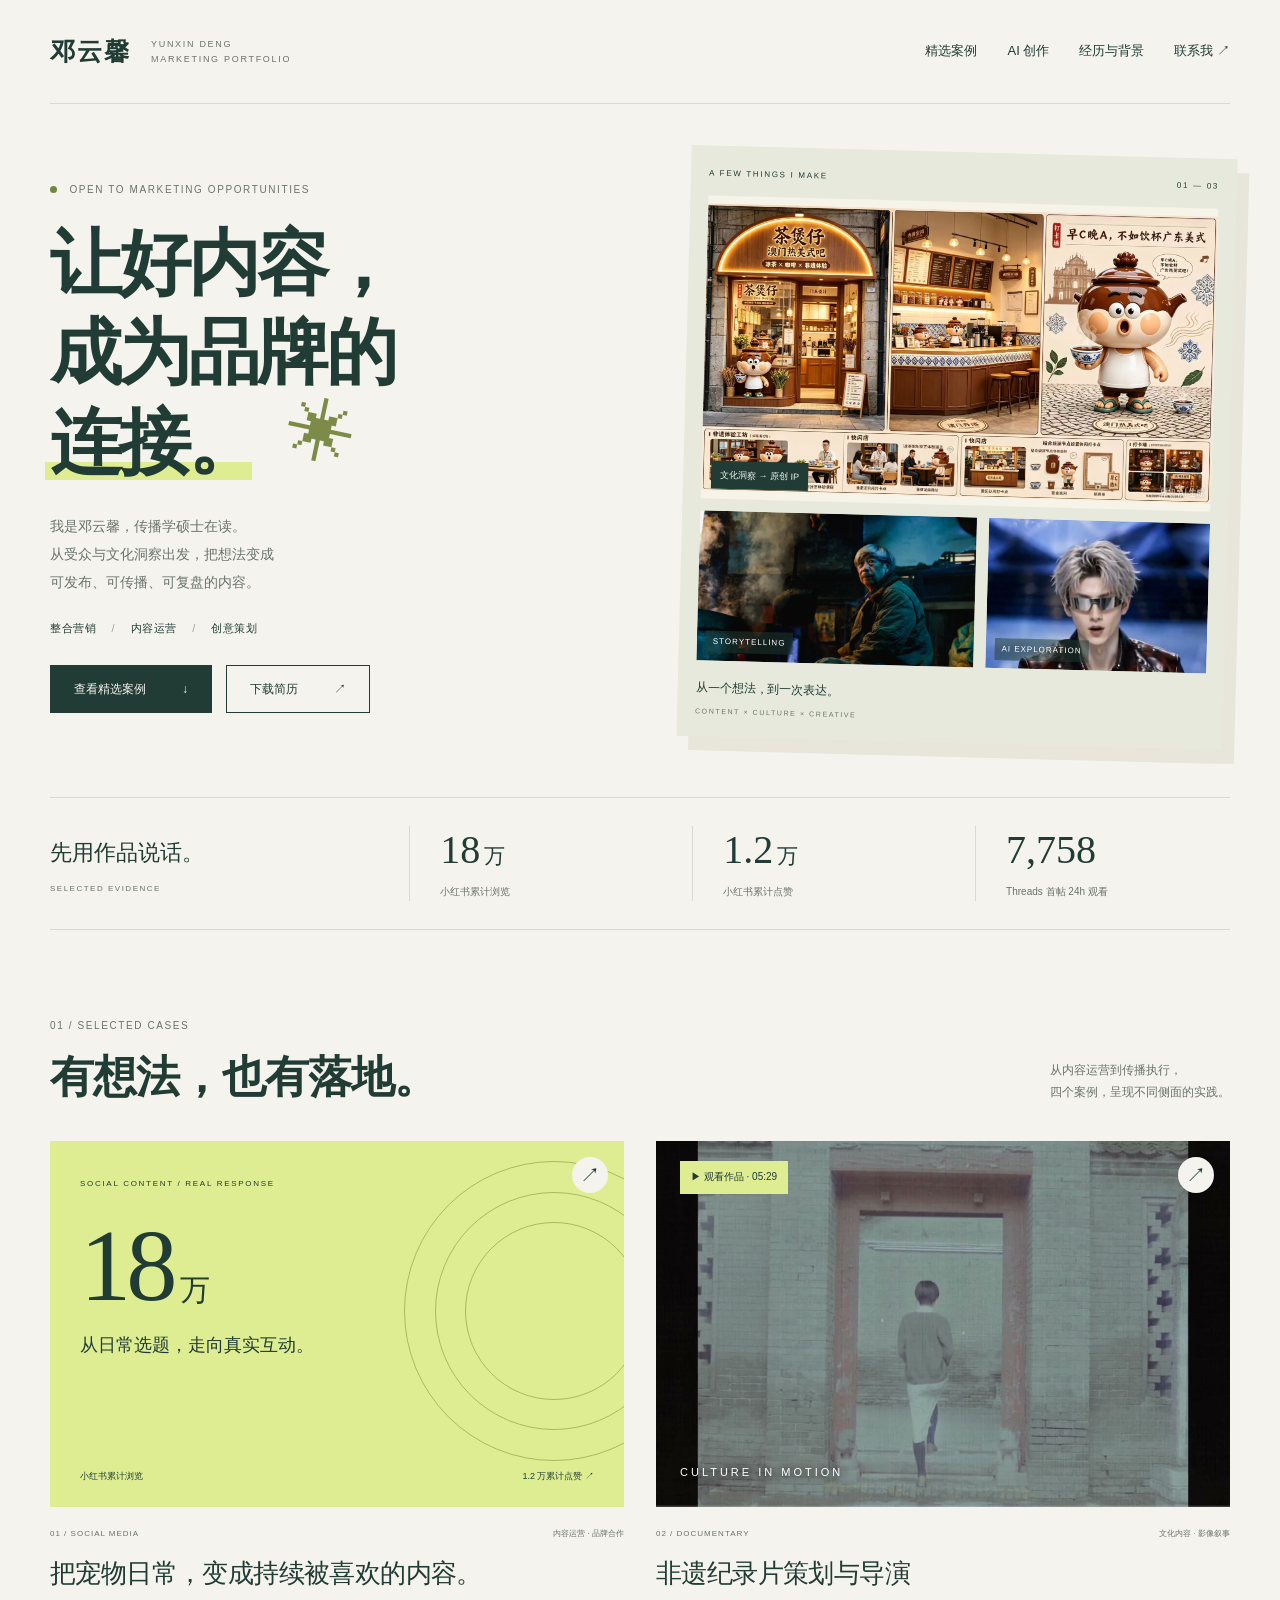
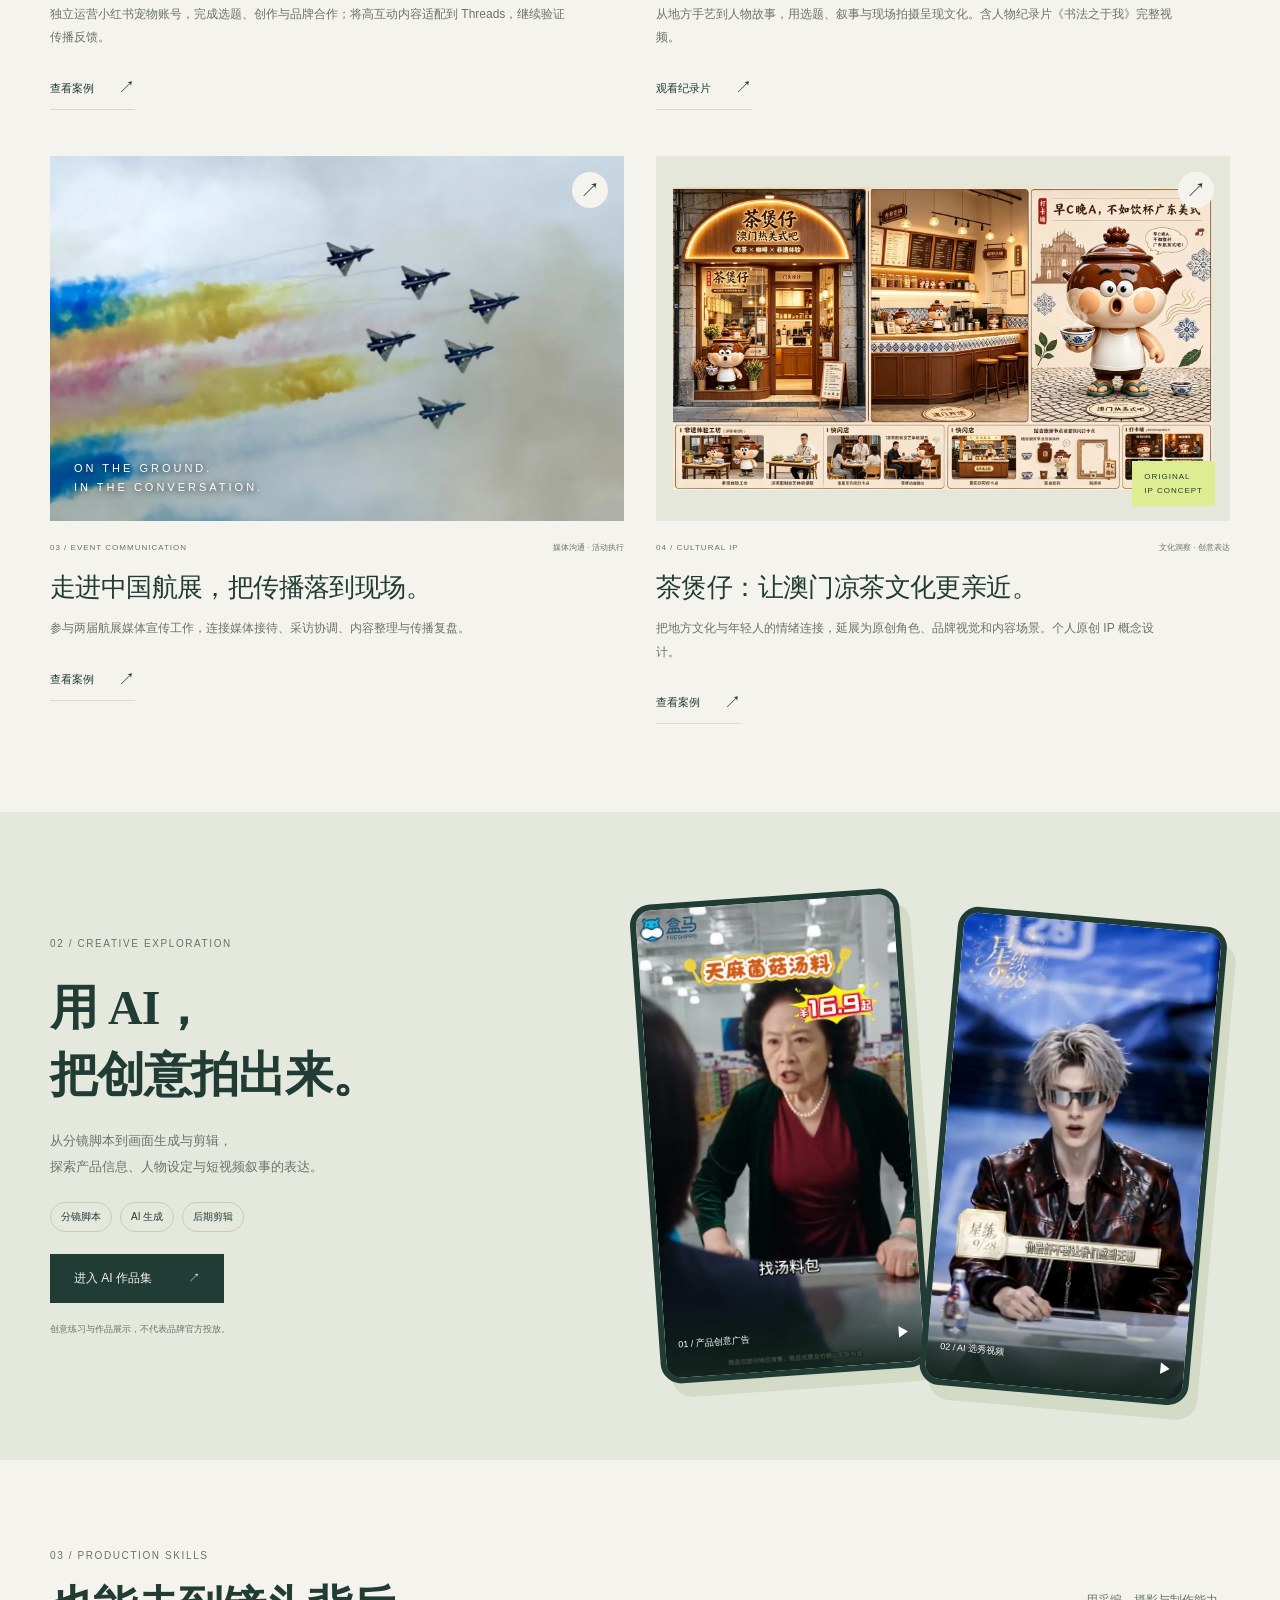
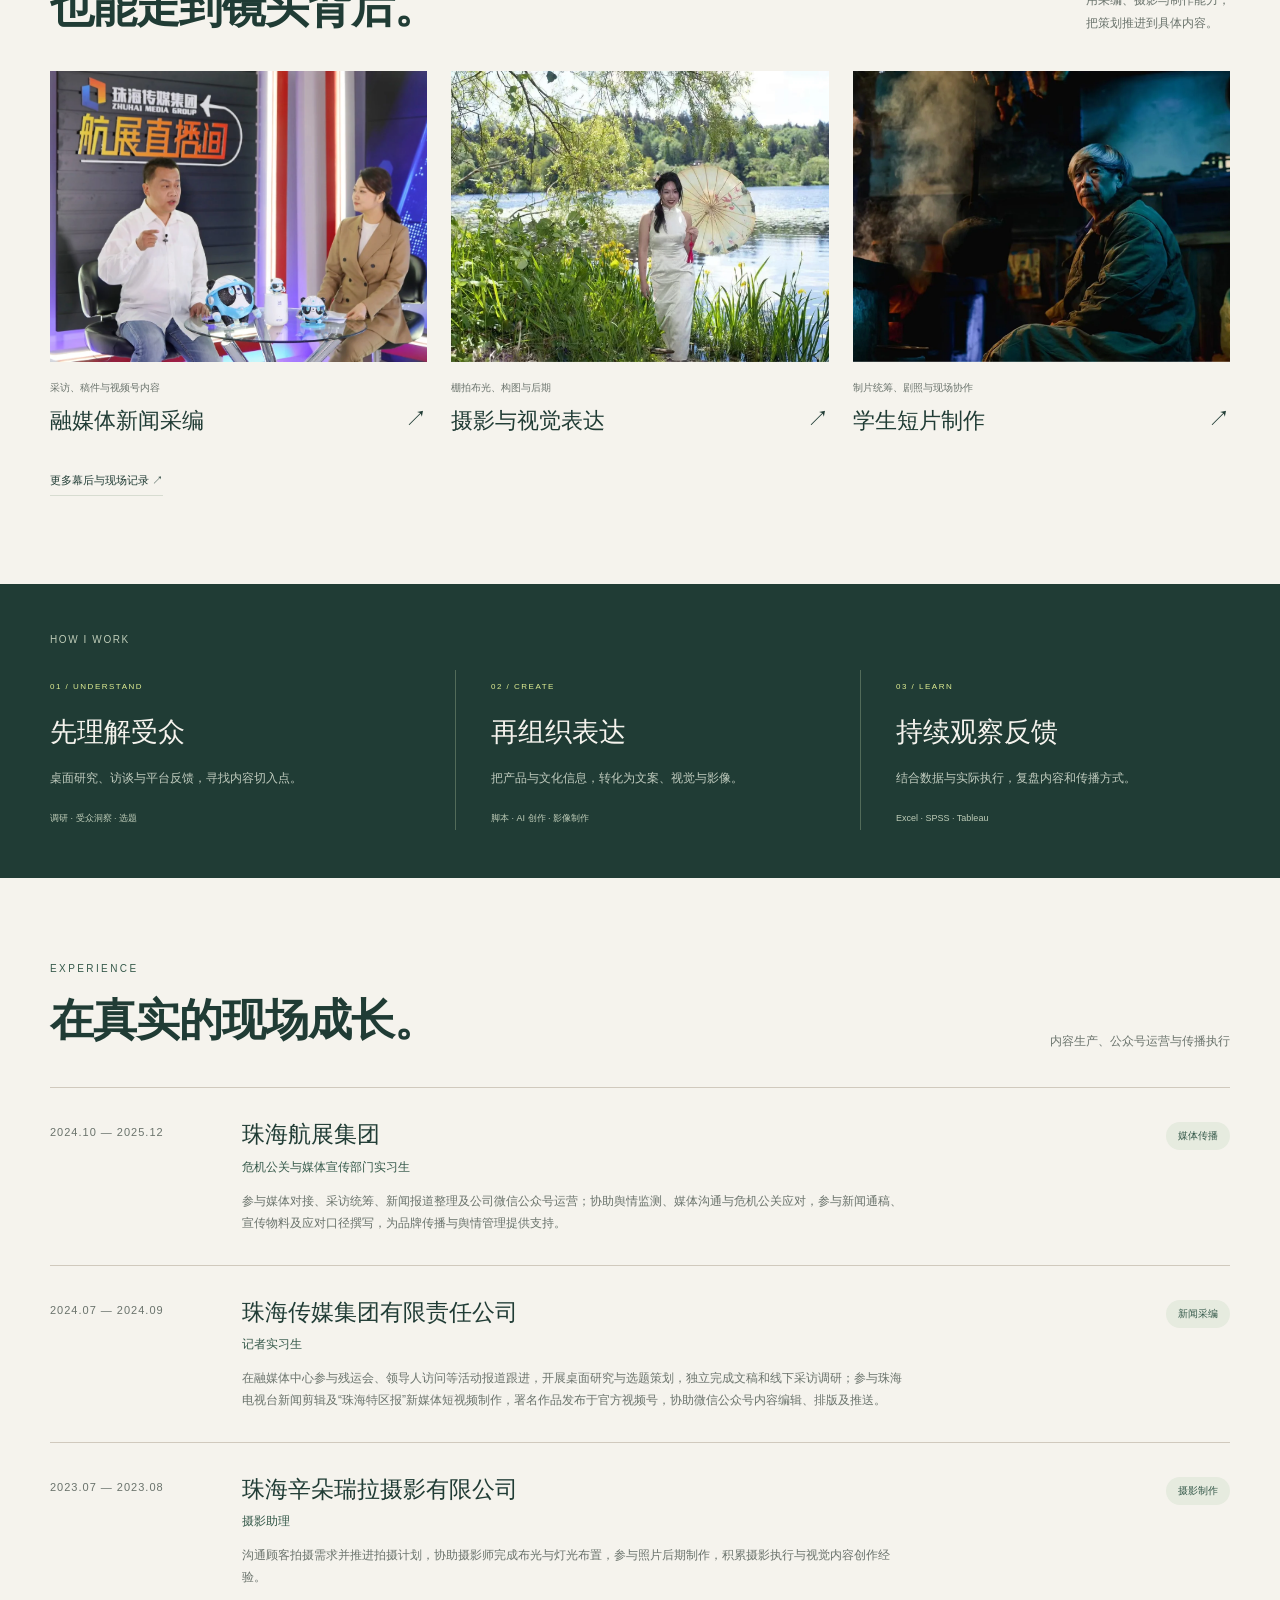
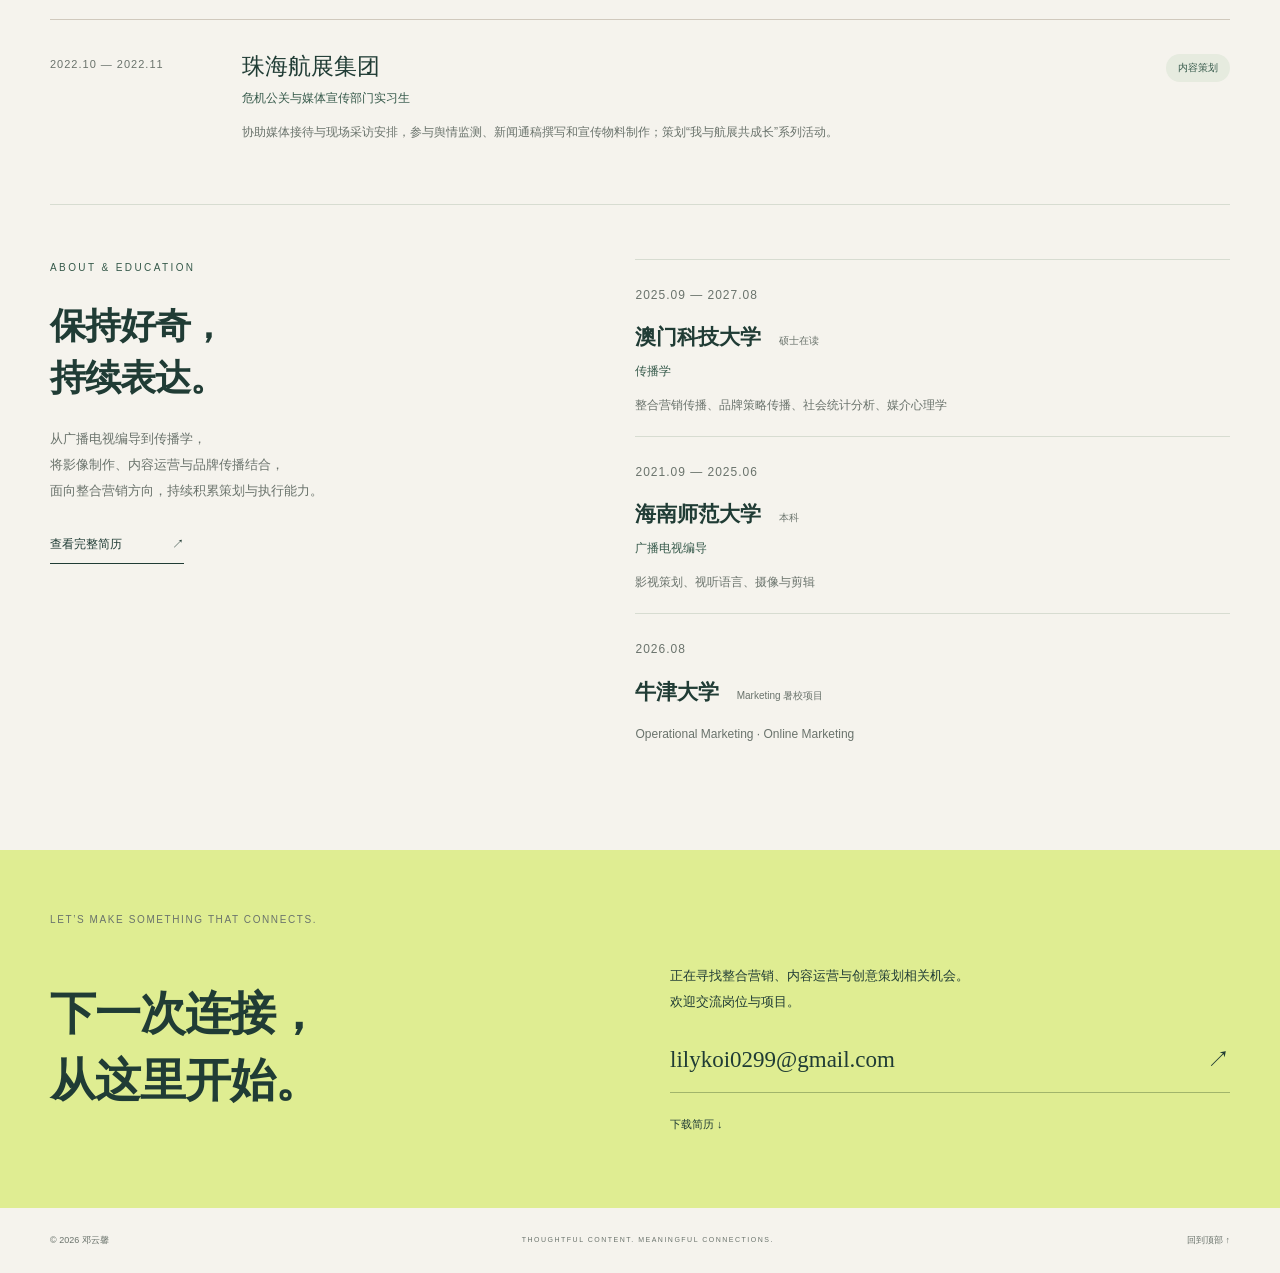
==== commit 0304e1d0: "Compact experience badges and refresh newsroom cover" ====
--- a/index.html
+++ b/index.html
@@ -247,8 +247,8 @@
           <a class="visual-card" href="reporter.html"
             ><img
               class=""
-              src="assets/images/marketing/newsroom.webp"
-              alt="融媒体新闻采编"
+              src="assets/images/marketing/newsroom-studio.webp"
+              alt="珠海传媒集团航展直播间节目场景"
               loading="lazy"
             /><span>采访、稿件与视频号内容</span>
             <h3>融媒体新闻采编 <b>↗</b></h3></a
--- a/assets/css/marketing-home.css
+++ b/assets/css/marketing-home.css
@@ -584,6 +584,12 @@
   font-size: 12px;
 }
 .marketing-home .experience-tag {
+  align-self: start;
+  justify-self: end;
+  padding: 7px 12px;
+  border-radius: 999px;
+  line-height: 1.4;
+  white-space: nowrap;
   background: #e6ebdf;
   color: var(--accent);
 }
